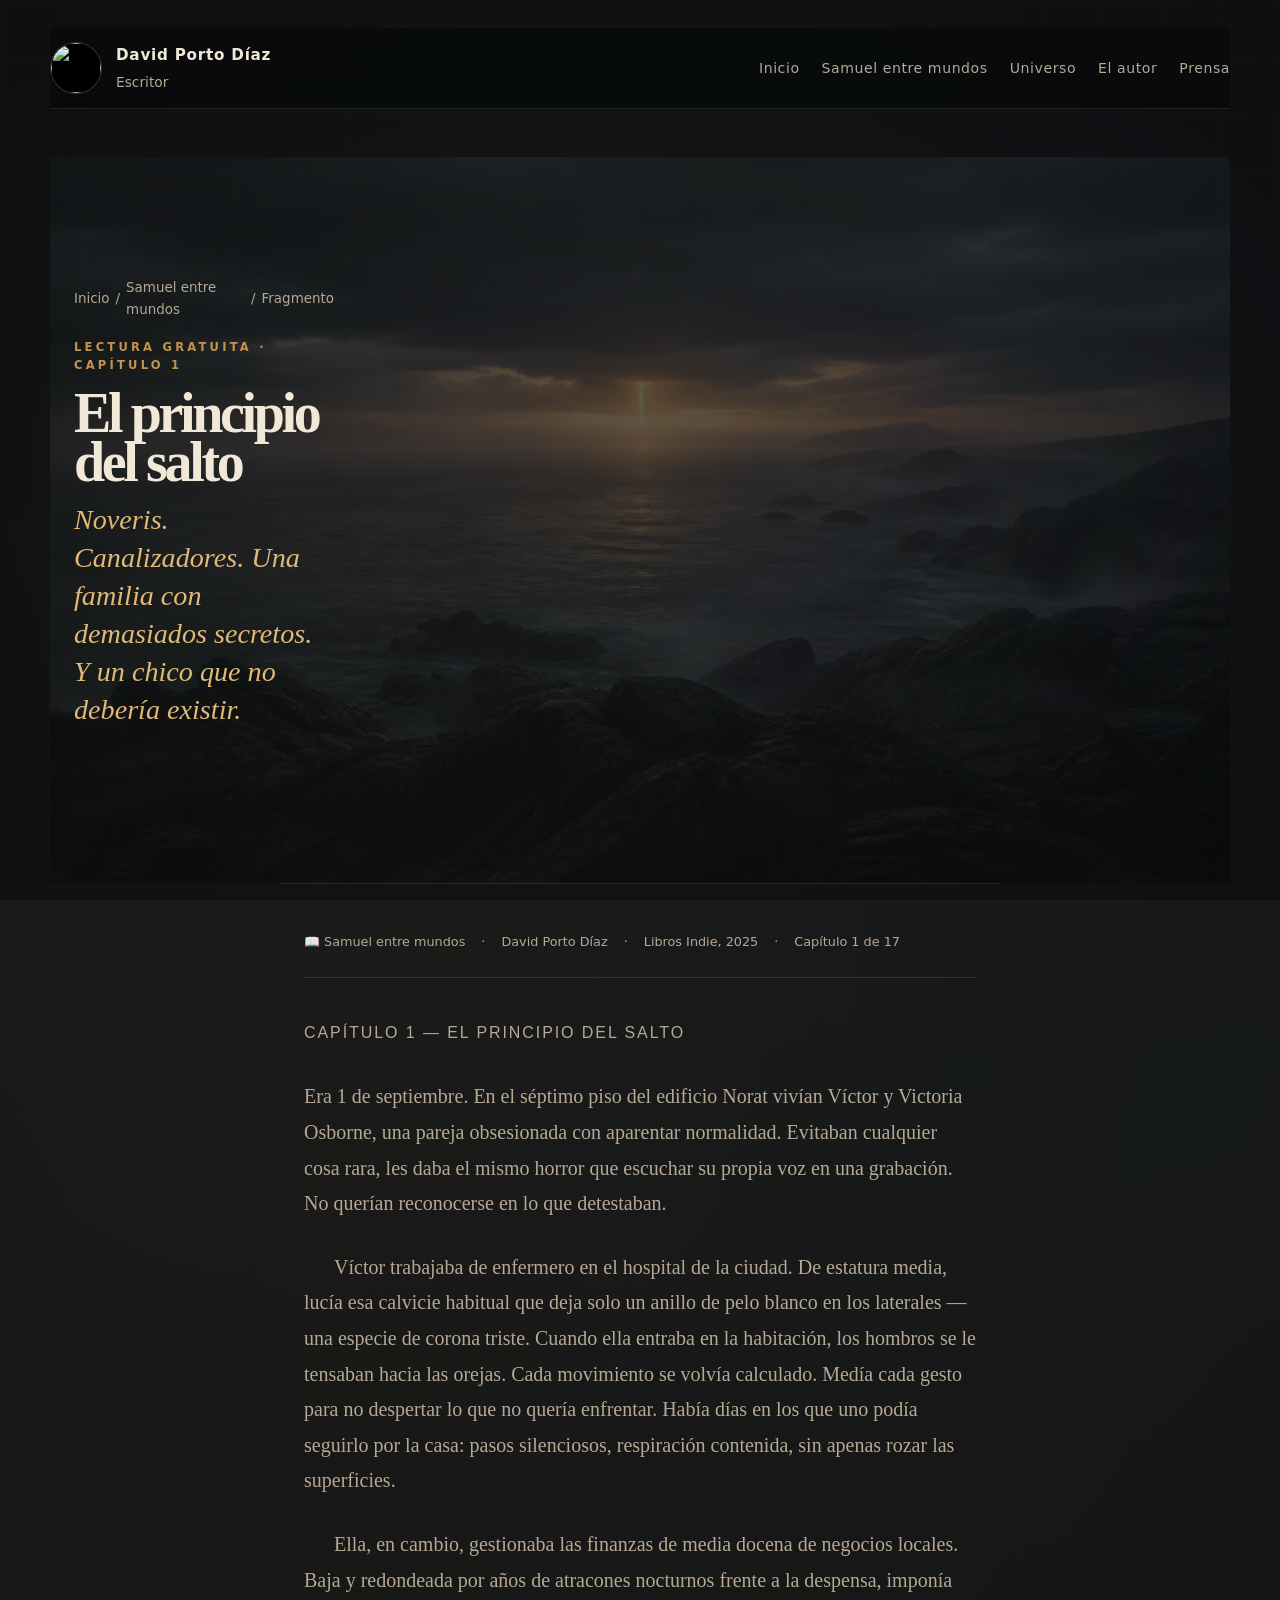
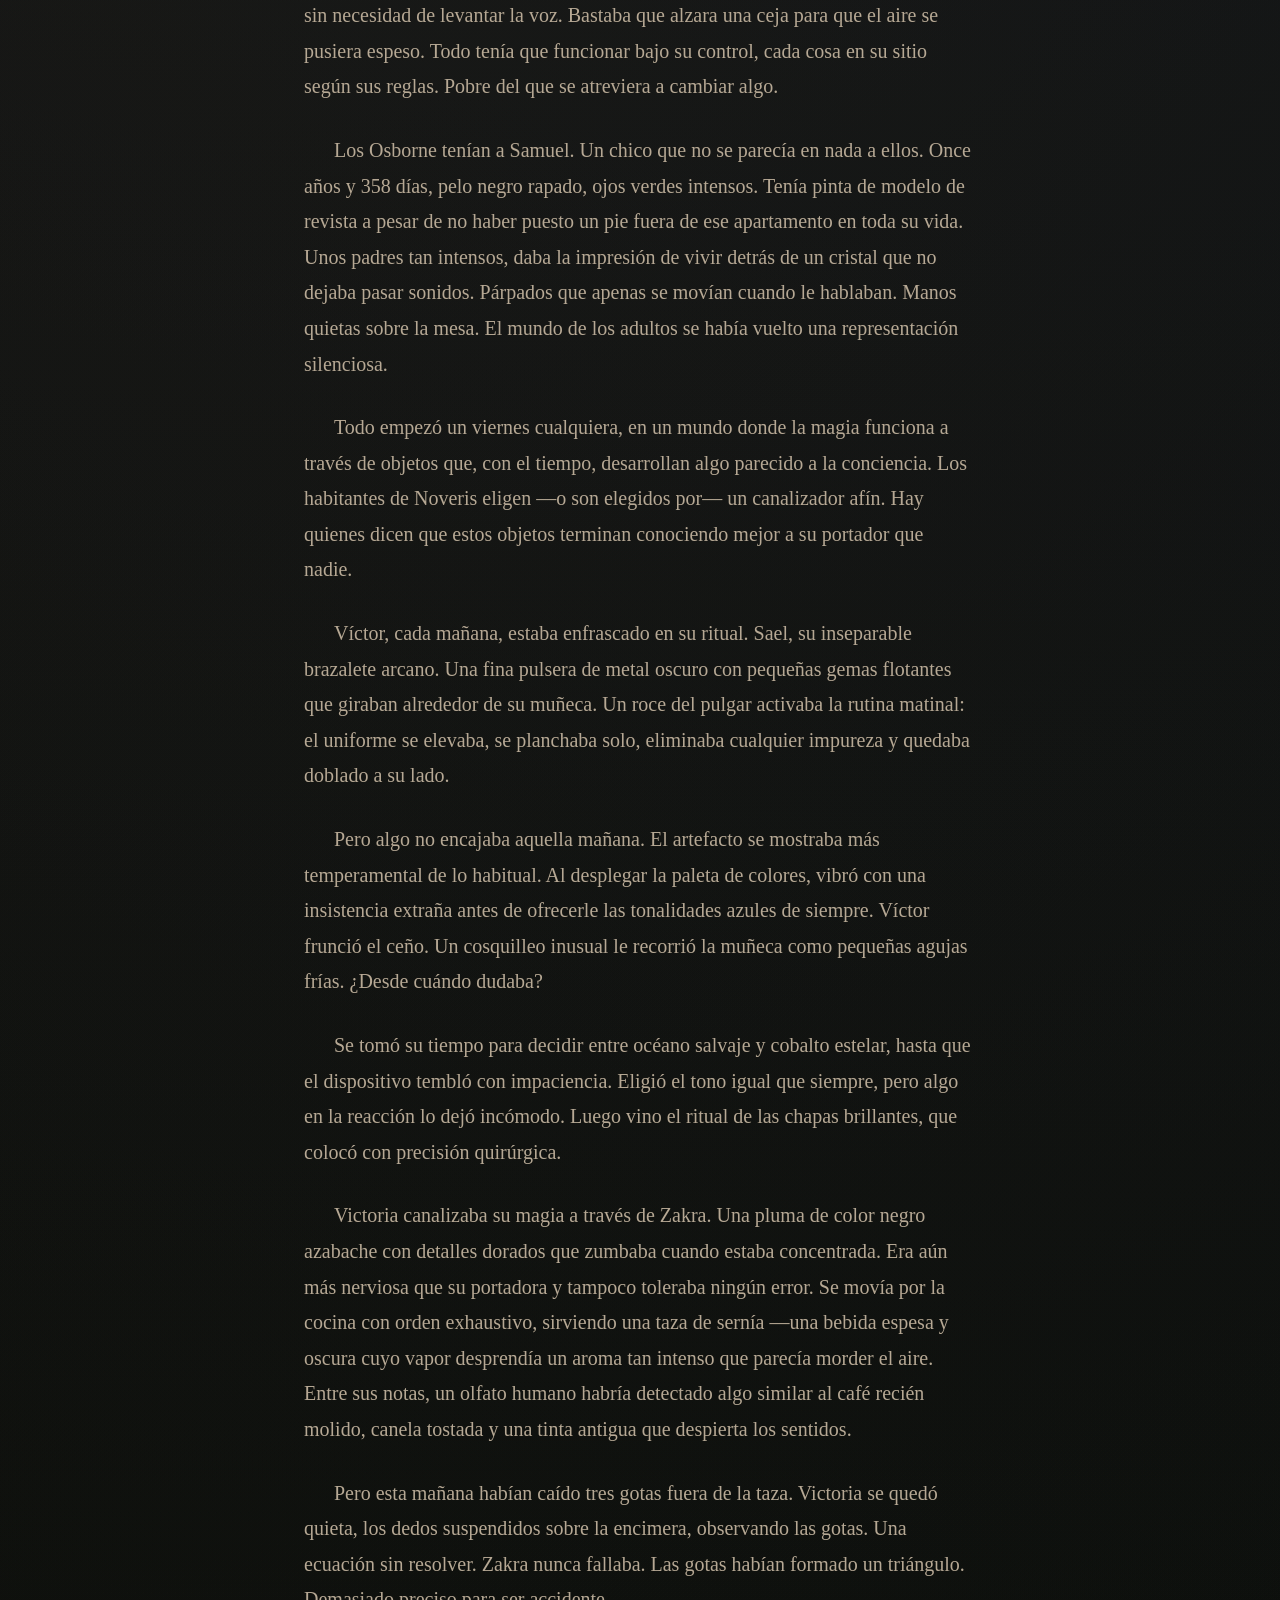
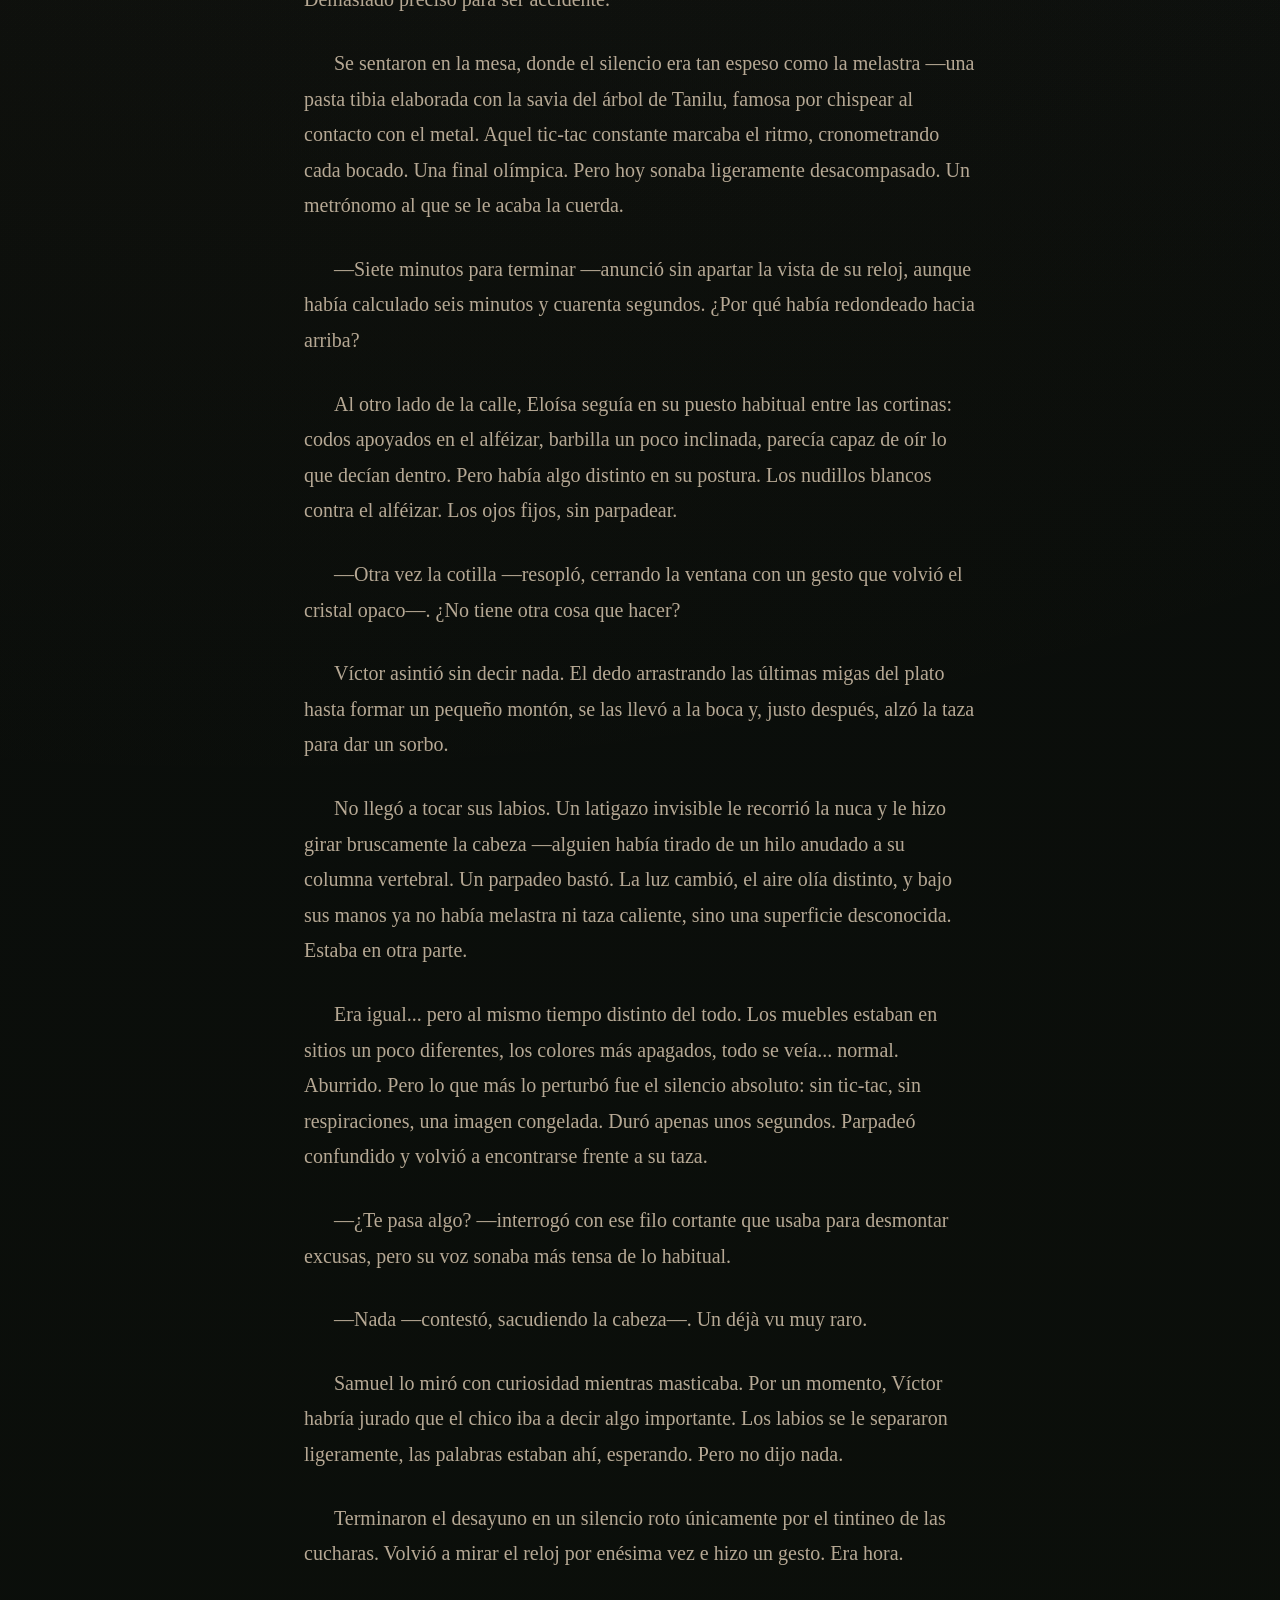
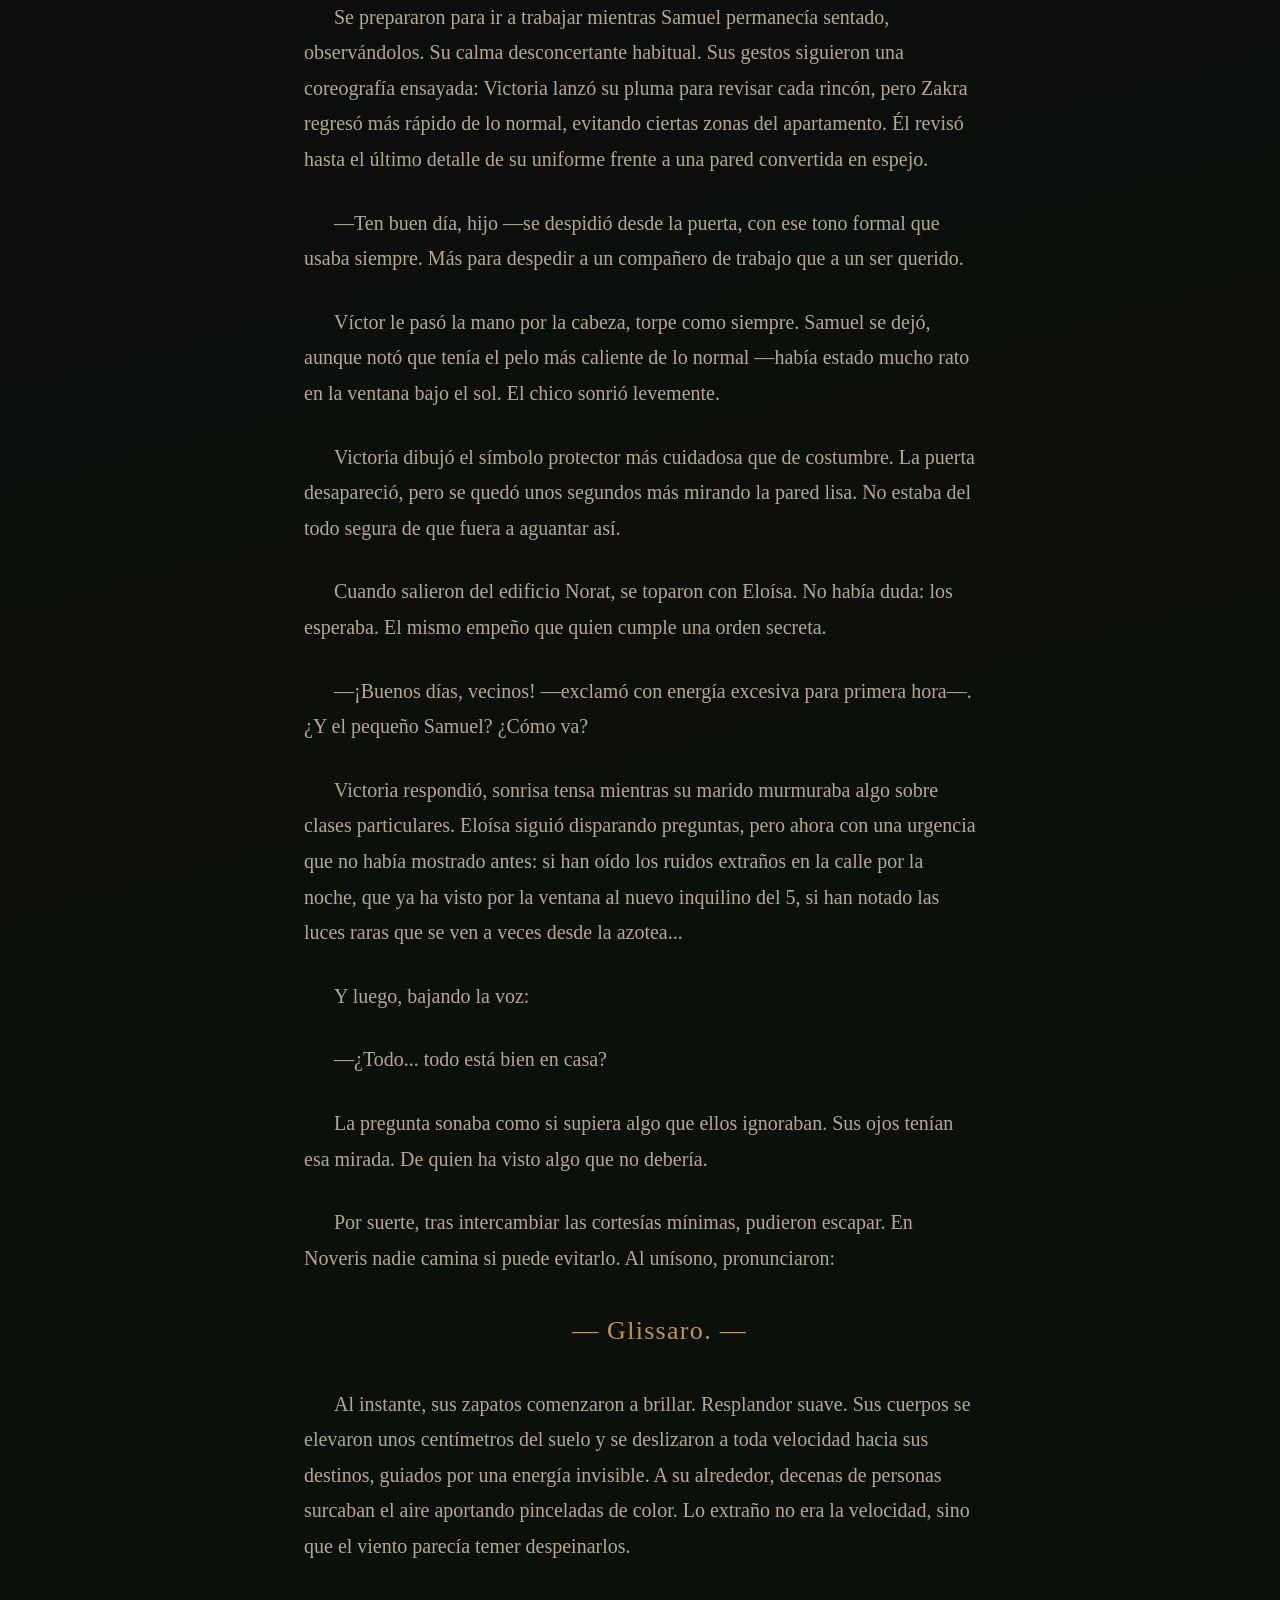
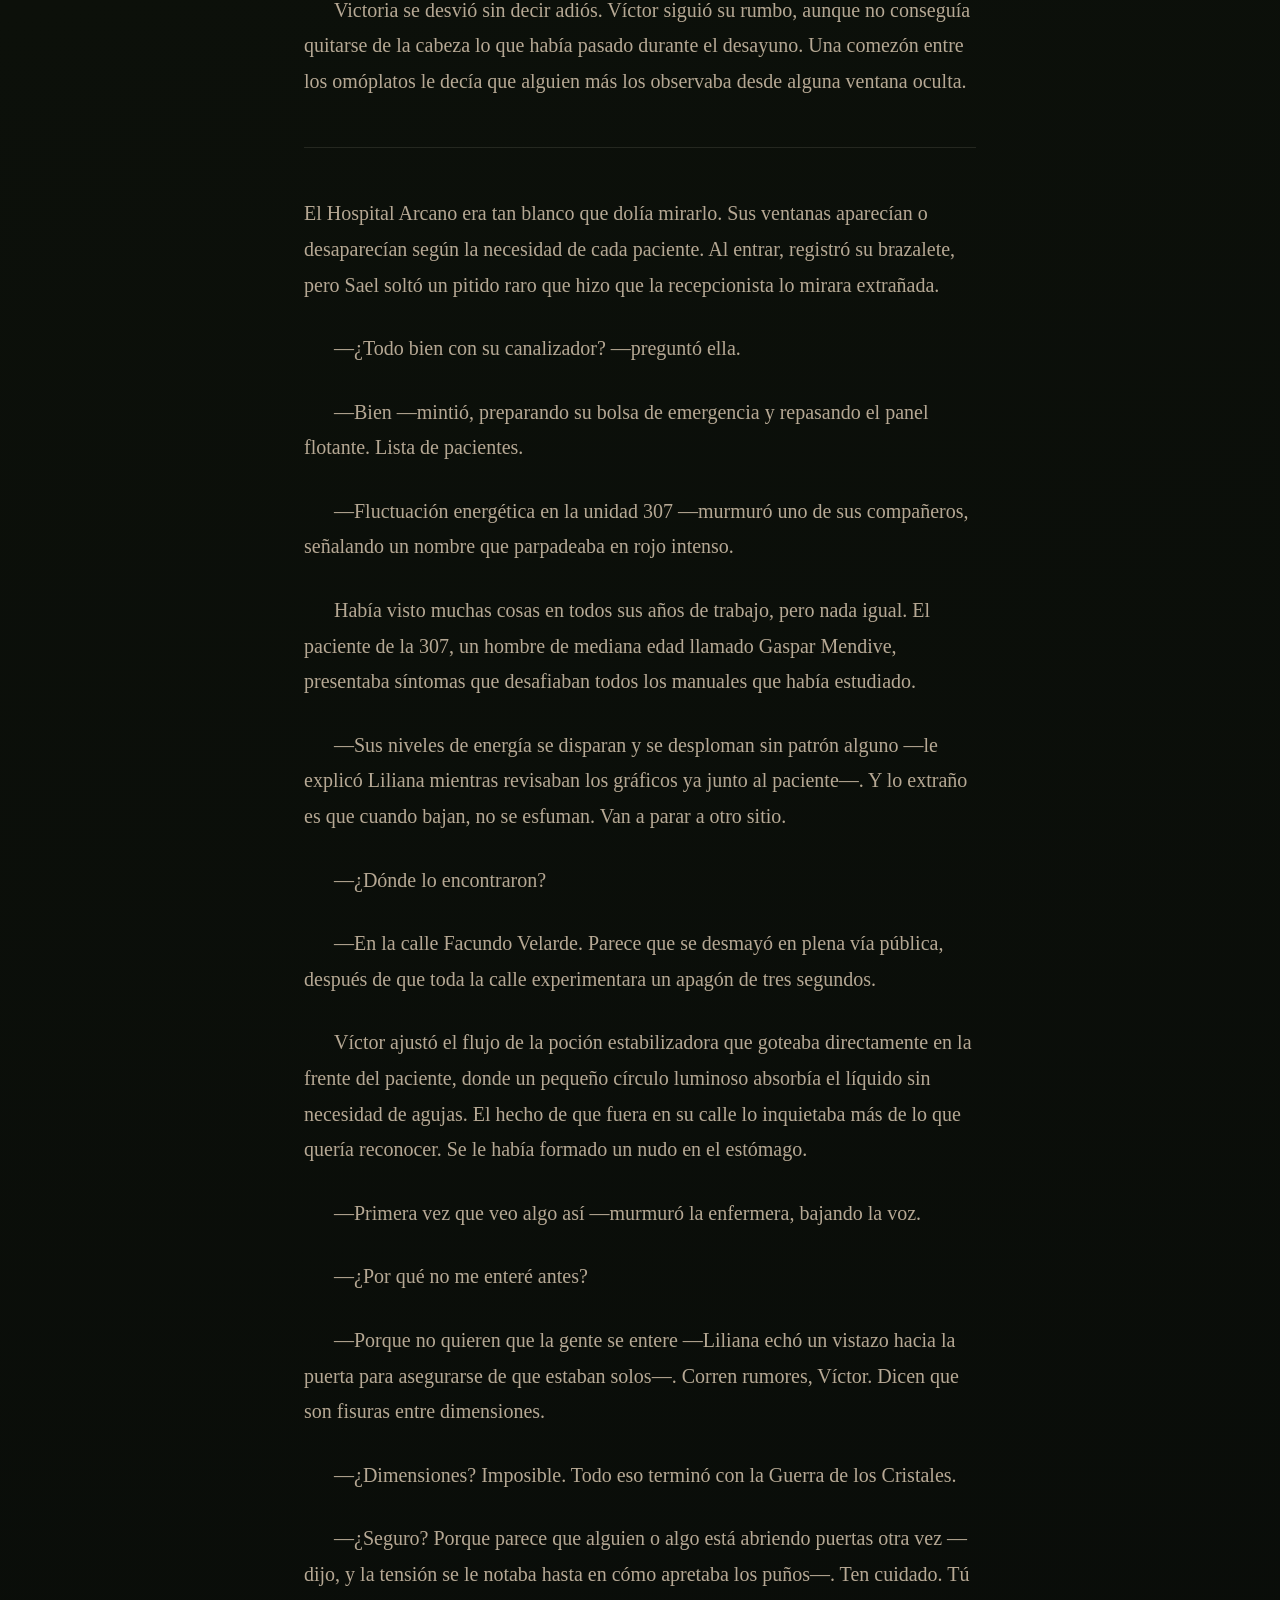
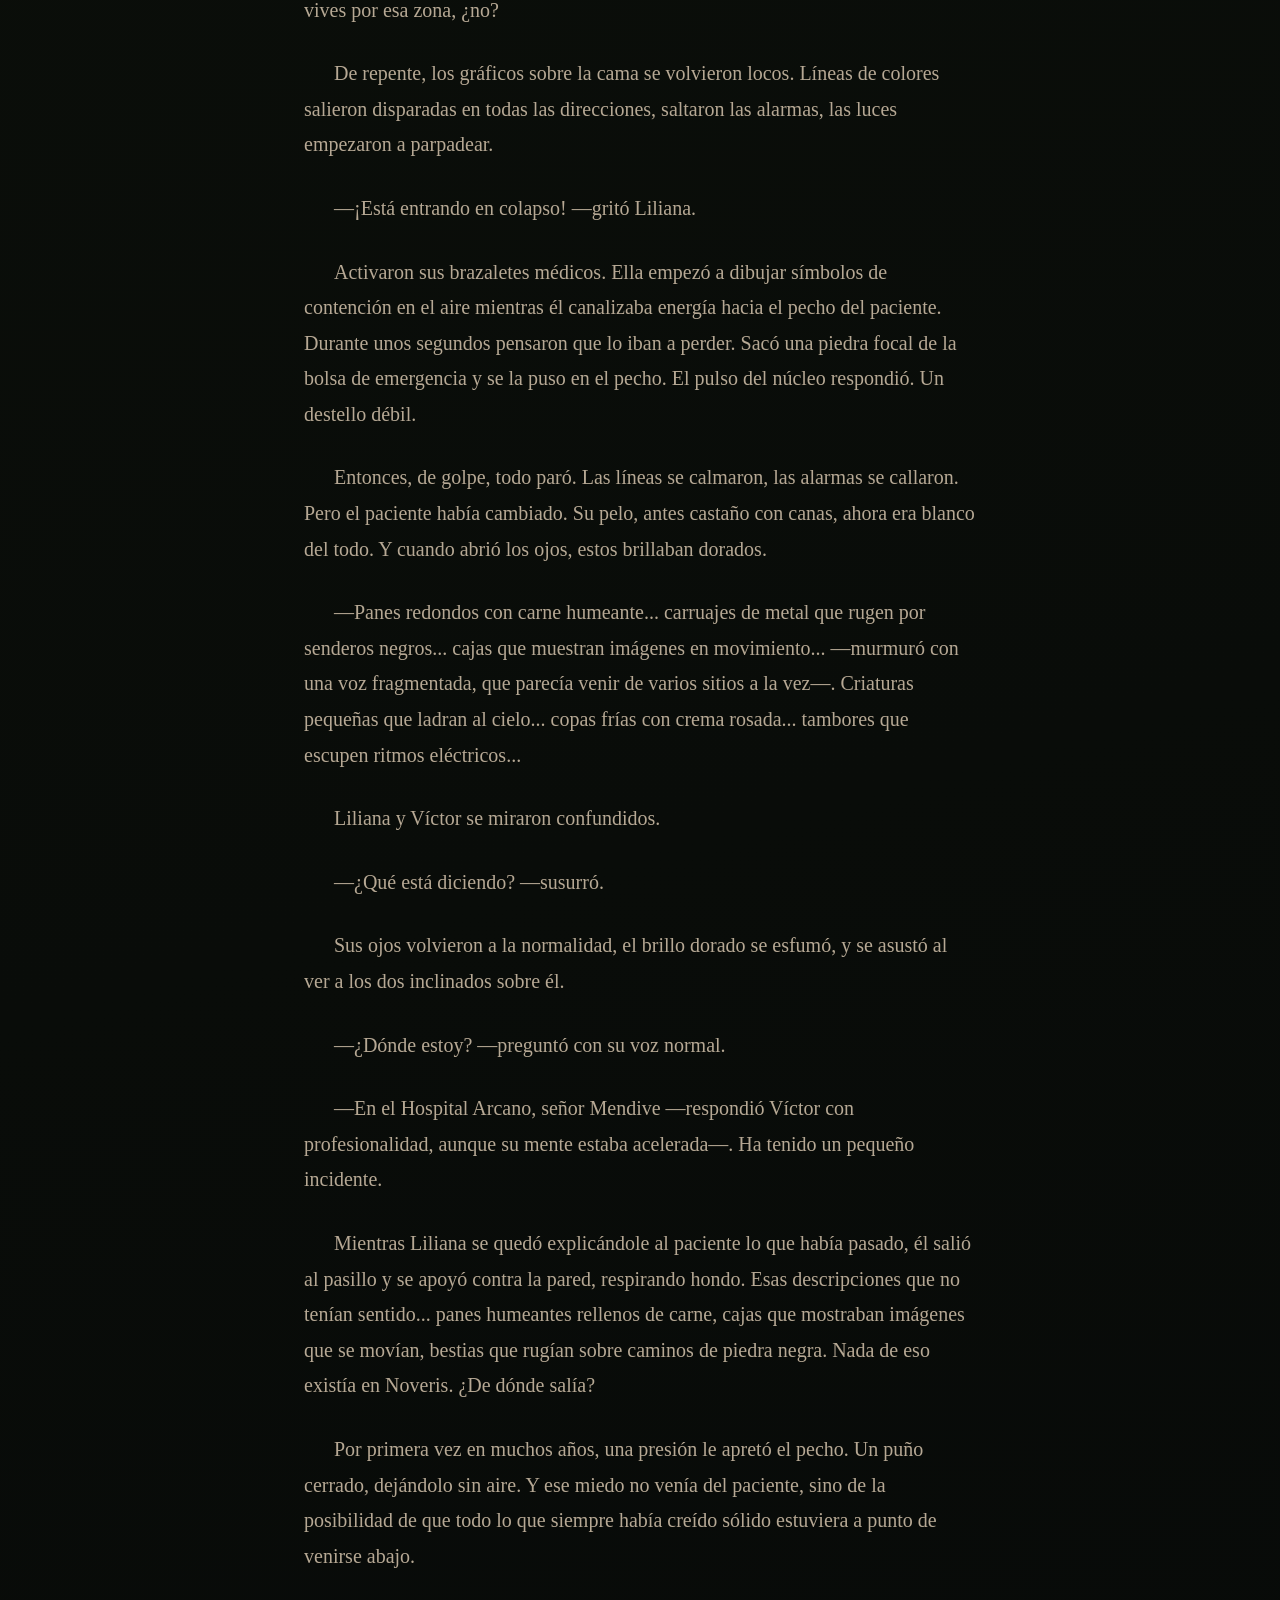
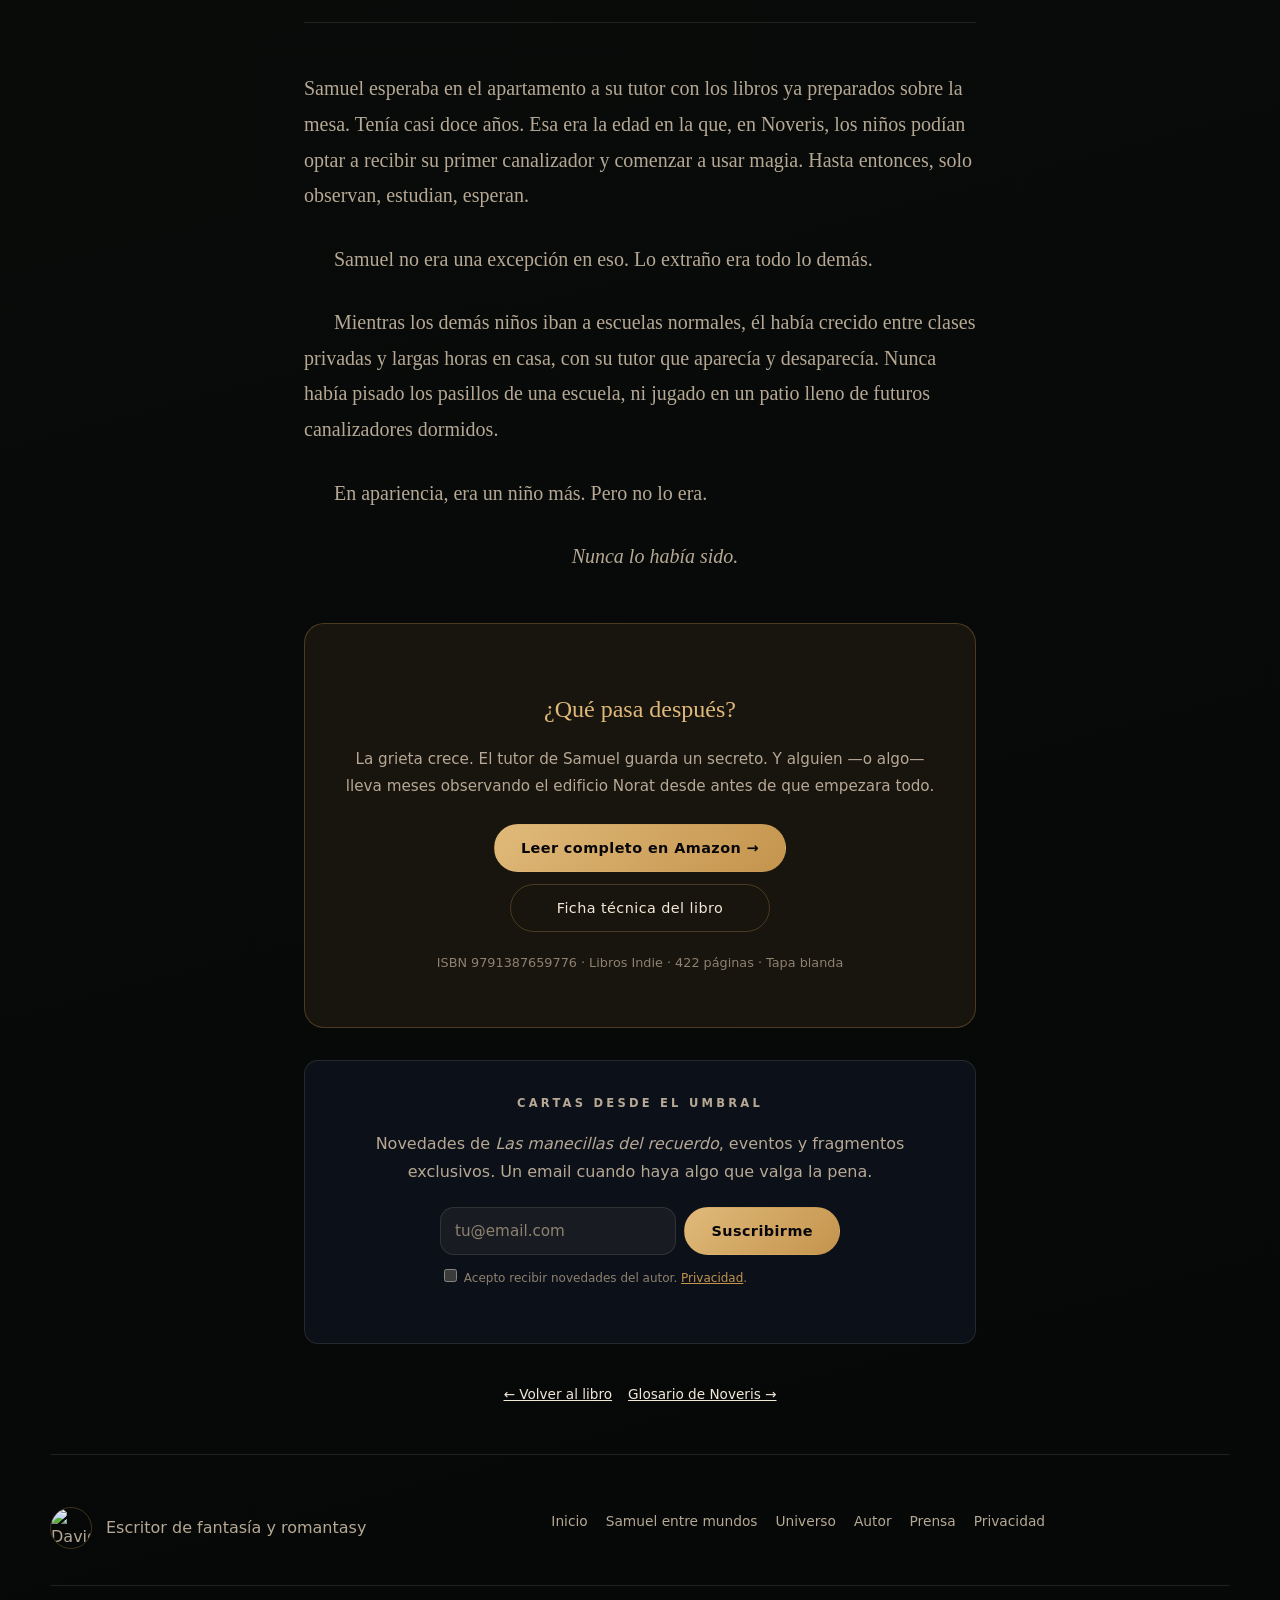
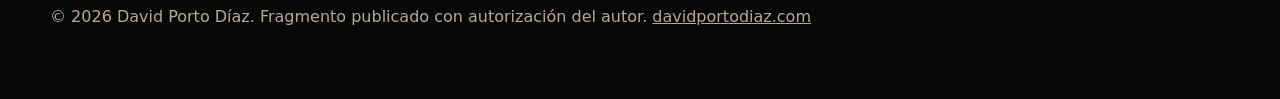
==== fragmento/index.html @ f683fae4 "feat: fragment page, manecillas coming-soon, Modo Samuel, newsletter forms, 3D book CSS - Add /fragm" ====
<!DOCTYPE html>
<html lang="es">
<head>
  <meta charset="UTF-8" />
  <meta name="viewport" content="width=device-width, initial-scale=1.0, viewport-fit=cover" />
  <meta name="robots" content="index, follow, max-snippet:-1, max-image-preview:large, max-video-preview:-1" />

  <title>Primer capítulo gratis — Samuel entre mundos de David Porto Díaz</title>
  <meta name="description" content="Lee el primer capítulo de Samuel entre mundos gratis. Entra en Noveris, conoce a los Osborne y descubre cómo la magia de los canalizadores empieza a romperse." />
  <meta name="author" content="David Porto Díaz" />

  <meta property="og:title" content="Primer capítulo gratis — Samuel entre mundos" />
  <meta property="og:description" content="Noveris. Canalizadores. Una familia que guarda demasiados secretos. Lee el primer capítulo de la novela de David Porto Díaz." />
  <meta property="og:type" content="book" />
  <meta property="og:image" content="https://davidportodiaz.com/assets/portada-novela-samuel-entre-mundos-fantasia-david-porto.webp" />
  <meta property="og:image:width" content="1200" />
  <meta property="og:image:height" content="630" />
  <meta property="og:url" content="https://davidportodiaz.com/fragmento/" />
  <meta property="og:locale" content="es_ES" />
  <meta property="og:site_name" content="David Porto Díaz" />
  <meta property="books:isbn" content="9791387659776" />

  <meta name="twitter:card" content="summary_large_image" />
  <meta name="twitter:title" content="Lee gratis el primer capítulo de Samuel entre mundos" />
  <meta name="twitter:description" content="Entra en Noveris. Canalizadores, fisuras dimensionales y una familia con demasiados secretos." />
  <meta name="twitter:image" content="https://davidportodiaz.com/assets/portada-novela-samuel-entre-mundos-fantasia-david-porto.webp" />

  <meta name="theme-color" content="#080a0c" />
  <link rel="canonical" href="https://davidportodiaz.com/fragmento/" />
  <link rel="preload" as="font" type="font/woff2" href="/assets/fonts/cg-normal-latin.woff2" crossorigin />
  <link rel="preload" as="font" type="font/woff2" href="/assets/fonts/inter-normal-latin.woff2" crossorigin />
  <link rel="icon" type="image/png" href="/assets/david-porto-favicon.png" />
  <link rel="apple-touch-icon" href="/assets/david-porto-favicon.png" />
  <link rel="manifest" href="/manifest.json" />
  <link rel="stylesheet" href="/styles.css" />

  <script type="application/ld+json">
  {
    "@context": "https://schema.org",
    "@graph": [
      {
        "@type": "WebPage",
        "@id": "https://davidportodiaz.com/fragmento/",
        "name": "Primer capítulo gratis — Samuel entre mundos",
        "url": "https://davidportodiaz.com/fragmento/",
        "description": "Fragmento gratuito del primer capítulo de Samuel entre mundos, novela de David Porto Díaz.",
        "inLanguage": "es",
        "isPartOf": { "@id": "https://davidportodiaz.com/#website" },
        "about": { "@id": "https://davidportodiaz.com/#book-samuel" },
        "dateModified": "2026-05-06",
        "breadcrumb": {
          "@type": "BreadcrumbList",
          "itemListElement": [
            { "@type": "ListItem", "position": 1, "name": "Inicio", "item": "https://davidportodiaz.com/" },
            { "@type": "ListItem", "position": 2, "name": "Samuel entre mundos", "item": "https://davidportodiaz.com/libros/samuel-entre-mundos/" },
            { "@type": "ListItem", "position": 3, "name": "Fragmento gratuito", "item": "https://davidportodiaz.com/fragmento/" }
          ]
        }
      }
    ]
  }
  </script>
</head>

<body>
  <a href="#fragmento-contenido" class="skip-link">Saltar al contenido</a>
  <div class="site-shell">

    <header class="site-header">
      <a class="brand" href="/" aria-label="Volver al inicio - David Porto Díaz">
        <span class="brand-mark">
          <img src="/assets/logo-david-porto-diaz-escritor.webp" alt="" class="brand-logo-img" aria-hidden="true" />
        </span>
        <span class="brand-text">
          <strong>David Porto Díaz</strong>
          <small>Escritor</small>
        </span>
      </a>
      <button class="nav-toggle" type="button" aria-label="Abrir menú" aria-expanded="false">
        <span></span><span></span>
      </button>
      <nav class="site-nav" aria-label="Navegación principal">
        <a href="/">Inicio</a>
        <a href="/libros/samuel-entre-mundos/" aria-current="page">Samuel entre mundos</a>
        <a href="/universo/noveris/">Universo</a>
        <a href="/autor.html">El autor</a>
        <a href="/prensa.html">Prensa</a>
      </nav>
    </header>

    <main id="fragmento-contenido">

      <!-- HERO -->
      <section class="book-hero" style="min-height: 38vh;" aria-label="Fragmento del libro">
        <div class="hero-bg" aria-hidden="true" style="background-image: url('/assets/mapa-noveris-ciudad-fantasia-urban-lore.avif'); opacity: 0.3;"></div>
        <div class="book-hero-inner" style="padding: 3rem 1.5rem;">
          <div class="book-hero-copy">
            <nav class="breadcrumb" aria-label="Ruta de navegación">
              <a href="/">Inicio</a>
              <span aria-hidden="true"> / </span>
              <a href="/libros/samuel-entre-mundos/">Samuel entre mundos</a>
              <span aria-hidden="true"> / </span>
              <span aria-current="page">Fragmento</span>
            </nav>
            <p class="eyebrow">Lectura gratuita · Capítulo 1</p>
            <h1 style="font-size: clamp(2rem, 5vw, 3.5rem);">El principio del salto</h1>
            <p class="book-hero-tagline">Noveris. Canalizadores. Una familia con demasiados secretos.<br>Y un chico que no debería existir.</p>
          </div>
        </div>
      </section>

      <!-- READING SECTION -->
      <section class="section" id="fragmento" style="max-width: 720px; margin: 0 auto; padding: 3rem 1.5rem;">
        <div class="fragment-meta" style="display: flex; gap: 1rem; flex-wrap: wrap; margin-bottom: 2.5rem; padding-bottom: 1.5rem; border-bottom: 1px solid var(--border); font-size: 0.8rem; color: var(--muted);">
          <span>📖 Samuel entre mundos</span>
          <span>·</span>
          <span>David Porto Díaz</span>
          <span>·</span>
          <span>Libros Indie, 2025</span>
          <span>·</span>
          <span>Capítulo 1 de 17</span>
        </div>

        <article class="fragment-text" style="font-family: 'Cormorant Garamond', Georgia, serif; font-size: clamp(1.1rem, 2.5vw, 1.25rem); line-height: 1.85; color: var(--text);">

          <h2 style="font-size: 1rem; letter-spacing: 0.12em; text-transform: uppercase; color: var(--muted); font-family: 'Inter', sans-serif; font-weight: 500; margin-bottom: 2rem;">Capítulo 1 — El principio del salto</h2>

          <p>Era 1 de septiembre. En el séptimo piso del edificio Norat vivían Víctor y Victoria Osborne, una pareja obsesionada con aparentar normalidad. Evitaban cualquier cosa rara, les daba el mismo horror que escuchar su propia voz en una grabación. No querían reconocerse en lo que detestaban.</p>

          <p>Víctor trabajaba de enfermero en el hospital de la ciudad. De estatura media, lucía esa calvicie habitual que deja solo un anillo de pelo blanco en los laterales —una especie de corona triste. Cuando ella entraba en la habitación, los hombros se le tensaban hacia las orejas. Cada movimiento se volvía calculado. Medía cada gesto para no despertar lo que no quería enfrentar. Había días en los que uno podía seguirlo por la casa: pasos silenciosos, respiración contenida, sin apenas rozar las superficies.</p>

          <p>Ella, en cambio, gestionaba las finanzas de media docena de negocios locales. Baja y redondeada por años de atracones nocturnos frente a la despensa, imponía sin necesidad de levantar la voz. Bastaba que alzara una ceja para que el aire se pusiera espeso. Todo tenía que funcionar bajo su control, cada cosa en su sitio según sus reglas. Pobre del que se atreviera a cambiar algo.</p>

          <p>Los Osborne tenían a Samuel. Un chico que no se parecía en nada a ellos. Once años y 358 días, pelo negro rapado, ojos verdes intensos. Tenía pinta de modelo de revista a pesar de no haber puesto un pie fuera de ese apartamento en toda su vida. Unos padres tan intensos, daba la impresión de vivir detrás de un cristal que no dejaba pasar sonidos. Párpados que apenas se movían cuando le hablaban. Manos quietas sobre la mesa. El mundo de los adultos se había vuelto una representación silenciosa.</p>

          <p>Todo empezó un viernes cualquiera, en un mundo donde la magia funciona a través de objetos que, con el tiempo, desarrollan algo parecido a la conciencia. Los habitantes de Noveris eligen —o son elegidos por— un canalizador afín. Hay quienes dicen que estos objetos terminan conociendo mejor a su portador que nadie.</p>

          <p>Víctor, cada mañana, estaba enfrascado en su ritual. Sael, su inseparable brazalete arcano. Una fina pulsera de metal oscuro con pequeñas gemas flotantes que giraban alrededor de su muñeca. Un roce del pulgar activaba la rutina matinal: el uniforme se elevaba, se planchaba solo, eliminaba cualquier impureza y quedaba doblado a su lado.</p>

          <p>Pero algo no encajaba aquella mañana. El artefacto se mostraba más temperamental de lo habitual. Al desplegar la paleta de colores, vibró con una insistencia extraña antes de ofrecerle las tonalidades azules de siempre. Víctor frunció el ceño. Un cosquilleo inusual le recorrió la muñeca como pequeñas agujas frías. ¿Desde cuándo dudaba?</p>

          <p>Se tomó su tiempo para decidir entre océano salvaje y cobalto estelar, hasta que el dispositivo tembló con impaciencia. Eligió el tono igual que siempre, pero algo en la reacción lo dejó incómodo. Luego vino el ritual de las chapas brillantes, que colocó con precisión quirúrgica.</p>

          <p>Victoria canalizaba su magia a través de Zakra. Una pluma de color negro azabache con detalles dorados que zumbaba cuando estaba concentrada. Era aún más nerviosa que su portadora y tampoco toleraba ningún error. Se movía por la cocina con orden exhaustivo, sirviendo una taza de sernía —una bebida espesa y oscura cuyo vapor desprendía un aroma tan intenso que parecía morder el aire. Entre sus notas, un olfato humano habría detectado algo similar al café recién molido, canela tostada y una tinta antigua que despierta los sentidos.</p>

          <p>Pero esta mañana habían caído tres gotas fuera de la taza. Victoria se quedó quieta, los dedos suspendidos sobre la encimera, observando las gotas. Una ecuación sin resolver. Zakra nunca fallaba. Las gotas habían formado un triángulo. Demasiado preciso para ser accidente.</p>

          <p>Se sentaron en la mesa, donde el silencio era tan espeso como la melastra —una pasta tibia elaborada con la savia del árbol de Tanilu, famosa por chispear al contacto con el metal. Aquel tic-tac constante marcaba el ritmo, cronometrando cada bocado. Una final olímpica. Pero hoy sonaba ligeramente desacompasado. Un metrónomo al que se le acaba la cuerda.</p>

          <p>—Siete minutos para terminar —anunció sin apartar la vista de su reloj, aunque había calculado seis minutos y cuarenta segundos. ¿Por qué había redondeado hacia arriba?</p>

          <p>Al otro lado de la calle, Eloísa seguía en su puesto habitual entre las cortinas: codos apoyados en el alféizar, barbilla un poco inclinada, parecía capaz de oír lo que decían dentro. Pero había algo distinto en su postura. Los nudillos blancos contra el alféizar. Los ojos fijos, sin parpadear.</p>

          <p>—Otra vez la cotilla —resopló, cerrando la ventana con un gesto que volvió el cristal opaco—. ¿No tiene otra cosa que hacer?</p>

          <p>Víctor asintió sin decir nada. El dedo arrastrando las últimas migas del plato hasta formar un pequeño montón, se las llevó a la boca y, justo después, alzó la taza para dar un sorbo.</p>

          <p>No llegó a tocar sus labios. Un latigazo invisible le recorrió la nuca y le hizo girar bruscamente la cabeza —alguien había tirado de un hilo anudado a su columna vertebral. Un parpadeo bastó. La luz cambió, el aire olía distinto, y bajo sus manos ya no había melastra ni taza caliente, sino una superficie desconocida. Estaba en otra parte.</p>

          <p>Era igual... pero al mismo tiempo distinto del todo. Los muebles estaban en sitios un poco diferentes, los colores más apagados, todo se veía... normal. Aburrido. Pero lo que más lo perturbó fue el silencio absoluto: sin tic-tac, sin respiraciones, una imagen congelada. Duró apenas unos segundos. Parpadeó confundido y volvió a encontrarse frente a su taza.</p>

          <p>—¿Te pasa algo? —interrogó con ese filo cortante que usaba para desmontar excusas, pero su voz sonaba más tensa de lo habitual.</p>

          <p>—Nada —contestó, sacudiendo la cabeza—. Un déjà vu muy raro.</p>

          <p>Samuel lo miró con curiosidad mientras masticaba. Por un momento, Víctor habría jurado que el chico iba a decir algo importante. Los labios se le separaron ligeramente, las palabras estaban ahí, esperando. Pero no dijo nada.</p>

          <p>Terminaron el desayuno en un silencio roto únicamente por el tintineo de las cucharas. Volvió a mirar el reloj por enésima vez e hizo un gesto. Era hora.</p>

          <p>Se prepararon para ir a trabajar mientras Samuel permanecía sentado, observándolos. Su calma desconcertante habitual. Sus gestos siguieron una coreografía ensayada: Victoria lanzó su pluma para revisar cada rincón, pero Zakra regresó más rápido de lo normal, evitando ciertas zonas del apartamento. Él revisó hasta el último detalle de su uniforme frente a una pared convertida en espejo.</p>

          <p>—Ten buen día, hijo —se despidió desde la puerta, con ese tono formal que usaba siempre. Más para despedir a un compañero de trabajo que a un ser querido.</p>

          <p>Víctor le pasó la mano por la cabeza, torpe como siempre. Samuel se dejó, aunque notó que tenía el pelo más caliente de lo normal —había estado mucho rato en la ventana bajo el sol. El chico sonrió levemente.</p>

          <p>Victoria dibujó el símbolo protector más cuidadosa que de costumbre. La puerta desapareció, pero se quedó unos segundos más mirando la pared lisa. No estaba del todo segura de que fuera a aguantar así.</p>

          <p>Cuando salieron del edificio Norat, se toparon con Eloísa. No había duda: los esperaba. El mismo empeño que quien cumple una orden secreta.</p>

          <p>—¡Buenos días, vecinos! —exclamó con energía excesiva para primera hora—. ¿Y el pequeño Samuel? ¿Cómo va?</p>

          <p>Victoria respondió, sonrisa tensa mientras su marido murmuraba algo sobre clases particulares. Eloísa siguió disparando preguntas, pero ahora con una urgencia que no había mostrado antes: si han oído los ruidos extraños en la calle por la noche, que ya ha visto por la ventana al nuevo inquilino del 5, si han notado las luces raras que se ven a veces desde la azotea...</p>

          <p>Y luego, bajando la voz:</p>

          <p>—¿Todo... todo está bien en casa?</p>

          <p>La pregunta sonaba como si supiera algo que ellos ignoraban. Sus ojos tenían esa mirada. De quien ha visto algo que no debería.</p>

          <p>Por suerte, tras intercambiar las cortesías mínimas, pudieron escapar. En Noveris nadie camina si puede evitarlo. Al unísono, pronunciaron:</p>

          <p style="text-align: center; font-size: 1.3em; letter-spacing: 0.05em; color: var(--accent); margin: 2rem 0;">— Glissaro. —</p>

          <p>Al instante, sus zapatos comenzaron a brillar. Resplandor suave. Sus cuerpos se elevaron unos centímetros del suelo y se deslizaron a toda velocidad hacia sus destinos, guiados por una energía invisible. A su alrededor, decenas de personas surcaban el aire aportando pinceladas de color. Lo extraño no era la velocidad, sino que el viento parecía temer despeinarlos.</p>

          <p>Victoria se desvió sin decir adiós. Víctor siguió su rumbo, aunque no conseguía quitarse de la cabeza lo que había pasado durante el desayuno. Una comezón entre los omóplatos le decía que alguien más los observaba desde alguna ventana oculta.</p>

          <hr style="border: none; border-top: 1px solid var(--border); margin: 3rem 0;" />

          <p>El Hospital Arcano era tan blanco que dolía mirarlo. Sus ventanas aparecían o desaparecían según la necesidad de cada paciente. Al entrar, registró su brazalete, pero Sael soltó un pitido raro que hizo que la recepcionista lo mirara extrañada.</p>

          <p>—¿Todo bien con su canalizador? —preguntó ella.</p>

          <p>—Bien —mintió, preparando su bolsa de emergencia y repasando el panel flotante. Lista de pacientes.</p>

          <p>—Fluctuación energética en la unidad 307 —murmuró uno de sus compañeros, señalando un nombre que parpadeaba en rojo intenso.</p>

          <p>Había visto muchas cosas en todos sus años de trabajo, pero nada igual. El paciente de la 307, un hombre de mediana edad llamado Gaspar Mendive, presentaba síntomas que desafiaban todos los manuales que había estudiado.</p>

          <p>—Sus niveles de energía se disparan y se desploman sin patrón alguno —le explicó Liliana mientras revisaban los gráficos ya junto al paciente—. Y lo extraño es que cuando bajan, no se esfuman. Van a parar a otro sitio.</p>

          <p>—¿Dónde lo encontraron?</p>

          <p>—En la calle Facundo Velarde. Parece que se desmayó en plena vía pública, después de que toda la calle experimentara un apagón de tres segundos.</p>

          <p>Víctor ajustó el flujo de la poción estabilizadora que goteaba directamente en la frente del paciente, donde un pequeño círculo luminoso absorbía el líquido sin necesidad de agujas. El hecho de que fuera en su calle lo inquietaba más de lo que quería reconocer. Se le había formado un nudo en el estómago.</p>

          <p>—Primera vez que veo algo así —murmuró la enfermera, bajando la voz.</p>

          <p>—¿Por qué no me enteré antes?</p>

          <p>—Porque no quieren que la gente se entere —Liliana echó un vistazo hacia la puerta para asegurarse de que estaban solos—. Corren rumores, Víctor. Dicen que son fisuras entre dimensiones.</p>

          <p>—¿Dimensiones? Imposible. Todo eso terminó con la Guerra de los Cristales.</p>

          <p>—¿Seguro? Porque parece que alguien o algo está abriendo puertas otra vez —dijo, y la tensión se le notaba hasta en cómo apretaba los puños—. Ten cuidado. Tú vives por esa zona, ¿no?</p>

          <p>De repente, los gráficos sobre la cama se volvieron locos. Líneas de colores salieron disparadas en todas las direcciones, saltaron las alarmas, las luces empezaron a parpadear.</p>

          <p>—¡Está entrando en colapso! —gritó Liliana.</p>

          <p>Activaron sus brazaletes médicos. Ella empezó a dibujar símbolos de contención en el aire mientras él canalizaba energía hacia el pecho del paciente. Durante unos segundos pensaron que lo iban a perder. Sacó una piedra focal de la bolsa de emergencia y se la puso en el pecho. El pulso del núcleo respondió. Un destello débil.</p>

          <p>Entonces, de golpe, todo paró. Las líneas se calmaron, las alarmas se callaron. Pero el paciente había cambiado. Su pelo, antes castaño con canas, ahora era blanco del todo. Y cuando abrió los ojos, estos brillaban dorados.</p>

          <p>—Panes redondos con carne humeante... carruajes de metal que rugen por senderos negros... cajas que muestran imágenes en movimiento... —murmuró con una voz fragmentada, que parecía venir de varios sitios a la vez—. Criaturas pequeñas que ladran al cielo... copas frías con crema rosada... tambores que escupen ritmos eléctricos...</p>

          <p>Liliana y Víctor se miraron confundidos.</p>

          <p>—¿Qué está diciendo? —susurró.</p>

          <p>Sus ojos volvieron a la normalidad, el brillo dorado se esfumó, y se asustó al ver a los dos inclinados sobre él.</p>

          <p>—¿Dónde estoy? —preguntó con su voz normal.</p>

          <p>—En el Hospital Arcano, señor Mendive —respondió Víctor con profesionalidad, aunque su mente estaba acelerada—. Ha tenido un pequeño incidente.</p>

          <p>Mientras Liliana se quedó explicándole al paciente lo que había pasado, él salió al pasillo y se apoyó contra la pared, respirando hondo. Esas descripciones que no tenían sentido... panes humeantes rellenos de carne, cajas que mostraban imágenes que se movían, bestias que rugían sobre caminos de piedra negra. Nada de eso existía en Noveris. ¿De dónde salía?</p>

          <p>Por primera vez en muchos años, una presión le apretó el pecho. Un puño cerrado, dejándolo sin aire. Y ese miedo no venía del paciente, sino de la posibilidad de que todo lo que siempre había creído sólido estuviera a punto de venirse abajo.</p>

          <hr style="border: none; border-top: 1px solid var(--border); margin: 3rem 0;" />

          <p>Samuel esperaba en el apartamento a su tutor con los libros ya preparados sobre la mesa. Tenía casi doce años. Esa era la edad en la que, en Noveris, los niños podían optar a recibir su primer canalizador y comenzar a usar magia. Hasta entonces, solo observan, estudian, esperan.</p>

          <p>Samuel no era una excepción en eso. Lo extraño era todo lo demás.</p>

          <p>Mientras los demás niños iban a escuelas normales, él había crecido entre clases privadas y largas horas en casa, con su tutor que aparecía y desaparecía. Nunca había pisado los pasillos de una escuela, ni jugado en un patio lleno de futuros canalizadores dormidos.</p>

          <p>En apariencia, era un niño más. Pero no lo era.</p>

          <p style="font-style: italic; color: var(--muted); text-align: center;">Nunca lo había sido.</p>

        </article>

        <!-- CLIFFHANGER CTA -->
        <div class="fragment-cta" style="margin-top: 3rem; padding: 2.5rem; background: var(--surface); border: 1px solid var(--border-strong); border-radius: var(--radius-lg); text-align: center;">
          <p style="font-size: 1.5rem; font-family: 'Cormorant Garamond', serif; margin-bottom: 0.75rem; color: var(--accent-strong);">¿Qué pasa después?</p>
          <p style="color: var(--muted); margin-bottom: 1.5rem; font-size: 0.95rem;">La grieta crece. El tutor de Samuel guarda un secreto. Y alguien —o algo— lleva meses observando el edificio Norat desde antes de que empezara todo.</p>
          <div style="display: flex; flex-direction: column; gap: 0.75rem; align-items: center;">
            <a class="button primary" href="https://www.amazon.es/dp/B0GB6LGQFH?tag=davidporto-21" target="_blank" rel="sponsored noopener noreferrer" style="min-width: 260px;">Leer completo en Amazon →</a>
            <a class="button secondary" href="/libros/samuel-entre-mundos/" style="min-width: 260px;">Ficha técnica del libro</a>
          </div>
          <p style="margin-top: 1.25rem; font-size: 0.8rem; color: var(--muted-2);">ISBN 9791387659776 · Libros Indie · 422 páginas · Tapa blanda</p>
        </div>

        <!-- NEWSLETTER CAPTURE -->
        <div class="fragment-newsletter" style="margin-top: 2rem; padding: 2rem; background: var(--bg-alt); border: 1px solid var(--border); border-radius: var(--radius-md); text-align: center;">
          <p class="eyebrow" style="margin-bottom: 0.5rem;">Cartas desde el umbral</p>
          <p style="margin-bottom: 1.25rem; color: var(--muted);">Novedades de <em>Las manecillas del recuerdo</em>, eventos y fragmentos exclusivos. Un email cuando haya algo que valga la pena.</p>
          <form class="newsletter-form" id="newsletter-form-fragmento" novalidate style="max-width: 400px; margin: 0 auto;">
            <div class="quiz-subscribe-row" style="margin-bottom: 0.75rem;">
              <input type="email" id="nl-email-fragmento" class="quiz-email-input" placeholder="tu@email.com" autocomplete="email" required />
              <button type="submit" class="button primary">Suscribirme</button>
            </div>
            <label class="quiz-gdpr-label" style="font-size: 0.75rem; color: var(--muted-2); text-align: left; display: block;">
              <input type="checkbox" id="nl-gdpr-fragmento" required />
              Acepto recibir novedades del autor. <a href="/privacidad.html" target="_blank" rel="noopener">Privacidad</a>.
            </label>
            <p class="quiz-subscribe-status" id="nl-status-fragmento" aria-live="polite" role="status" style="margin-top: 0.5rem; font-size: 0.85rem;"></p>
          </form>
        </div>

        <!-- NAV LINKS -->
        <nav style="margin-top: 2.5rem; display: flex; gap: 1rem; flex-wrap: wrap; justify-content: center; font-size: 0.85rem;">
          <a href="/libros/samuel-entre-mundos/">← Volver al libro</a>
          <a href="/universo/noveris/">Glosario de Noveris →</a>
        </nav>

      </section>
    </main>

    <footer class="site-footer">
      <div class="footer-top-row">
        <div class="footer-brand">
          <img src="/assets/logo-david-porto-diaz-escritor.webp" alt="David Porto Díaz" class="footer-logo" loading="lazy" />
          <p>Escritor de fantasía y romantasy</p>
        </div>
        <nav class="footer-nav" aria-label="Pie de página">
          <a href="/">Inicio</a>
          <a href="/libros/samuel-entre-mundos/">Samuel entre mundos</a>
          <a href="/universo/noveris/">Universo</a>
          <a href="/autor.html">Autor</a>
          <a href="/prensa.html">Prensa</a>
          <a href="/privacidad.html">Privacidad</a>
        </nav>
      </div>
      <p class="footer-copy">© 2026 David Porto Díaz. Fragmento publicado con autorización del autor. <a href="https://davidportodiaz.com/">davidportodiaz.com</a></p>
    </footer>
  </div>
  <script src="/script.js" defer></script>
</body>
</html>
---- styles.css ----
/* ─── Self-hosted fonts — eliminates Google Fonts DNS/TLS roundtrip (~300ms LCP gain) ─── */

@font-face {
  font-family: 'Cormorant Garamond';
  font-style: italic;
  font-weight: 500 600;
  font-display: swap;
  src: url('assets/fonts/cg-italic-latin-ext.woff2') format('woff2');
  unicode-range: U+0100-02BA, U+02BD-02C5, U+02C7-02CC, U+02CE-02D7, U+02DD-02FF, U+0304, U+0308, U+0329, U+1D00-1DBF, U+1E00-1E9F, U+1EF2-1EFF, U+2020, U+20A0-20AB, U+20AD-20C0, U+2113, U+2C60-2C7F, U+A720-A7FF;
}
@font-face {
  font-family: 'Cormorant Garamond';
  font-style: italic;
  font-weight: 500 600;
  font-display: swap;
  src: url('assets/fonts/cg-italic-latin.woff2') format('woff2');
  unicode-range: U+0000-00FF, U+0131, U+0152-0153, U+02BB-02BC, U+02C6, U+02DA, U+02DC, U+0304, U+0308, U+0329, U+2000-206F, U+20AC, U+2122, U+2191, U+2193, U+2212, U+2215, U+FEFF, U+FFFD;
}
@font-face {
  font-family: 'Cormorant Garamond';
  font-style: normal;
  font-weight: 500 700;
  font-display: swap;
  src: url('assets/fonts/cg-normal-latin-ext.woff2') format('woff2');
  unicode-range: U+0100-02BA, U+02BD-02C5, U+02C7-02CC, U+02CE-02D7, U+02DD-02FF, U+0304, U+0308, U+0329, U+1D00-1DBF, U+1E00-1E9F, U+1EF2-1EFF, U+2020, U+20A0-20AB, U+20AD-20C0, U+2113, U+2C60-2C7F, U+A720-A7FF;
}
@font-face {
  font-family: 'Cormorant Garamond';
  font-style: normal;
  font-weight: 500 700;
  font-display: swap;
  src: url('assets/fonts/cg-normal-latin.woff2') format('woff2');
  unicode-range: U+0000-00FF, U+0131, U+0152-0153, U+02BB-02BC, U+02C6, U+02DA, U+02DC, U+0304, U+0308, U+0329, U+2000-206F, U+20AC, U+2122, U+2191, U+2193, U+2212, U+2215, U+FEFF, U+FFFD;
}
@font-face {
  font-family: 'Inter';
  font-style: normal;
  font-weight: 400 600;
  font-display: swap;
  src: url('assets/fonts/inter-normal-latin-ext.woff2') format('woff2');
  unicode-range: U+0100-02BA, U+02BD-02C5, U+02C7-02CC, U+02CE-02D7, U+02DD-02FF, U+0304, U+0308, U+0329, U+1D00-1DBF, U+1E00-1E9F, U+1EF2-1EFF, U+2020, U+20A0-20AB, U+20AD-20C0, U+2113, U+2C60-2C7F, U+A720-A7FF;
}
@font-face {
  font-family: 'Inter';
  font-style: normal;
  font-weight: 400 600;
  font-display: swap;
  src: url('assets/fonts/inter-normal-latin.woff2') format('woff2');
  unicode-range: U+0000-00FF, U+0131, U+0152-0153, U+02BB-02BC, U+02C6, U+02DA, U+02DC, U+0304, U+0308, U+0329, U+2000-206F, U+20AC, U+2122, U+2191, U+2193, U+2212, U+2215, U+FEFF, U+FFFD;
}

:root {
  color-scheme: dark;

  /* Backgrounds */
  --bg: #080a0c;
  --bg-alt: #0c1018;
  --bg-soft: #13110d;
  --surface: #18140e;

  /* Text */
  --text: #f2e8d8;
  --muted: #b6a894;
  --muted-2: #8e8170;

  /* Accent */
  --accent: #c4944d;
  --accent-strong: #e0b979;

  /* Borders & shadows */
  --border: rgba(242, 232, 216, 0.11);
  --border-strong: rgba(196, 148, 77, 0.3);
  --shadow: 0 32px 120px rgba(0, 0, 0, 0.55);
  --shadow-sm: 0 8px 36px rgba(0, 0, 0, 0.38);
  --shadow-hover: 0 20px 60px rgba(0, 0, 0, 0.62);

  /* Shape */
  --radius-lg: 20px;
  --radius-md: 14px;
  --max-width: 1180px;

  /* Typography */
  --font-display: "Cormorant Garamond", Georgia, "Times New Roman", serif;
  --font-body: "Inter", system-ui, -apple-system, sans-serif;
}

/* ─── Skip link ─── */

.skip-link {
  position: absolute;
  top: -100%;
  left: 16px;
  z-index: 9999;
  padding: 10px 20px;
  border-radius: 0 0 8px 8px;
  background: var(--accent-strong);
  color: #07060a;
  font-size: 0.9rem;
  font-weight: 600;
  text-decoration: none;
  transition: top 0.15s ease;
}

.skip-link:focus {
  top: 0;
}

/* ─── Reset & base ─── */

*, *::before, *::after {
  box-sizing: border-box;
}

html {
  scroll-behavior: smooth;
  scroll-padding-top: 96px;
  overflow-x: hidden;
}

body {
  margin: 0;
  min-height: 100vh;
  font-family: var(--font-body);
  font-size: 1rem;
  line-height: 1.6;
  color: var(--text);
  background:
    radial-gradient(circle at 18% 8%, rgba(196, 148, 77, 0.09), transparent 30%),
    radial-gradient(circle at 82% 4%, rgba(12, 20, 32, 0.6), transparent 28%),
    linear-gradient(165deg, #080a0c 0%, #0c100a 55%, #060808 100%);
}

body::before {
  content: "";
  position: fixed;
  inset: 0;
  pointer-events: none;
  background-image:
    linear-gradient(rgba(255, 255, 255, 0.016) 1px, transparent 1px),
    linear-gradient(90deg, rgba(255, 255, 255, 0.016) 1px, transparent 1px);
  background-size: 58px 58px;
  mask-image: linear-gradient(to bottom, black, transparent 68%);
  z-index: 0;
}

body::after {
  content: "";
  position: fixed;
  inset: 0;
  pointer-events: none;
  background: radial-gradient(ellipse at center, transparent 0%, rgba(0, 0, 0, 0.3) 80%);
  z-index: 0;
}

h1, h2, h3, h4, h5, h6 {
  font-family: var(--font-display);
}

a {
  color: inherit;
}

[id] {
  scroll-margin-top: 96px;
}

img {
  display: block;
  max-width: 100%;
}

/* Utility */
.sr-only {
  position: absolute;
  width: 1px;
  height: 1px;
  padding: 0;
  margin: -1px;
  overflow: hidden;
  clip: rect(0, 0, 0, 0);
  white-space: nowrap;
  border: 0;
}

/* ─── Shell ─── */

.site-shell {
  position: relative;
  z-index: 1;
  width: min(var(--max-width), calc(100% - 36px));
  margin: 0 auto;
  padding: 28px 0 54px;
}

/* ─── Header ─── */

.site-header {
  position: sticky;
  top: 0;
  z-index: 20;
  display: flex;
  align-items: center;
  justify-content: space-between;
  gap: 28px;
  padding: 14px 0;
  margin-bottom: 48px;
  border-bottom: 1px solid var(--border);
  backdrop-filter: blur(20px);
  -webkit-backdrop-filter: blur(20px);
  background: rgba(8, 10, 12, 0.82);
}

.brand {
  display: inline-flex;
  align-items: center;
  gap: 14px;
  color: var(--text);
  text-decoration: none;
  flex-shrink: 0;
}

.brand-mark {
  display: flex;
  align-items: center;
  justify-content: center;
  width: 52px;
  height: 52px;
  border: 1px solid var(--border-strong);
  border-radius: 50%;
  overflow: hidden;
  background: #000;
  flex-shrink: 0;
}

.brand-logo-img {
  width: 100%;
  height: 100%;
  object-fit: cover;
  border-radius: 50%;
}

.brand-text {
  display: grid;
  gap: 3px;
}

.brand-text strong {
  font-family: var(--font-body);
  font-size: 0.95rem;
  font-weight: 600;
  letter-spacing: 0.05em;
}

.brand-text small {
  color: var(--muted);
  font-size: 0.86rem;
}

.site-nav {
  display: flex;
  align-items: center;
  gap: 22px;
}

.site-nav a {
  display: inline-flex;
  align-items: center;
  min-height: 44px;
  color: var(--muted);
  font-family: var(--font-body);
  font-size: 0.88rem;
  font-weight: 500;
  text-decoration: none;
  letter-spacing: 0.04em;
  transition: color 0.2s ease;
}

.site-nav a:hover,
.site-nav a:focus-visible {
  color: var(--text);
}

.nav-toggle {
  display: none;
  width: 48px;
  height: 48px;
  padding: 0;
  border: 1px solid var(--border);
  border-radius: 999px;
  background: transparent;
  cursor: pointer;
}

.nav-toggle span {
  display: block;
  width: 18px;
  height: 1px;
  margin: 6px auto;
  background: var(--text);
  transition: transform 0.2s ease, opacity 0.2s ease;
}

/* ─── Hero ─── */

.hero {
  position: relative;
  display: grid;
  grid-template-columns: minmax(0, 1.1fr) 400px;
  gap: 46px;
  align-items: end;
  min-height: 580px;
  padding: 52px 0 88px;
  overflow: hidden;
}

.hero-bg {
  position: absolute;
  inset: 0;
  background: image-set(
    url('assets/mapa-noveris-ciudad-fantasia-urban-lore.avif') type('image/avif'),
    url('assets/mapa-noveris-ciudad-fantasia-urban-lore.webp') type('image/webp')
  ) center 30%/cover no-repeat;
  opacity: 0.55;
  z-index: 0;
  pointer-events: none;
}

.hero::after {
  content: '';
  position: absolute;
  inset: 0;
  background:
    linear-gradient(to right, rgba(8, 10, 12, 0.48) 36%, rgba(8, 10, 12, 0.0) 100%),
    linear-gradient(to bottom, rgba(8, 10, 12, 0.12) 0%, transparent 28%, rgba(8, 10, 12, 0.42) 100%);
  z-index: 0;
  pointer-events: none;
}

.hero-content,
.hero-author-photo {
  position: relative;
  z-index: 2;
}

/* ─── Eyebrow / kicker ─── */

.eyebrow,
.card-kicker {
  margin: 0 0 14px;
  color: var(--accent);
  font-family: var(--font-body);
  font-size: 0.72rem;
  font-weight: 600;
  letter-spacing: 0.28em;
  text-transform: uppercase;
}

/* ─── Headings ─── */

.hero h1 {
  margin: 0;
  font-size: clamp(4.4rem, 10vw, 10rem);
  line-height: 0.82;
  letter-spacing: -0.07em;
  font-weight: 600;
}

.hero-lead {
  max-width: 580px;
  margin: 28px 0 0;
  color: var(--text);
  font-family: var(--font-display);
  font-size: clamp(1.2rem, 1.8vw, 1.5rem);
  font-style: italic;
  line-height: 1.55;
}

.hero-spark {
  max-width: 600px;
  margin: 16px 0 0;
  color: var(--muted);
  font-family: var(--font-body);
  font-size: 0.98rem;
  line-height: 1.82;
}

/* ─── Buttons ─── */

.hero-actions,
.button-row {
  display: flex;
  flex-wrap: wrap;
  gap: 12px;
  margin-top: 32px;
}

.button {
  display: inline-flex;
  align-items: center;
  justify-content: center;
  min-height: 48px;
  min-width: 48px;
  padding: 13px 26px;
  border: 1px solid var(--border);
  border-radius: 999px;
  color: var(--text);
  text-decoration: none;
  font-family: var(--font-body);
  font-size: 0.9rem;
  font-weight: 500;
  letter-spacing: 0.03em;
  line-height: 1;
  cursor: pointer;
  transition: transform 0.18s ease, border-color 0.18s ease, background 0.18s ease, box-shadow 0.18s ease, color 0.18s ease;
}

.button.primary {
  color: #07060a;
  background: linear-gradient(135deg, var(--accent-strong) 0%, var(--accent) 100%);
  border-color: transparent;
  font-weight: 600;
}

.button.primary:hover,
.button.primary:focus-visible {
  background: linear-gradient(135deg, #ead08a, var(--accent-strong));
  transform: translateY(-2px);
  box-shadow: 0 6px 18px rgba(196, 148, 77, 0.22);
}

.button.secondary {
  background: transparent;
  border-color: var(--border-strong);
}

.button.secondary:hover,
.button.secondary:focus-visible {
  background: rgba(196, 148, 77, 0.07);
  border-color: var(--accent);
  transform: translateY(-1px);
}

.button.tertiary {
  background: transparent;
  border-color: var(--border);
  color: var(--muted);
  font-size: 0.86rem;
}

.button.tertiary:hover,
.button.tertiary:focus-visible {
  color: var(--text);
  border-color: var(--border-strong);
  background: rgba(255, 255, 255, 0.04);
}

/* ─── Trust strip ─── */

.trust-strip {
  display: grid;
  grid-template-columns: repeat(3, minmax(0, 1fr));
  gap: 12px;
  margin-top: 30px;
}

.trust-item {
  padding: 16px 18px;
  border: 1px solid var(--border);
  border-radius: 14px;
  background: rgba(255, 255, 255, 0.05);
}

.trust-item p {
  margin: 0;
}

.trust-label {
  display: block;
  margin-bottom: 0.4rem;
  color: var(--accent);
  font-size: 0.7rem;
  font-weight: 700;
  letter-spacing: 0.22em;
  text-transform: uppercase;
}

.trust-item p:last-child {
  color: var(--text);
  font-size: 0.9rem;
  line-height: 1.5;
}

/* ─── Hero author photo ─── */

.hero-author-photo {
  display: flex;
  justify-content: flex-end;
  align-items: flex-end;
}

.author-photo-frame {
  width: 100%;
  max-width: 400px;
  border: none;
  border-radius: 0;
  overflow: visible;
  box-shadow: none;
  background: transparent;
  margin: 0;
}

.author-photo-img {
  width: 100%;
  aspect-ratio: 3 / 4;
  object-fit: contain;
  object-position: center bottom;
  display: block;
  filter: drop-shadow(0 24px 64px rgba(0, 0, 0, 0.72));
}

.author-photo-frame figcaption {
  padding: 10px 0 0;
  border-top: none;
  background: transparent;
  color: var(--muted);
  font-size: 0.78rem;
  letter-spacing: 0.03em;
  text-align: left;
}

.author-photo-frame figcaption em {
  color: var(--accent-strong);
  font-style: italic;
}

/* ─── Credentials strip ─── */

.creds-strip {
  display: flex;
  align-items: center;
  justify-content: center;
  flex-wrap: wrap;
  gap: 0;
  padding: 20px 0;
  border-top: 1px solid var(--border);
  border-bottom: 1px solid var(--border);
  margin-bottom: 0;
}

.cred-item {
  display: flex;
  flex-direction: column;
  align-items: center;
  gap: 5px;
  padding: 10px 28px;
}

.cred-num {
  font-family: var(--font-display);
  font-size: 2.2rem;
  font-weight: 600;
  color: var(--accent-strong);
  line-height: 1;
  letter-spacing: -0.03em;
}

.cred-label {
  font-family: var(--font-body);
  font-size: 0.7rem;
  color: var(--muted);
  letter-spacing: 0.14em;
  text-transform: uppercase;
  text-align: center;
}

.cred-divider {
  width: 1px;
  height: 32px;
  background: var(--border);
  flex-shrink: 0;
}

/* ─── Text link ─── */

.text-link {
  display: inline-flex;
  margin-top: 16px;
  color: var(--accent-strong);
  font-size: 0.9rem;
  text-decoration: none;
  border-bottom: 1px solid rgba(225, 189, 124, 0.38);
  transition: border-color 0.2s ease, color 0.2s ease;
}

.text-link:hover,
.text-link:focus-visible {
  border-color: var(--accent-strong);
  color: var(--text);
}

/* ─── Sections ─── */

.section {
  padding: 88px 0;
  border-top: 1px solid var(--border);
}

/* Skip rendering of off-screen sections for faster initial paint */
#sobre-mi, #libros, #newsletter, #proyectos,
#eventos, #premios, #prensa, #faq, #contacto {
  content-visibility: auto;
  contain-intrinsic-size: 0 600px;
}

.section--alt {
  background:
    linear-gradient(180deg, rgba(10, 7, 4, 0.48) 0%, transparent 80%),
    rgba(16, 10, 5, 0.52);
  position: relative;
}

/* ─── Light section (book feature) ─── */

.section--light {
  /* Override palette for warm parchment */
  --text: #1a1510;
  --muted: #5a4f42;
  --muted-2: #8a7a62;
  --accent: #b87d2e;
  --accent-strong: #c4944d;
  --border: rgba(26, 21, 16, 0.1);
  --border-strong: rgba(196, 148, 77, 0.32);
  --shadow: 0 32px 120px rgba(80, 50, 10, 0.12);
  --shadow-sm: 0 8px 36px rgba(80, 50, 10, 0.08);
  --shadow-hover: 0 20px 60px rgba(80, 50, 10, 0.14);

  position: relative;
  isolation: isolate;
  border-top: none;
  color: var(--text);
}

.section--light::before {
  content: '';
  position: absolute;
  top: 0;
  bottom: 0;
  left: calc(50% - 50vw);
  width: 100vw;
  background: #f0ebe1;
  z-index: -1;
}

.section--light .section-heading h2 {
  color: var(--text);
}

.section--light .section p {
  color: var(--muted);
}

.section--light .book-feature {
  background: rgba(255, 255, 255, 0.62);
  border-color: rgba(196, 148, 77, 0.22);
  box-shadow: 0 12px 64px rgba(80, 50, 10, 0.1);
}

.section--light .book-feature::before {
  opacity: 0.10;
  mix-blend-mode: multiply;
}

.section--light .reader-tags span {
  background: rgba(0, 0, 0, 0.05);
  border-color: rgba(196, 148, 77, 0.28);
}

.section--light .reader-tags span:hover {
  border-color: var(--accent);
  color: var(--text);
}

.section--light .mini-card {
  background: rgba(255, 255, 255, 0.68);
  border-color: rgba(196, 148, 77, 0.2);
}

.section--light .mini-card:hover {
  border-color: rgba(196, 148, 77, 0.48);
  box-shadow: 0 8px 36px rgba(80, 50, 10, 0.1);
}

.section--light .mini-card--incoming {
  background:
    linear-gradient(140deg, rgba(196, 148, 77, 0.12), transparent 52%),
    rgba(255, 255, 255, 0.8);
  border-color: rgba(196, 148, 77, 0.3);
}

.section--light .text-link {
  color: var(--accent);
  border-bottom-color: rgba(184, 125, 46, 0.35);
}

.section-heading {
  max-width: 760px;
  margin-bottom: 36px;
}

.section-heading.wide {
  max-width: 940px;
}

.section-heading h2 {
  margin: 0;
  font-size: clamp(2.4rem, 4.5vw, 4.8rem);
  line-height: 0.94;
  letter-spacing: -0.05em;
  font-weight: 600;
}

.section p {
  color: var(--muted);
  line-height: 1.78;
}

/* ─── Start here ─── */

.start-grid {
  display: grid;
  grid-template-columns: repeat(3, minmax(0, 1fr));
  gap: 18px;
}

.start-card {
  display: flex;
  flex-direction: column;
  padding: 32px;
  border: 1px solid var(--border);
  border-radius: var(--radius-lg);
  background: rgba(255, 255, 255, 0.05);
  box-shadow: var(--shadow-sm);
  transition: border-color 0.22s ease, transform 0.22s ease, box-shadow 0.22s ease;
}

.start-card:hover {
  border-color: rgba(196, 148, 77, 0.28);
  transform: translateY(-3px);
  box-shadow: var(--shadow-hover);
}

.start-card h3 {
  margin: 0 0 12px;
  font-size: 1.28rem;
  line-height: 1.2;
}

.start-card > p {
  margin: 0;
  color: var(--muted);
  font-size: 0.97rem;
  line-height: 1.72;
  flex: 1;
  padding-bottom: 20px;
}

.start-card > p em {
  color: var(--accent-strong);
  font-style: italic;
}

.start-card .button {
  align-self: flex-start;
  margin-top: auto;
}

.start-card--reader {
  border-color: var(--border-strong);
  border-top: 2px solid var(--accent);
  background:
    linear-gradient(145deg, rgba(196, 148, 77, 0.12), transparent 55%),
    rgba(255, 255, 255, 0.03);
}

/* ─── About ─── */

.about-grid {
  display: grid;
  grid-template-columns: minmax(0, 1fr) 300px;
  gap: 48px;
  align-items: start;
}

.about-copy p {
  margin: 0 0 20px;
  font-size: 1.05rem;
  color: var(--muted);
  line-height: 1.82;
}

.about-copy p:last-of-type {
  margin-bottom: 0;
}

.about-copy p em {
  color: var(--accent-strong);
  font-style: italic;
}

.about-social {
  display: flex;
  gap: 12px;
  margin-top: 26px;
}

.literary-card {
  border: 1px solid var(--border);
  border-radius: var(--radius-lg);
  overflow: hidden;
  background: rgba(255, 255, 255, 0.05);
  box-shadow: var(--shadow-sm);
}

.secondary-photo-frame {
  margin: 0;
  overflow: hidden;
}

.secondary-photo-img {
  width: 100%;
  height: 240px;
  object-fit: cover;
  object-position: center 20%;
  display: block;
  transition: transform 0.45s ease;
}

.literary-card:hover .secondary-photo-img {
  transform: scale(1.04);
}

.literary-card-body {
  padding: 20px 22px 24px;
}

.literary-card-body .card-kicker {
  margin-bottom: 8px;
}

.literary-card-body p:not(.card-kicker) {
  margin: 0;
  color: var(--muted);
  font-size: 0.94rem;
  line-height: 1.7;
}

/* ─── Book feature ─── */

.book-feature {
  position: relative;
  display: grid;
  grid-template-columns: 300px minmax(0, 1fr);
  gap: 52px;
  align-items: start;
  padding: 44px;
  border: 1px solid var(--border-strong);
  border-radius: var(--radius-lg);
  background:
    linear-gradient(145deg, rgba(196, 148, 77, 0.07), transparent 48%),
    rgba(18, 14, 10, 0.85);
  box-shadow: var(--shadow);
  overflow: hidden;
}

.book-feature::before {
  content: '';
  position: absolute;
  inset: 0;
  background: url('assets/david-porto-fondo3.webp') center/cover no-repeat;
  opacity: 0.14;
  border-radius: var(--radius-lg);
  pointer-events: none;
  z-index: 0;
}

.book-cover-wrap,
.book-info {
  position: relative;
  z-index: 1;
}

.book-cover-wrap {
  position: sticky;
  top: 100px;
}

.book-cover-img {
  width: 100%;
  display: block;
  border-radius: 6px 14px 14px 6px;
  box-shadow:
    -3px 0 6px rgba(0, 0, 0, 0.5),
    6px 6px 16px rgba(0, 0, 0, 0.5),
    18px 18px 50px rgba(0, 0, 0, 0.45);
}

.book-cover-wrap figcaption,
.book-hero-cover figcaption {
  font-size: 0.72rem;
  color: var(--muted);
  margin-top: 8px;
  text-align: center;
  letter-spacing: 0.02em;
}

.book-badge-row {
  display: flex;
  align-items: center;
  gap: 14px;
  margin-bottom: 16px;
}

.badge {
  display: inline-flex;
  align-items: center;
  padding: 4px 13px;
  border-radius: 999px;
  font-size: 0.7rem;
  font-weight: 700;
  letter-spacing: 0.2em;
  text-transform: uppercase;
  flex-shrink: 0;
}

.badge--available {
  background: rgba(196, 148, 77, 0.14);
  border: 1px solid var(--border-strong);
  color: var(--accent-strong);
}

.badge--rec {
  display: inline-flex;
  align-self: flex-start;
  margin-bottom: 12px;
  padding: 4px 13px;
  border-radius: 999px;
  font-family: var(--font-body);
  font-size: 0.65rem;
  font-weight: 600;
  letter-spacing: 0.18em;
  text-transform: uppercase;
  background: rgba(196, 148, 77, 0.12);
  border: 1px solid var(--border-strong);
  color: var(--accent-strong);
}

.cred-num--premio {
  font-size: 1.6rem;
  letter-spacing: 0.02em;
}

.book-info h3 {
  margin: 0 0 18px;
  font-size: clamp(2.4rem, 5.5vw, 5.5rem);
  line-height: 0.88;
  letter-spacing: -0.055em;
  font-weight: 600;
}

.book-hook {
  margin: 0 0 14px !important;
  color: var(--text) !important;
  font-size: 1.06rem !important;
  line-height: 1.72 !important;
}

.book-detail {
  margin: 0 !important;
  color: var(--muted) !important;
  font-size: 0.98rem !important;
  line-height: 1.78 !important;
}

/* ─── Book finds block ─── */

.book-finds {
  margin-top: 20px;
  padding-top: 20px;
  border-top: 1px solid var(--border);
}

.book-finds-label {
  margin: 0 0 12px !important;
  color: var(--muted-2) !important;
  font-family: var(--font-body) !important;
  font-size: 0.72rem !important;
  letter-spacing: 0.2em !important;
  text-transform: uppercase !important;
  line-height: 1 !important;
}

.book-finds ul {
  margin: 0;
  padding: 0;
  list-style: none;
  display: grid;
  gap: 9px;
}

.book-finds li {
  position: relative;
  padding-left: 18px;
  color: var(--text);
  font-family: var(--font-display);
  font-style: italic;
  font-size: 1.06rem;
  line-height: 1.4;
}

.book-finds li::before {
  content: '—';
  position: absolute;
  left: 0;
  color: var(--accent);
  font-style: normal;
}

.reader-tags-block {
  margin-top: 22px;
  padding-top: 22px;
  border-top: 1px solid var(--border);
}

.reader-tags-label {
  margin: 0 0 10px !important;
  color: var(--muted-2) !important;
  font-size: 0.74rem !important;
  letter-spacing: 0.18em !important;
  text-transform: uppercase !important;
  line-height: 1 !important;
}

.reader-tags {
  display: flex;
  flex-wrap: wrap;
  gap: 8px;
}

.reader-tags span {
  padding: 5px 14px;
  border: 1px solid var(--border);
  border-radius: 999px;
  color: var(--muted);
  font-size: 0.84rem;
  background: rgba(255, 255, 255, 0.025);
  transition: border-color 0.2s ease, color 0.2s ease;
  cursor: default;
}

.reader-tags span:hover {
  border-color: var(--border-strong);
  color: var(--text);
}

.book-meta {
  display: grid;
  grid-template-columns: repeat(2, minmax(0, 1fr));
  gap: 0 20px;
  margin: 22px 0 0;
  padding: 0;
  list-style: none;
}

.book-meta li {
  padding: 11px 0;
  border-top: 1px solid var(--border);
  color: var(--muted);
  font-size: 0.92rem;
}

.book-meta strong {
  color: var(--text);
}

/* ─── Book reviews ─── */

.book-reviews {
  margin: 36px 0 0;
}

.reviews-rating-bar {
  display: flex;
  align-items: center;
  justify-content: space-between;
  flex-wrap: wrap;
  gap: 16px;
  margin-bottom: 18px;
  padding: 18px 26px;
  border: 1px solid var(--border-strong);
  border-radius: var(--radius-md);
  background: linear-gradient(135deg, rgba(196, 148, 77, 0.09), transparent 52%), rgba(255, 255, 255, 0.025);
}

.reviews-score {
  display: flex;
  align-items: center;
  gap: 12px;
}

.reviews-stars {
  color: var(--accent-strong);
  font-size: 1.1rem;
  letter-spacing: 3px;
}

.reviews-score strong {
  font-family: var(--font-display);
  font-size: 2rem;
  font-weight: 600;
  color: var(--accent-strong);
  line-height: 1;
}

.reviews-score span {
  color: var(--muted);
  font-size: 0.88rem;
}

.reviews-grid {
  display: grid;
  grid-template-columns: repeat(auto-fit, minmax(280px, 1fr));
  gap: 14px;
}

.review-card {
  padding: 26px 30px;
  border: 1px solid var(--border);
  border-radius: var(--radius-md);
  background: rgba(255, 255, 255, 0.035);
  box-shadow: var(--shadow-sm);
}

.review-stars {
  display: block;
  color: var(--accent-strong);
  font-size: 0.9rem;
  letter-spacing: 3px;
  margin-bottom: 12px;
}

.review-card blockquote {
  margin: 0 0 14px;
  color: var(--text);
  font-family: var(--font-display);
  font-style: italic;
  font-size: 1.04rem;
  line-height: 1.72;
}

.review-card cite {
  display: block;
  color: var(--muted-2);
  font-size: 0.78rem;
  font-style: normal;
  letter-spacing: 0.1em;
  text-transform: uppercase;
}

/* Light section overrides for reviews */
.section--light .review-card {
  background: rgba(255, 255, 255, 0.62);
  border-color: rgba(196, 148, 77, 0.18);
}

.section--light .review-card blockquote {
  color: var(--text);
}

/* ─── Upcoming books ─── */

.upcoming-books {
  margin-top: 22px;
}

.cards-grid {
  display: grid;
  grid-template-columns: repeat(auto-fit, minmax(280px, 1fr));
  gap: 18px;
}

.mini-card {
  padding: 28px;
  border: 1px solid var(--border);
  border-radius: var(--radius-md);
  background: rgba(255, 255, 255, 0.05);
  box-shadow: var(--shadow-sm);
  transition: border-color 0.22s ease, transform 0.22s ease, box-shadow 0.22s ease;
}

.mini-card:hover {
  border-color: rgba(196, 148, 77, 0.25);
  transform: translateY(-2px);
  box-shadow: var(--shadow-hover);
}

.mini-card h3 {
  margin: 0 0 10px;
  font-size: 1.18rem;
  line-height: 1.3;
}

.mini-card p {
  margin: 0;
  color: var(--muted);
  font-size: 0.94rem;
  line-height: 1.72;
}

.mini-card--incoming {
  border-color: rgba(199, 154, 85, 0.28);
  background:
    linear-gradient(140deg, rgba(199, 154, 85, 0.08), transparent 52%),
    rgba(255, 255, 255, 0.025);
}

.incoming-badge {
  display: inline-flex;
  margin-bottom: 12px;
  padding: 3px 12px;
  border: 1px solid rgba(199, 154, 85, 0.28);
  border-radius: 999px;
  background: rgba(199, 154, 85, 0.1);
  color: var(--accent-strong);
  font-size: 0.68rem;
  font-weight: 700;
  letter-spacing: 0.18em;
  text-transform: uppercase;
}

/* ─── Retailers row (book section) ─── */

.retailers-row {
  margin-top: 16px;
  display: flex;
  flex-wrap: wrap;
  align-items: center;
  gap: 10px 16px;
}

.retailers-label {
  margin: 0;
  font-size: 0.78rem;
  text-transform: uppercase;
  letter-spacing: 0.1em;
  color: var(--muted-2);
  white-space: nowrap;
}

.retailers-links {
  display: flex;
  flex-wrap: wrap;
  gap: 8px 16px;
}

.retailers-links a {
  font-size: 0.88rem;
  color: var(--muted);
  text-decoration: underline;
  text-underline-offset: 3px;
  transition: color 0.2s ease;
}

.retailers-links a:hover {
  color: var(--accent-strong);
}

/* ─── Projects with cover ─── */

.project-card--memoria {
  padding: 0;
  overflow: hidden;
  border: 1px solid rgba(199, 154, 85, 0.2);
  border-radius: var(--radius-md);
  background: rgba(255, 255, 255, 0.05);
  box-shadow: var(--shadow-sm);
  display: grid;
  grid-template-columns: 130px minmax(0, 1fr);
  align-items: stretch;
}

.project-cover-frame {
  margin: 0;
  overflow: hidden;
  flex-shrink: 0;
  display: flex;
  align-items: center;
  justify-content: center;
  padding: 20px 14px;
  background: rgba(0, 0, 0, 0.25);
}

.project-cover-img {
  width: 100%;
  height: auto;
  object-fit: contain;
  display: block;
  border-radius: 3px 6px 6px 3px;
  box-shadow:
    -2px 0 4px rgba(0, 0, 0, 0.4),
    4px 4px 12px rgba(0, 0, 0, 0.4);
  transition: transform 0.45s ease;
}

.project-card--memoria:hover .project-cover-img {
  transform: scale(1.03);
}

.project-card-body {
  padding: 22px 24px 26px;
  display: flex;
  flex-direction: column;
  gap: 10px;
}

.project-card-body h3 {
  margin: 0;
  font-size: 1.16rem;
  line-height: 1.3;
}

.project-card-body p {
  margin: 0;
  color: var(--muted);
  font-size: 0.93rem;
  line-height: 1.7;
}

/* Sinfondo anthology image — transparent, no decorative shadow */
.project-card--memoria .project-cover-img {
  box-shadow: none;
  border-radius: 0;
}

/* Relatos card (no cover image) */
.project-card--relatos {
  padding: 0;
  display: flex;
  flex-direction: column;
}

.project-card--relatos .project-card-body {
  padding: 28px;
  flex: 1;
  display: flex;
  flex-direction: column;
  justify-content: flex-start;
}

.project-card--relatos .project-card-body strong {
  color: var(--accent-strong);
}

/* Event link button inline */
.event-link {
  margin-top: 14px;
  align-self: flex-start;
  font-size: 0.82rem;
}

/* Card kicker with link */
.card-kicker a {
  color: inherit;
  text-decoration: underline;
  text-underline-offset: 3px;
  transition: color 0.2s ease;
}

.card-kicker a:hover {
  color: var(--accent-strong);
}

/* ─── Contact visible email ─── */

.contact-email-hint {
  margin: 0;
  font-size: 0.86rem;
  color: var(--muted);
  letter-spacing: 0.02em;
}

.contact-address {
  margin: 8px 0 0;
  font-size: 1rem;
}

.contact-address a {
  color: var(--accent-strong);
  text-decoration: none;
  border-bottom: 1px solid rgba(225, 189, 124, 0.35);
  transition: border-color 0.2s ease;
}

.contact-address a:hover {
  border-color: var(--accent-strong);
}

.press-contact-hint {
  margin: 8px 0 0 !important;
  font-size: 0.9rem !important;
}

.press-contact-hint a {
  color: var(--accent-strong);
  text-decoration: none;
  border-bottom: 1px solid rgba(225, 189, 124, 0.3);
  transition: border-color 0.2s ease;
}

.press-contact-hint a:hover {
  border-color: var(--accent-strong);
}

/* ─── Events ─── */

.events-block {
  display: grid;
  grid-template-columns: 300px minmax(0, 1fr);
  gap: 36px;
  align-items: start;
}

.events-group-label {
  margin: 0 0 14px;
  color: var(--muted-2);
  font-size: 0.72rem;
  font-weight: 700;
  letter-spacing: 0.2em;
  text-transform: uppercase;
}

.timeline {
  display: grid;
  gap: 12px;
}

.event-item {
  display: grid;
  grid-template-columns: 170px minmax(0, 1fr);
  gap: 22px;
  padding: 22px 24px;
  border: 1px solid var(--border);
  border-radius: var(--radius-md);
  background: rgba(255, 255, 255, 0.025);
  box-shadow: var(--shadow-sm);
}

.event-item--featured {
  padding: 36px;
  border-color: var(--border-strong);
  background:
    linear-gradient(145deg, rgba(196, 148, 77, 0.11), transparent 55%),
    rgba(18, 14, 10, 0.45);
  grid-template-columns: 100px minmax(0, 1fr);
  align-items: center;
  border-radius: var(--radius-lg);
}

.event-item--featured time {
  display: flex;
  flex-direction: column;
  align-items: center;
  justify-content: center;
  gap: 1px;
  border-right: 1px solid var(--border-strong);
  padding-right: 24px;
  text-align: center;
}

.event-day {
  display: block;
  font-family: var(--font-display);
  font-size: 3.6rem;
  font-weight: 600;
  line-height: 1;
  color: var(--accent-strong);
  letter-spacing: -0.04em;
}

.event-month {
  display: block;
  font-family: var(--font-body);
  font-size: 0.72rem;
  font-weight: 600;
  letter-spacing: 0.2em;
  text-transform: uppercase;
  color: var(--accent);
  margin-top: 2px;
}

.event-year {
  display: block;
  font-family: var(--font-body);
  font-size: 0.68rem;
  letter-spacing: 0.12em;
  color: var(--muted-2);
  text-transform: uppercase;
}

.event-item time {
  color: var(--accent-strong);
  font-size: 0.9rem;
  letter-spacing: 0.06em;
  text-transform: uppercase;
  padding-top: 2px;
}

.event-item h3 {
  margin: 0 0 8px;
  font-size: 1.12rem;
}

.event-item p {
  margin: 0;
  color: var(--muted);
  font-size: 0.93rem;
  line-height: 1.65;
}

.event-item--past {
  opacity: 0.7;
  border-color: rgba(244, 236, 223, 0.08);
}

.event-item--past time {
  color: var(--muted-2);
}

/* ─── Awards ─── */

.awards-grid {
  display: grid;
  grid-template-columns: repeat(auto-fit, minmax(300px, 1fr));
  gap: 18px;
}

.award-card {
  display: grid;
  grid-template-columns: 78px minmax(0, 1fr);
  gap: 20px;
  padding: 28px;
  border: 1px solid var(--border);
  border-radius: var(--radius-md);
  background: rgba(255, 255, 255, 0.025);
  box-shadow: var(--shadow-sm);
  transition: border-color 0.22s ease, transform 0.22s ease, box-shadow 0.22s ease;
}

.award-card:hover {
  border-color: rgba(196, 148, 77, 0.25);
  transform: translateY(-2px);
  box-shadow: var(--shadow-hover);
}

.award-card--winner {
  border-color: var(--border-strong);
  background:
    linear-gradient(135deg, rgba(196, 148, 77, 0.14), transparent 52%),
    rgba(22, 16, 10, 0.6);
}

.award-year {
  display: grid;
  width: 74px;
  height: 74px;
  place-items: center;
  border: 1px solid var(--border-strong);
  border-radius: 50%;
  color: var(--accent-strong);
  font-size: 0.78rem;
  letter-spacing: 0.1em;
  text-align: center;
  align-self: start;
  flex-shrink: 0;
}

.award-card h3 {
  margin: 0 0 6px;
  font-size: 1.2rem;
  line-height: 1.25;
  font-weight: 600;
}

.award-contest {
  margin: 0 0 8px !important;
  color: var(--text) !important;
  font-size: 0.9rem !important;
  line-height: 1.5 !important;
}

.award-card > div > p:not(.award-contest) {
  margin: 0;
  color: var(--muted);
  font-size: 0.9rem;
  line-height: 1.62;
}

/* ─── Press kit ─── */

.press-grid {
  display: grid;
  grid-template-columns: repeat(auto-fit, minmax(280px, 1fr));
  gap: 18px;
}

.press-card {
  padding: 26px;
  border: 1px solid var(--border);
  border-radius: var(--radius-md);
  background: rgba(255, 255, 255, 0.05);
  box-shadow: var(--shadow-sm);
  transition: border-color 0.22s ease, transform 0.22s ease, box-shadow 0.22s ease;
}

.press-card:hover {
  border-color: rgba(196, 148, 77, 0.22);
  transform: translateY(-2px);
  box-shadow: var(--shadow-hover);
}

.press-card-head {
  display: flex;
  align-items: flex-start;
  justify-content: space-between;
  gap: 12px;
  margin-bottom: 10px;
}

.press-card-head h3 {
  margin: 0;
  font-size: 1.08rem;
  line-height: 1.3;
}

.press-card p {
  margin: 0;
  color: var(--muted);
  font-size: 0.93rem;
  line-height: 1.7;
}

.press-card p em {
  color: var(--accent-strong);
  font-style: italic;
}

.status-badge {
  display: inline-flex;
  align-items: center;
  padding: 3px 10px;
  border-radius: 999px;
  font-size: 0.65rem;
  font-weight: 700;
  letter-spacing: 0.16em;
  text-transform: uppercase;
  flex-shrink: 0;
  white-space: nowrap;
}

.status--available {
  background: rgba(34, 197, 94, 0.1);
  border: 1px solid rgba(34, 197, 94, 0.22);
  color: #86efac;
}

.status--request {
  background: rgba(199, 154, 85, 0.1);
  border: 1px solid var(--border-strong);
  color: var(--accent-strong);
}

.status--pending {
  background: rgba(255, 255, 255, 0.04);
  border: 1px solid var(--border);
  color: var(--muted-2);
}

/* ─── FAQ ─── */

.faq-list {
  max-width: 820px;
  display: grid;
  gap: 8px;
}

.faq-item {
  border: 1px solid var(--border);
  border-radius: var(--radius-md);
  overflow: hidden;
  transition: border-color 0.2s ease;
}

.faq-item.is-open {
  border-color: var(--border-strong);
}

.faq-question {
  width: 100%;
  display: flex;
  align-items: center;
  justify-content: space-between;
  gap: 16px;
  padding: 20px 24px;
  border: none;
  background: rgba(255, 255, 255, 0.025);
  color: var(--text);
  font-family: var(--font-body);
  font-size: 0.97rem;
  font-weight: 500;
  line-height: 1.5;
  text-align: left;
  cursor: pointer;
  transition: background 0.2s ease;
}

.faq-question:hover,
.faq-question:focus-visible {
  background: rgba(255, 255, 255, 0.045);
}

.faq-icon {
  display: inline-grid;
  place-items: center;
  width: 22px;
  height: 22px;
  border: 1px solid var(--border-strong);
  border-radius: 50%;
  background: rgba(199, 154, 85, 0.06);
  flex-shrink: 0;
  position: relative;
  transition: background 0.2s ease, transform 0.25s ease;
}

.faq-icon::before,
.faq-icon::after {
  content: '';
  position: absolute;
  background: var(--accent-strong);
  border-radius: 2px;
}

.faq-icon::before {
  width: 9px;
  height: 1.5px;
}

.faq-icon::after {
  width: 1.5px;
  height: 9px;
  transition: transform 0.25s ease, opacity 0.25s ease;
}

.faq-item.is-open .faq-icon {
  background: rgba(199, 154, 85, 0.16);
  transform: rotate(45deg);
}

.faq-item.is-open .faq-icon::after {
  opacity: 0;
}

.faq-answer {
  padding: 0 24px 22px;
  background: rgba(255, 255, 255, 0.02);
}

.faq-answer p {
  margin: 0;
  color: var(--muted);
  font-size: 0.97rem;
  line-height: 1.78;
}

.faq-answer a {
  color: var(--accent-strong);
  text-decoration: none;
  border-bottom: 1px solid rgba(225, 189, 124, 0.38);
  transition: border-color 0.2s ease;
}

.faq-answer a:hover {
  border-color: var(--accent-strong);
}

/* ─── Contact ─── */

.contact-panel {
  display: grid;
  grid-template-columns: minmax(0, 1fr) 340px;
  gap: 36px;
  align-items: center;
  padding: 44px;
  border: 1px solid var(--border);
  border-radius: var(--radius-lg);
  background:
    linear-gradient(135deg, rgba(199, 154, 85, 0.1), transparent 44%),
    rgba(255, 255, 255, 0.03);
  box-shadow: var(--shadow-sm);
}

.contact-panel h2 {
  margin: 0 0 12px;
  font-size: clamp(2.2rem, 3.8vw, 4rem);
  line-height: 0.94;
  letter-spacing: -0.05em;
  font-weight: 600;
}

.contact-panel p {
  margin: 0;
  color: var(--muted);
  line-height: 1.72;
}

.contact-actions {
  display: grid;
  gap: 20px;
  justify-items: start;
}

.social-links {
  display: flex;
  flex-wrap: wrap;
  gap: 16px;
}

.social-links a {
  color: var(--muted);
  font-size: 0.94rem;
  text-decoration: none;
  border-bottom: 1px solid transparent;
  transition: color 0.2s ease, border-color 0.2s ease;
}

.social-links a:hover,
.social-links a:focus-visible {
  color: var(--text);
  border-color: var(--accent);
}

/* ─── Contact redesign ─── */

.contact-grid {
  display: grid;
  grid-template-columns: repeat(3, minmax(0, 1fr));
  gap: 18px;
  margin-bottom: 28px;
}

.contact-card {
  display: flex;
  flex-direction: column;
  gap: 10px;
  padding: 32px 28px;
  border: 1px solid var(--border);
  border-radius: var(--radius-lg);
  background: rgba(255, 255, 255, 0.04);
  transition: border-color 0.22s ease, transform 0.22s ease, box-shadow 0.22s ease;
}

.contact-card:hover {
  border-color: rgba(196, 148, 77, 0.25);
  transform: translateY(-2px);
  box-shadow: var(--shadow-hover);
}

.contact-card--featured {
  border-color: var(--border-strong);
  background:
    linear-gradient(145deg, rgba(196, 148, 77, 0.1), transparent 55%),
    rgba(255, 255, 255, 0.04);
}

.contact-card .contact-card-type {
  margin: 0;
  color: var(--accent);
  font-family: var(--font-body);
  font-size: 0.7rem;
  font-weight: 600;
  letter-spacing: 0.24em;
  text-transform: uppercase;
}

.contact-card h3 {
  margin: 0;
  font-size: 1.18rem;
  line-height: 1.25;
}

.contact-card > p:not(.contact-card-type) {
  margin: 0;
  color: var(--muted);
  font-size: 0.95rem;
  line-height: 1.7;
  flex: 1;
}

.contact-card .button {
  align-self: flex-start;
  margin-top: 6px;
}

.contact-footer-row {
  display: flex;
  align-items: center;
  justify-content: space-between;
  flex-wrap: wrap;
  gap: 16px;
  padding-top: 22px;
  border-top: 1px solid var(--border);
}

.contact-email-plain {
  margin: 0;
  font-size: 0.9rem;
}

.contact-email-plain a {
  color: var(--muted);
  text-decoration: none;
  border-bottom: 1px solid var(--border);
  transition: color 0.2s ease, border-color 0.2s ease;
}

.contact-email-plain a:hover {
  color: var(--accent-strong);
  border-color: var(--accent-strong);
}

/* ─── Copy button (press kit) ─── */

.copy-btn {
  display: inline-flex;
  align-items: center;
  justify-content: center;
  gap: 6px;
  margin-top: 10px;
  min-height: 48px;
  padding: 10px 16px;
  border: 1px solid var(--border-strong);
  border-radius: 999px;
  background: transparent;
  color: var(--accent);
  font-family: var(--font-body);
  font-size: 0.72rem;
  font-weight: 600;
  letter-spacing: 0.14em;
  text-transform: uppercase;
  cursor: pointer;
  transition: background 0.2s ease, color 0.2s ease, border-color 0.2s ease;
}

.copy-btn:hover {
  background: rgba(196, 148, 77, 0.1);
  color: var(--accent-strong);
  border-color: var(--accent);
}

/* ─── Press kit author photo ─── */

.press-author-photo {
  margin: 0 0 12px;
  border-radius: 10px;
  overflow: hidden;
}

.press-author-photo img {
  width: 100%;
  height: 160px;
  object-fit: cover;
  object-position: center 20%;
  display: block;
  transition: transform 0.4s ease;
}

.press-card--photo:hover .press-author-photo img {
  transform: scale(1.04);
}

/* ─── Book lead hook ─── */

.book-lead-hook {
  margin: 12px 0 0 !important;
  font-size: 0.88rem !important;
  color: var(--muted) !important;
  line-height: 1.5 !important;
}

.book-lead-hook a {
  color: var(--accent-strong);
  text-decoration: none;
  border-bottom: 1px solid rgba(225, 189, 124, 0.35);
  transition: border-color 0.2s ease;
}

.book-lead-hook a:hover {
  border-color: var(--accent-strong);
}

/* ─── Book social proof ─── */

.book-proof-line {
  margin: 8px 0 0 !important;
  font-size: 0.76rem !important;
  color: var(--muted-2) !important;
  letter-spacing: 0.1em !important;
  line-height: 1.4 !important;
}

/* ─── Section background images ─── */

#empieza {
  position: relative;
  isolation: isolate;
}

#sobre-mi,
#newsletter {
  isolation: isolate;
}

#proyectos {
  position: relative;
  isolation: isolate;
}

#eventos,
#premios,
#faq {
  position: relative;
  isolation: isolate;
}

#premios::before {
  content: '';
  position: absolute;
  inset: 0;
  background: url('assets/david-porto-medallon.webp') center 30% / cover no-repeat;
  opacity: 0.09;
  pointer-events: none;
  z-index: -1;
}

#faq::before {
  content: '';
  position: absolute;
  inset: 0;
  background: url('assets/david-porto-puerta.webp') center / cover no-repeat;
  opacity: 0.10;
  pointer-events: none;
  z-index: -1;
}

#eventos::before {
  content: '';
  position: absolute;
  inset: 0;
  background: url('assets/david-porto-llave-libro.webp') right center / cover no-repeat;
  opacity: 0.09;
  pointer-events: none;
  z-index: -1;
}

#sobre-mi::before {
  content: '';
  position: absolute;
  inset: 0;
  background: url('assets/david-porto-fondo5.webp') center / cover no-repeat;
  opacity: 0.11;
  pointer-events: none;
  z-index: -1;
}

#newsletter::before {
  content: '';
  position: absolute;
  inset: 0;
  background: url('assets/david-porto-fondo6.webp') center / cover no-repeat;
  opacity: 0.22;
  pointer-events: none;
  z-index: -1;
}

#proyectos::before {
  content: '';
  position: absolute;
  inset: 0;
  background: url('assets/david-porto-medallon2.webp') center 40% / cover no-repeat;
  opacity: 0.11;
  pointer-events: none;
  z-index: -1;
}

/* ─── Focus visible ─── */

.button:focus-visible,
.copy-btn:focus-visible,
.faq-question:focus-visible,
.nav-toggle:focus-visible {
  outline: 3px solid var(--accent-strong);
  outline-offset: 4px;
  box-shadow: 0 0 0 6px rgba(42, 82, 190, 0.24);
}

a:focus-visible {
  outline: 3px solid var(--accent-strong);
  outline-offset: 4px;
  border-radius: 2px;
}

/* ─── Footer ─── */

.site-footer {
  padding-top: 44px;
  border-top: 1px solid var(--border);
  color: var(--muted);
}

.footer-top-row {
  display: grid;
  grid-template-columns: auto 1fr auto;
  gap: 36px;
  align-items: start;
  padding-bottom: 28px;
  border-bottom: 1px solid var(--border);
  margin-bottom: 18px;
}

.footer-brand {
  display: flex;
  align-items: center;
  gap: 14px;
}

.footer-logo {
  width: 42px;
  height: 42px;
  object-fit: cover;
  border-radius: 50%;
  border: 1px solid var(--border-strong);
  flex-shrink: 0;
}

.footer-brand-text {
  display: flex;
  flex-direction: column;
  gap: 4px;
}

.footer-brand-text strong {
  font-family: var(--font-body);
  font-size: 0.92rem;
  font-weight: 600;
  color: var(--text);
}

.footer-brand-text span {
  font-family: var(--font-display);
  font-style: italic;
  font-size: 0.86rem;
  color: var(--muted);
}

.footer-nav {
  display: flex;
  gap: 18px;
  flex-wrap: wrap;
  justify-content: center;
  align-items: center;
}

.footer-nav a {
  display: inline-flex;
  align-items: center;
  min-height: 44px;
  color: var(--muted);
  font-size: 0.86rem;
  text-decoration: none;
  transition: color 0.2s ease;
}

.footer-nav a:hover {
  color: var(--text);
}

.footer-socials {
  display: flex;
  flex-direction: column;
  align-items: flex-end;
  gap: 10px;
}

.footer-socials a {
  display: inline-flex;
  align-items: center;
  min-height: 44px;
  color: var(--muted);
  font-size: 0.86rem;
  text-decoration: none;
  transition: color 0.2s ease;
}

.footer-socials a:hover {
  color: var(--text);
}

.footer-bottom-row {
  display: flex;
  justify-content: space-between;
  align-items: center;
}

.footer-bottom-row p {
  margin: 0;
  font-size: 0.84rem;
  color: var(--muted-2);
}

.footer-back-top {
  color: var(--muted);
  font-size: 0.84rem;
  text-decoration: none;
  transition: color 0.2s ease;
}

.footer-back-top:hover {
  color: var(--accent-strong);
}

/* ─── Book hero (samuel-entre-mundos.html) ─── */

.book-hero {
  position: relative;
  overflow: hidden;
  padding: 72px 0 88px;
  border-top: none;
}

.book-hero-inner {
  position: relative;
  z-index: 2;
  display: grid;
  grid-template-columns: 260px minmax(0, 1fr);
  gap: 56px;
  align-items: center;
}

.book-hero-cover {
  position: sticky;
  top: 100px;
}

.book-hero-img {
  width: 100%;
  display: block;
  border-radius: 6px 14px 14px 6px;
  box-shadow:
    -3px 0 6px rgba(0, 0, 0, 0.5),
    6px 6px 16px rgba(0, 0, 0, 0.5),
    18px 18px 50px rgba(0, 0, 0, 0.5);
}

.book-hero-copy {
  position: relative;
  z-index: 2;
}

.book-hero-copy h1 {
  margin: 0 0 8px;
  font-size: clamp(3rem, 7vw, 6.5rem);
  line-height: 0.88;
  letter-spacing: -0.06em;
  font-weight: 600;
}

.book-hero-tagline {
  margin: 14px 0 18px;
  font-family: var(--font-display);
  font-style: italic;
  font-size: clamp(1.3rem, 2.2vw, 1.9rem);
  color: var(--accent-strong);
  line-height: 1.35;
}

.book-hero-tagline em {
  font-style: normal;
}

.book-hero-desc {
  margin: 0 0 22px;
  color: var(--muted);
  font-size: 1.03rem;
  line-height: 1.78;
  max-width: 560px;
}

.book-hero-badges {
  display: flex;
  flex-wrap: wrap;
  gap: 8px;
  margin-bottom: 6px;
}

/* ─── Breadcrumb ─── */

.breadcrumb {
  display: flex;
  align-items: center;
  gap: 6px;
  margin-bottom: 18px;
  font-size: 0.84rem;
  color: var(--muted);
}

.breadcrumb a {
  color: var(--muted);
  text-decoration: none;
  transition: color 0.2s ease;
}

.breadcrumb a:hover {
  color: var(--accent-strong);
}

/* ─── Synopsis (book page) ─── */

.synopsis-grid {
  display: grid;
  grid-template-columns: minmax(0, 1fr) 280px;
  gap: 48px;
  align-items: start;
}

.synopsis-text p {
  margin: 0 0 20px;
  color: var(--muted);
  font-size: 1.03rem;
  line-height: 1.82;
}

.synopsis-text p:last-child {
  margin-bottom: 0;
}

.synopsis-text p em {
  color: var(--accent-strong);
  font-style: italic;
}

.synopsis-aside {
  position: sticky;
  top: 100px;
}

.synopsis-quick {
  padding: 28px;
  border: 1px solid var(--border);
  border-radius: var(--radius-md);
  background: rgba(255, 255, 255, 0.04);
  box-shadow: var(--shadow-sm);
}

.synopsis-quick-label {
  margin: 0 0 14px !important;
  color: var(--accent) !important;
  font-family: var(--font-body) !important;
  font-size: 0.72rem !important;
  font-weight: 600 !important;
  letter-spacing: 0.22em !important;
  text-transform: uppercase !important;
  line-height: 1 !important;
}

.synopsis-quick ul {
  margin: 0;
  padding: 0;
  list-style: none;
  display: grid;
  gap: 9px;
}

.synopsis-quick li {
  position: relative;
  padding-left: 18px;
  color: var(--text);
  font-family: var(--font-display);
  font-style: italic;
  font-size: 1.03rem;
  line-height: 1.4;
}

.synopsis-quick li::before {
  content: '—';
  position: absolute;
  left: 0;
  color: var(--accent);
  font-style: normal;
}

/* ─── Features grid (book page) ─── */

.features-grid {
  display: grid;
  grid-template-columns: repeat(3, minmax(0, 1fr));
  gap: 18px;
}

.feature-card {
  padding: 32px;
  border: 1px solid var(--border);
  border-radius: var(--radius-md);
  background: rgba(255, 255, 255, 0.035);
  box-shadow: var(--shadow-sm);
  transition: border-color 0.22s ease, transform 0.22s ease, box-shadow 0.22s ease;
}

.feature-card:hover {
  border-color: rgba(196, 148, 77, 0.26);
  transform: translateY(-2px);
  box-shadow: var(--shadow-hover);
}

.feature-card h3 {
  margin: 0 0 12px;
  font-size: 1.2rem;
  line-height: 1.25;
  letter-spacing: -0.02em;
}

.feature-card p {
  margin: 0;
  color: var(--muted);
  font-size: 0.97rem;
  line-height: 1.72;
}

/* ─── Reader tags (large variant) ─── */

.reader-tags--large span {
  font-size: 0.92rem;
  padding: 7px 18px;
}

/* ─── Comparables note ─── */

.comparables-note {
  margin: 28px 0 0;
  padding: 24px 30px;
  border: 1px solid var(--border);
  border-radius: var(--radius-md);
  background: rgba(255, 255, 255, 0.03);
}

.comparables-note p {
  margin: 0;
  color: var(--muted);
  font-size: 1.01rem;
  line-height: 1.78;
}

.comparables-note p strong {
  color: var(--text);
}

.comparables-note p em {
  color: var(--accent-strong);
  font-style: italic;
}

/* ─── Buy grid ─── */

.buy-grid {
  display: grid;
  grid-template-columns: repeat(3, minmax(0, 1fr));
  gap: 18px;
}

.buy-card {
  display: flex;
  flex-direction: column;
  gap: 10px;
  padding: 28px;
  border: 1px solid var(--border);
  border-radius: var(--radius-md);
  background: rgba(255, 255, 255, 0.04);
  text-decoration: none;
  color: var(--text);
  transition: border-color 0.22s ease, transform 0.22s ease, box-shadow 0.22s ease;
}

.buy-card:hover {
  border-color: rgba(196, 148, 77, 0.28);
  transform: translateY(-2px);
  box-shadow: var(--shadow-hover);
}

.buy-card--primary {
  border-color: var(--border-strong);
  background:
    linear-gradient(145deg, rgba(196, 148, 77, 0.1), transparent 55%),
    rgba(255, 255, 255, 0.04);
}

.buy-card-name {
  font-family: var(--font-display);
  font-size: 1.28rem;
  font-weight: 600;
  line-height: 1.2;
}

.buy-card-note {
  color: var(--muted);
  font-size: 0.86rem;
  line-height: 1.45;
  flex: 1;
}

.buy-card .button {
  align-self: flex-start;
  margin-top: 4px;
}

.isbn-note {
  margin: 22px 0 0;
  color: var(--muted);
  font-size: 0.9rem;
  text-align: center;
  letter-spacing: 0.01em;
}

.isbn-note strong {
  color: var(--text);
}

/* ─── Ficha técnica ─── */

.ficha-grid {
  max-width: 680px;
}

.ficha-dl {
  margin: 0;
  padding: 0;
}

.ficha-row {
  display: grid;
  grid-template-columns: 160px minmax(0, 1fr);
  gap: 20px;
  padding: 14px 0;
  border-bottom: 1px solid var(--border);
}

.ficha-row:first-child {
  border-top: 1px solid var(--border);
}

.ficha-row dt {
  color: var(--muted);
  font-size: 0.9rem;
  font-weight: 500;
  line-height: 1.5;
  padding-top: 1px;
}

.ficha-row dd {
  margin: 0;
  color: var(--text);
  font-size: 0.97rem;
  line-height: 1.6;
}

.ficha-row dd a {
  color: var(--accent-strong);
  text-decoration: none;
  border-bottom: 1px solid rgba(225, 189, 124, 0.32);
  transition: border-color 0.2s ease;
}

.ficha-row dd a:hover {
  border-color: var(--accent-strong);
}

/* ─── Responsive: 1020px ─── */

@media (max-width: 1020px) {
  .hero {
    grid-template-columns: minmax(0, 1fr) 340px;
    gap: 36px;
  }

  .about-grid {
    grid-template-columns: minmax(0, 1fr) 260px;
    gap: 36px;
  }

  .events-block {
    grid-template-columns: 260px minmax(0, 1fr);
    gap: 28px;
  }

  .lore-bento-grid {
    grid-template-columns: repeat(2, minmax(0, 1fr));
  }
}

/* ─── Responsive: 860px ─── */

@media (max-width: 860px) {
  .book-hero-inner {
    grid-template-columns: 1fr;
    gap: 36px;
  }

  .book-hero-cover {
    position: static;
    max-width: 220px;
    margin: 0 auto;
  }

  .lore-bento-card--large,
  .lore-bento-card--wide {
    grid-column: span 2;
    grid-row: span 1;
    min-height: 260px;
  }

  .synopsis-grid {
    grid-template-columns: 1fr;
    gap: 32px;
  }

  .synopsis-aside {
    position: static;
  }

  .features-grid {
    grid-template-columns: repeat(2, minmax(0, 1fr));
  }

  .buy-grid {
    grid-template-columns: repeat(2, minmax(0, 1fr));
  }

  .hero {
    grid-template-columns: 1fr;
    min-height: auto;
    padding-top: 32px;
    padding-bottom: 64px;
  }

  .hero-author-photo {
    justify-content: center;
  }

  .author-photo-frame {
    max-width: 460px;
    margin: 0 auto;
  }

  .about-grid,
  .book-feature,
  .contact-panel {
    grid-template-columns: 1fr;
  }

  .contact-panel {
    padding: 32px 28px;
  }

  .contact-actions {
    justify-items: start;
  }

  .contact-grid {
    grid-template-columns: 1fr;
    max-width: 520px;
    margin-left: auto;
    margin-right: auto;
  }

  .footer-top-row {
    grid-template-columns: 1fr;
    gap: 24px;
  }

  .footer-socials {
    flex-direction: row;
    align-items: flex-start;
    flex-wrap: wrap;
  }

  .book-cover-wrap {
    position: static;
    max-width: 280px;
    margin: 0 auto;
  }

  .start-grid {
    grid-template-columns: 1fr;
    max-width: 520px;
    margin-left: auto;
    margin-right: auto;
  }


  .events-block {
    grid-template-columns: 1fr;
    gap: 28px;
  }

  .awards-grid,
  .cards-grid,
  .press-grid {
    grid-template-columns: 1fr;
  }

  .project-card--memoria {
    grid-template-columns: 110px minmax(0, 1fr);
  }
}

/* ─── Responsive: 760px ─── */

@media (max-width: 760px) {
  .features-grid,
  .buy-grid {
    grid-template-columns: 1fr;
  }

  .ficha-row {
    grid-template-columns: 130px minmax(0, 1fr);
    gap: 14px;
  }

  .book-hero {
    padding: 48px 0 64px;
  }

  .lore-bento-grid {
    grid-template-columns: 1fr;
  }

  .lore-bento-card,
  .lore-bento-card--large,
  .lore-bento-card--wide {
    grid-column: auto;
    min-height: 220px;
  }

  .site-shell {
    width: min(100% - 24px, var(--max-width));
    padding-top: 16px;
  }

  .site-header {
    align-items: flex-start;
    margin-bottom: 28px;
  }

  .nav-toggle {
    display: inline-block;
  }

  .site-nav {
    position: absolute;
    top: 80px;
    right: 0;
    left: 0;
    display: none;
    flex-direction: column;
    align-items: flex-start;
    gap: 0;
    padding: 12px 16px;
    border: 1px solid var(--border);
    border-radius: var(--radius-md);
    background: rgba(8, 10, 12, 0.97);
    box-shadow: var(--shadow);
    backdrop-filter: blur(20px);
  }

  .site-nav.is-open {
    display: flex;
  }

  .site-nav a {
    width: 100%;
    min-height: 48px;
    display: flex;
    align-items: center;
    padding: 12px 0;
    border-bottom: 1px solid rgba(244, 236, 223, 0.06);
  }

  .site-nav a:last-child {
    border-bottom: none;
  }

  .hero h1 {
    font-size: clamp(3.2rem, 18vw, 5.2rem);
  }

  .section {
    padding: 56px 0;
  }

  .section-heading h2 {
    font-size: clamp(2rem, 11vw, 3.4rem);
  }

  .trust-strip {
    grid-template-columns: 1fr;
    gap: 10px;
  }

  .creds-strip {
    gap: 0;
    justify-content: flex-start;
  }

  .cred-item {
    padding: 8px 18px;
  }

  .cred-divider {
    height: 24px;
  }

  .book-feature,
  .contact-panel,
  .award-card,
  .event-item {
    padding: 22px;
  }

  .book-meta {
    grid-template-columns: 1fr;
  }

  .event-item,
  .award-card {
    grid-template-columns: 1fr;
    gap: 12px;
  }

  .event-item--featured {
    grid-template-columns: 1fr;
  }

  .award-year {
    width: 62px;
    height: 62px;
    font-size: 0.74rem;
  }

  .footer-nav {
    justify-content: flex-start;
  }

  .footer-bottom-row {
    flex-direction: column;
    align-items: flex-start;
    gap: 8px;
  }

  .secondary-photo-img {
    height: 200px;
  }
}

@media (prefers-reduced-motion: reduce) {
  html {
    scroll-behavior: auto;
  }

  .faq-icon,
  .faq-icon::after,
  .secondary-photo-img,
  .project-cover-img,
  .button,
  .start-card,
  .mini-card,
  .press-card,
  .award-card {
    transition: none;
    transform: none !important;
  }
}

/* ─── Back-to-top button ─── */

.back-to-top {
  position: fixed;
  bottom: 28px;
  right: 28px;
  z-index: 900;
  display: flex;
  align-items: center;
  justify-content: center;
  width: 48px;
  height: 48px;
  border: 1px solid var(--border-strong);
  border-radius: 50%;
  background: rgba(8, 10, 12, 0.88);
  color: var(--accent);
  cursor: pointer;
  opacity: 0;
  transform: translateY(12px);
  transition: opacity 0.25s ease, transform 0.25s ease, background 0.2s ease, color 0.2s ease;
  pointer-events: none;
  backdrop-filter: blur(12px);
  -webkit-backdrop-filter: blur(12px);
  /* Compositor layer — avoids repaints y reduce INP en móvil */
  will-change: opacity, transform;
  contain: layout paint;
}

.back-to-top.is-visible {
  opacity: 1;
  transform: translateY(0);
  pointer-events: auto;
}

.back-to-top:hover {
  background: rgba(196, 148, 77, 0.18);
  color: var(--accent-strong);
  border-color: var(--accent);
}

.back-to-top:focus-visible {
  outline: 2px solid var(--accent-strong);
  outline-offset: 3px;
}

@media (max-width: 760px) {
  .back-to-top {
    bottom: 18px;
    right: 16px;
    width: 40px;
    height: 40px;
  }
}

@media (prefers-reduced-motion: reduce) {
  .back-to-top {
    transition: opacity 0.1s ease;
    transform: none !important;
  }
}

/* ─── Reading progress bar ─── */

.reading-progress {
  position: fixed;
  top: 0;
  left: 0;
  width: 0%;
  height: 3px;
  background: linear-gradient(90deg, var(--accent), var(--accent-strong));
  z-index: 10000;
  transition: width 0.1s linear;
  will-change: width;
  contain: layout paint;
}

@media (prefers-reduced-motion: reduce) {
  .reading-progress {
    transition: none;
  }
}

/* ─── GEO answer-first blocks ─── */

.geo-answer {
  max-width: 780px;
  margin: 0 auto 32px;
  font-size: 1.05rem;
  line-height: 1.7;
  color: var(--muted);
}

.section-heading + .geo-answer {
  margin-top: -8px;
}

/* Lore and clean silo pages */

.book-hero--compact {
  min-height: auto;
}

.lore-hero .book-hero-inner {
  grid-template-columns: minmax(0, 850px);
}

.lore-hero .book-hero-copy {
  max-width: 850px;
}

.lore-prose {
  max-width: 860px;
  margin: 0 auto;
  display: grid;
  gap: 18px;
}

.lore-prose p {
  margin: 0;
  color: var(--muted);
  font-size: 1rem;
  line-height: 1.82;
}

.lore-bento-grid {
  max-width: 1060px;
  margin: 10px auto 0;
  display: grid;
  grid-template-columns: repeat(4, minmax(0, 1fr));
  gap: 16px;
}

.lore-bento-card {
  min-height: 210px;
  padding: 24px;
  display: flex;
  flex-direction: column;
  justify-content: flex-end;
  border: 1px solid var(--border);
  border-radius: var(--radius-md);
  background:
    linear-gradient(150deg, rgba(199, 154, 85, 0.12), transparent 54%),
    rgba(255, 255, 255, 0.04);
  box-shadow: var(--shadow-sm);
}

.lore-bento-card--large {
  grid-column: span 2;
  grid-row: span 2;
  min-height: 436px;
}

.lore-bento-card--wide {
  grid-column: span 2;
}

.lore-bento-kicker {
  margin: 0 0 10px;
  color: var(--accent);
  font-size: 0.72rem;
  font-weight: 700;
  letter-spacing: 0.16em;
  text-transform: uppercase;
}

.lore-bento-card h3 {
  margin: 0 0 10px;
  color: var(--text);
  font-size: 1.34rem;
  line-height: 1.2;
}

.lore-bento-card p:last-child {
  margin: 0;
  color: var(--muted);
  font-size: 0.95rem;
  line-height: 1.72;
}

.lore-table-wrap {
  max-width: 960px;
  margin: 34px auto 0;
  overflow-x: auto;
  border: 1px solid var(--border);
  border-radius: var(--radius-md);
  background: rgba(255, 255, 255, 0.035);
  box-shadow: var(--shadow-sm);
}

.lore-table {
  width: 100%;
  min-width: 720px;
  border-collapse: collapse;
  color: var(--muted);
  font-size: 0.92rem;
  line-height: 1.62;
}

.lore-table caption {
  padding: 18px 22px;
  color: var(--accent-strong);
  font-family: var(--font-display);
  font-size: 1.3rem;
  text-align: left;
}

.lore-table th,
.lore-table td {
  padding: 16px 18px;
  border-top: 1px solid var(--border);
  vertical-align: top;
}

.lore-table thead th {
  color: var(--text);
  font-size: 0.72rem;
  font-weight: 700;
  letter-spacing: 0.14em;
  text-transform: uppercase;
}

.lore-table tbody th {
  color: var(--accent-strong);
  font-weight: 700;
  white-space: nowrap;
  vertical-align: middle;
}

.lore-table-img {
  width: 80px;
  height: 80px;
  object-fit: cover;
  border-radius: 8px;
  display: block;
  border: 1px solid var(--border);
}

.lore-table td.lore-table-img-cell {
  width: 96px;
  padding: 10px 12px;
  vertical-align: middle;
  text-align: center;
}

.lore-artifact-spotlight {
  display: flex;
  align-items: center;
  gap: 28px;
  max-width: 700px;
  margin: 32px auto 0;
  padding: 28px 32px;
  background: rgba(255,255,255,0.04);
  border: 1px solid var(--border);
  border-radius: var(--radius-md);
  box-shadow: var(--shadow-sm);
}

.lore-artifact-spotlight img {
  width: 120px;
  height: 120px;
  object-fit: cover;
  border-radius: 10px;
  flex-shrink: 0;
  border: 1px solid var(--border);
}

.lore-artifact-spotlight-body {
  flex: 1;
  min-width: 0;
}

.lore-artifact-spotlight-body .eyebrow {
  margin: 0 0 6px;
}

.lore-artifact-spotlight-body h4 {
  margin: 0 0 8px;
  font-family: var(--font-display);
  font-size: 1.25rem;
  color: var(--accent-strong);
}

.lore-artifact-spotlight-body p {
  margin: 0;
  font-size: 0.9rem;
  color: var(--muted);
}

@media (max-width: 520px) {
  .lore-artifact-spotlight {
    flex-direction: column;
    align-items: flex-start;
    padding: 20px;
  }
  .lore-artifact-spotlight img {
    width: 96px;
    height: 96px;
  }
}

.historia-visual {
  max-width: 860px;
  margin: 32px auto;
}

.historia-visual img {
  width: 100%;
  border-radius: var(--radius-md);
  display: block;
  border: 1px solid var(--border);
  object-fit: cover;
  max-height: 420px;
}

.historia-visual figcaption {
  margin-top: 10px;
  font-size: 0.8rem;
  color: var(--muted-2);
  text-align: center;
}

.book-medallon {
  margin: 28px 0 0;
  display: flex;
  align-items: center;
  gap: 18px;
  padding: 18px 22px;
  background: rgba(255,255,255,0.03);
  border: 1px solid var(--border);
  border-radius: var(--radius-md);
}

.book-medallon img {
  width: 88px;
  height: 88px;
  object-fit: cover;
  border-radius: 8px;
  flex-shrink: 0;
  border: 1px solid var(--border);
}

.book-medallon-text {
  flex: 1;
  min-width: 0;
}

.book-medallon-text strong {
  display: block;
  font-size: 0.8rem;
  text-transform: uppercase;
  letter-spacing: 0.06em;
  color: var(--accent);
  margin-bottom: 4px;
}

.book-medallon-text p {
  margin: 0;
  font-size: 0.88rem;
  color: var(--muted);
}

.lore-map-grid,
.lore-term-grid {
  display: grid;
  grid-template-columns: repeat(auto-fit, minmax(260px, 1fr));
  gap: 16px;
}

.lore-term {
  padding: 24px;
  border: 1px solid var(--border);
  border-radius: var(--radius-md);
  background: rgba(255, 255, 255, 0.04);
  box-shadow: var(--shadow-sm);
}

.lore-term h3 {
  margin: 0 0 10px;
  color: var(--accent-strong);
  font-size: 1.16rem;
  line-height: 1.25;
}

.lore-term p {
  margin: 0;
  color: var(--muted);
  font-size: 0.94rem;
  line-height: 1.72;
}

.technical-diagram {
  max-width: 860px;
  margin: -12px auto 34px;
}

.technical-diagram img {
  width: 100%;
  border: 1px solid var(--border-strong);
  border-radius: var(--radius-md);
  background: rgba(0, 0, 0, 0.28);
  box-shadow: var(--shadow-sm);
}

.technical-diagram figcaption {
  margin-top: 10px;
  color: var(--muted-2);
  font-size: 0.82rem;
  line-height: 1.55;
  text-align: center;
}

/* ─── Quiz "¿Qué habitante de Noveris serías?" ─── */

.quiz-wrap {
  max-width: 720px;
  margin: 0 auto;
  background: var(--surface);
  border: 1px solid var(--border);
  border-radius: var(--radius-lg);
  overflow: hidden;
  box-shadow: var(--shadow-sm);
}

.quiz-progress-wrap {
  height: 3px;
  background: rgba(242, 232, 216, 0.07);
}

.quiz-progress-bar {
  height: 100%;
  background: linear-gradient(90deg, var(--accent), var(--accent-strong));
  transition: width 0.35s ease;
  will-change: width;
}

.quiz-stage,
.quiz-result {
  padding: 40px;
}

.quiz-step-label {
  font-size: 0.78rem;
  font-weight: 600;
  letter-spacing: 0.1em;
  text-transform: uppercase;
  color: var(--accent);
  margin: 0 0 14px;
}

.quiz-question-text {
  font-family: var(--font-display);
  font-size: 1.5rem;
  font-weight: 600;
  line-height: 1.35;
  color: var(--text);
  margin: 0 0 28px;
}

.quiz-options {
  display: grid;
  gap: 10px;
}

.quiz-option {
  width: 100%;
  min-height: 48px;
  text-align: left;
  padding: 14px 18px;
  border-radius: var(--radius-md);
  border: 1px solid var(--border);
  background: rgba(242, 232, 216, 0.03);
  color: var(--text);
  font-family: var(--font-body);
  font-size: 0.95rem;
  line-height: 1.5;
  cursor: pointer;
  transition: border-color 0.18s, background 0.18s, color 0.18s;
}

.quiz-option:hover,
.quiz-option:focus-visible {
  border-color: var(--accent);
  background: rgba(196, 148, 77, 0.09);
  color: var(--accent-strong);
}

.quiz-result {
  text-align: center;
}

.quiz-result-eyebrow {
  font-size: 0.78rem;
  font-weight: 600;
  letter-spacing: 0.12em;
  text-transform: uppercase;
  color: var(--accent);
  margin: 0 0 6px;
}

.quiz-result-name {
  font-family: var(--font-display);
  font-size: 2.2rem;
  font-weight: 700;
  color: var(--accent-strong);
  margin: 0 0 18px;
}

.quiz-result-desc {
  font-size: 0.97rem;
  line-height: 1.75;
  color: var(--muted);
  max-width: 560px;
  margin: 0 auto 28px;
}

.quiz-result-actions {
  display: flex;
  gap: 10px;
  flex-wrap: wrap;
  justify-content: center;
}

@media (max-width: 600px) {
  .quiz-stage,
  .quiz-result {
    padding: 24px 20px;
  }

  .quiz-question-text {
    font-size: 1.2rem;
  }

  .quiz-result-name {
    font-size: 1.65rem;
  }

  .quiz-result-actions {
    flex-direction: column;
  }

  .quiz-result-actions a,
  .quiz-result-actions button {
    width: 100%;
    text-align: center;
  }
}

@media (prefers-reduced-motion: reduce) {
  .quiz-progress-bar {
    transition: none;
  }
}

/* ─── Quiz subscription form ─── */

.quiz-subscribe-form {
  margin: 0 0 28px;
  padding: 24px;
  background: rgba(196, 148, 77, 0.06);
  border: 1px solid var(--border-strong);
  border-radius: var(--radius-md);
  text-align: left;
}

.quiz-subscribe-label {
  font-size: 0.9rem;
  color: var(--muted);
  margin: 0 0 14px;
  line-height: 1.5;
}

.quiz-subscribe-row {
  display: flex;
  gap: 8px;
  margin-bottom: 12px;
}

.quiz-email-input {
  flex: 1;
  min-height: 48px;
  padding: 10px 14px;
  border-radius: var(--radius-md);
  border: 1px solid var(--border);
  background: rgba(242, 232, 216, 0.05);
  color: var(--text);
  font-family: var(--font-body);
  font-size: 0.95rem;
  outline: none;
  transition: border-color 0.18s;
}

.quiz-email-input:focus {
  border-color: var(--accent);
}

.quiz-email-input::placeholder {
  color: var(--muted-2);
}

.quiz-gdpr-label {
  display: flex;
  align-items: flex-start;
  gap: 8px;
  font-size: 0.8rem;
  color: var(--muted-2);
  line-height: 1.5;
  cursor: pointer;
}

.quiz-gdpr-label input[type="checkbox"] {
  margin-top: 2px;
  accent-color: var(--accent);
  flex-shrink: 0;
}

.quiz-gdpr-label a {
  color: var(--accent);
}

.quiz-subscribe-status {
  font-size: 0.85rem;
  color: #e07070;
  margin: 8px 0 0;
  min-height: 1.2em;
}

.quiz-subscribe-ok {
  color: var(--accent-strong);
  font-size: 0.95rem;
  margin: 0;
  text-align: center;
}

@media (max-width: 520px) {
  .quiz-subscribe-row {
    flex-direction: column;
  }
}

/* ─── Modo Samuel — Lectura enfocada (accesibilidad cognitiva) ─── */

.modo-samuel-btn {
  background: none;
  border: 1px solid var(--border);
  border-radius: 999px;
  color: var(--muted);
  cursor: pointer;
  font-size: 0.75rem;
  letter-spacing: 0.04em;
  padding: 0.3rem 0.8rem;
  transition: border-color 0.2s, color 0.2s;
  white-space: nowrap;
}
.modo-samuel-btn:hover,
.modo-samuel-btn[aria-pressed="true"] {
  border-color: var(--accent);
  color: var(--accent-strong);
}

html.modo-samuel {
  --bg: #f5f0e8;
  --bg-alt: #ede8de;
  --bg-soft: #e8e2d6;
  --surface: #ede8de;
  --text: #2c2318;
  --muted: #5c5040;
  --muted-2: #8c7d6a;
  --accent: #7a5c2a;
  --accent-strong: #5c4018;
  --border: rgba(44, 35, 24, 0.15);
  --border-strong: rgba(122, 92, 42, 0.3);
}

html.modo-samuel body {
  font-size: 1.1rem;
  line-height: 1.85;
  letter-spacing: 0.01em;
}

html.modo-samuel .hero-bg,
html.modo-samuel .book-hero .hero-bg {
  opacity: 0.06 !important;
}

html.modo-samuel * {
  animation-play-state: paused !important;
  transition-duration: 0s !important;
}

html.modo-samuel .reading-progress {
  display: none;
}

/* ─── 3D Book mockup — CSS puro sin JS ─── */

.book-3d-wrap {
  perspective: 1000px;
  display: inline-flex;
  align-items: center;
  justify-content: center;
}

.book-3d {
  position: relative;
  width: 160px;
  height: 220px;
  transform-style: preserve-3d;
  transform: rotateY(-25deg);
  transition: transform 0.5s ease;
  cursor: default;
}

.book-3d:hover {
  transform: rotateY(-5deg);
}

.book-3d-front,
.book-3d-spine {
  position: absolute;
  top: 0;
  height: 100%;
  border-radius: 2px 4px 4px 2px;
  overflow: hidden;
}

.book-3d-front {
  width: 160px;
  left: 0;
  transform: translateZ(12px);
  box-shadow: 6px 6px 30px rgba(0,0,0,0.5);
}

.book-3d-front img {
  width: 100%;
  height: 100%;
  object-fit: cover;
  display: block;
}

.book-3d-spine {
  width: 24px;
  left: -23px;
  transform: rotateY(-90deg) translateZ(1px);
  transform-origin: right center;
  background: linear-gradient(to right, #1a0e00, #3a200a, #1a0e00);
  display: flex;
  align-items: center;
  justify-content: center;
}

.book-3d-spine span {
  writing-mode: vertical-rl;
  text-orientation: mixed;
  transform: rotate(180deg);
  font-size: 0.6rem;
  letter-spacing: 0.08em;
  color: rgba(196, 148, 77, 0.8);
  white-space: nowrap;
  overflow: hidden;
  text-overflow: ellipsis;
  max-height: 180px;
  font-family: 'Inter', sans-serif;
}

@media (prefers-reduced-motion: reduce) {
  .book-3d { transform: rotateY(-15deg); }
  .book-3d:hover { transform: rotateY(-15deg); }
}

/* ─── Fragment reading page ─── */

.fragment-text p {
  margin-bottom: 1.4em;
  hanging-punctuation: first;
}

.fragment-text p + p {
  text-indent: 1.5em;
}

.fragment-text p:first-of-type {
  text-indent: 0;
}

.fragment-cta {
  text-align: center;
}

html.modo-samuel .fragment-text {
  font-size: 1.2rem;
  line-height: 2;
}
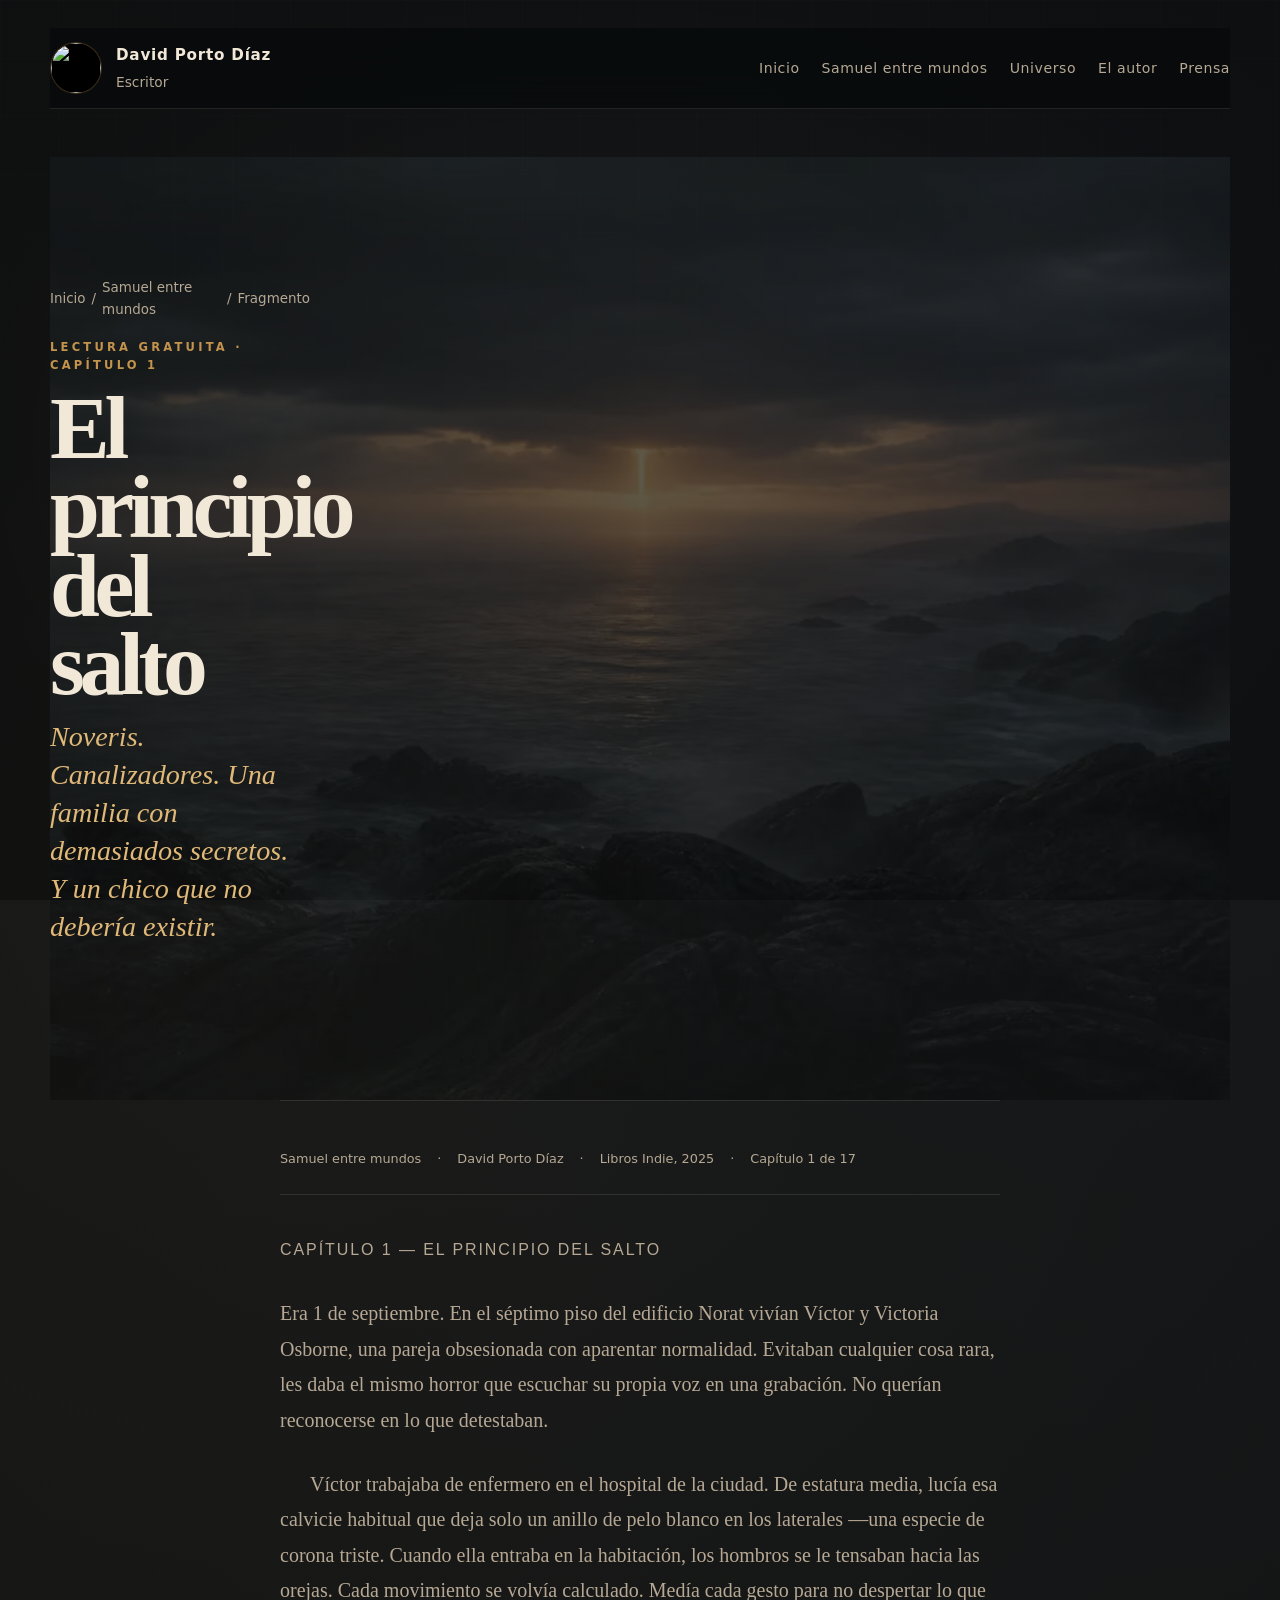
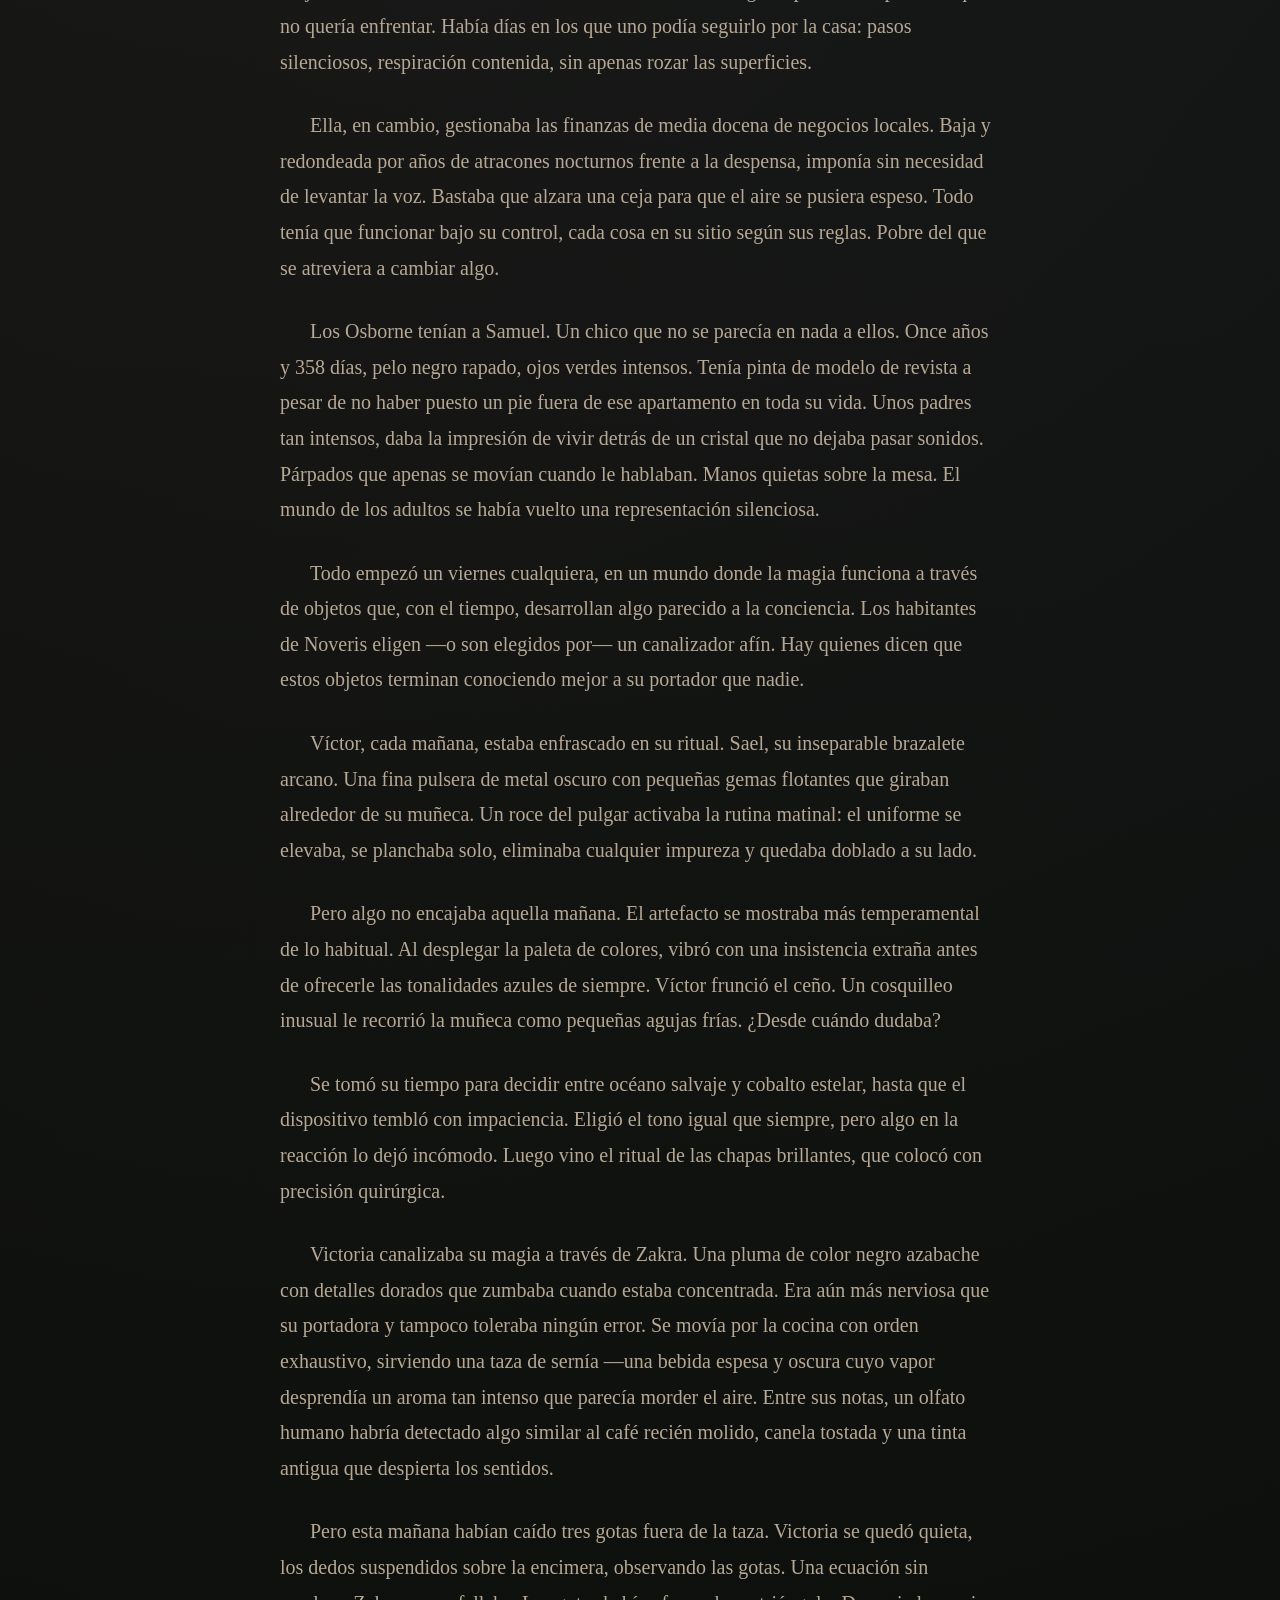
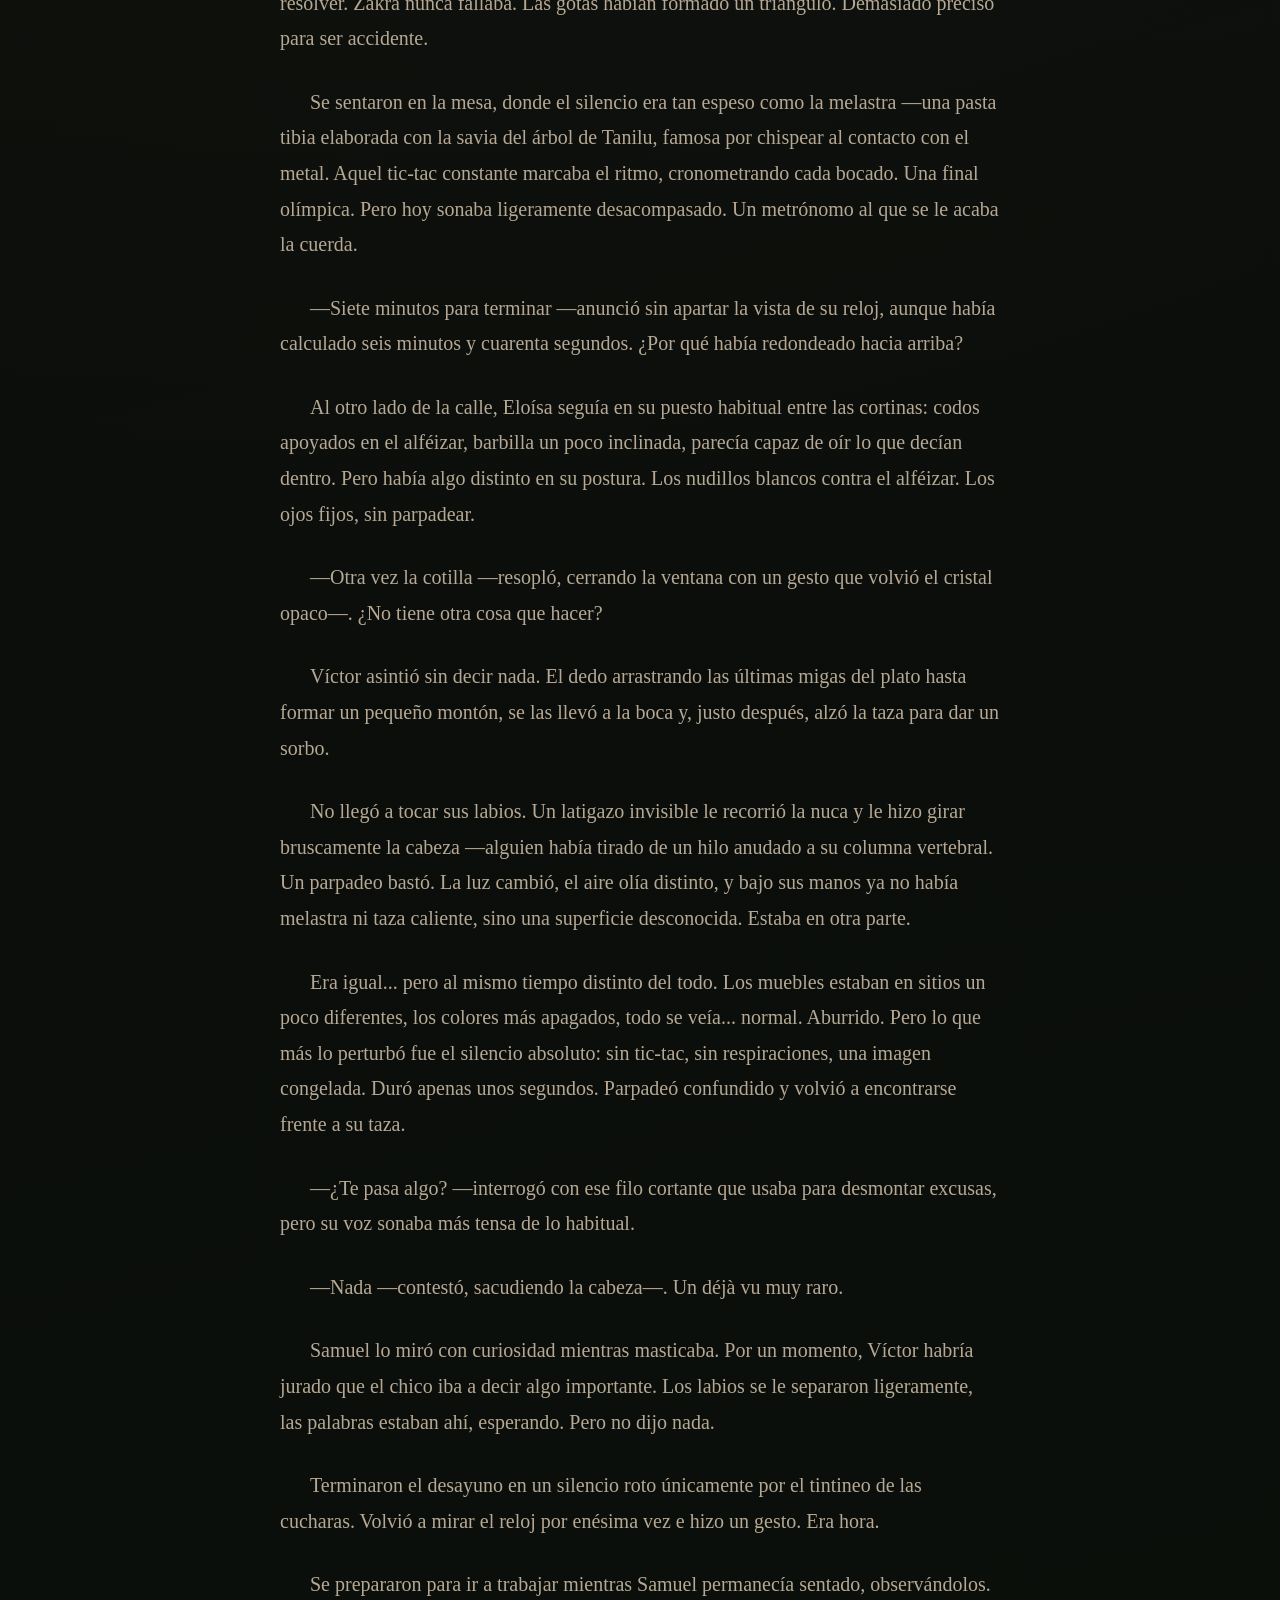
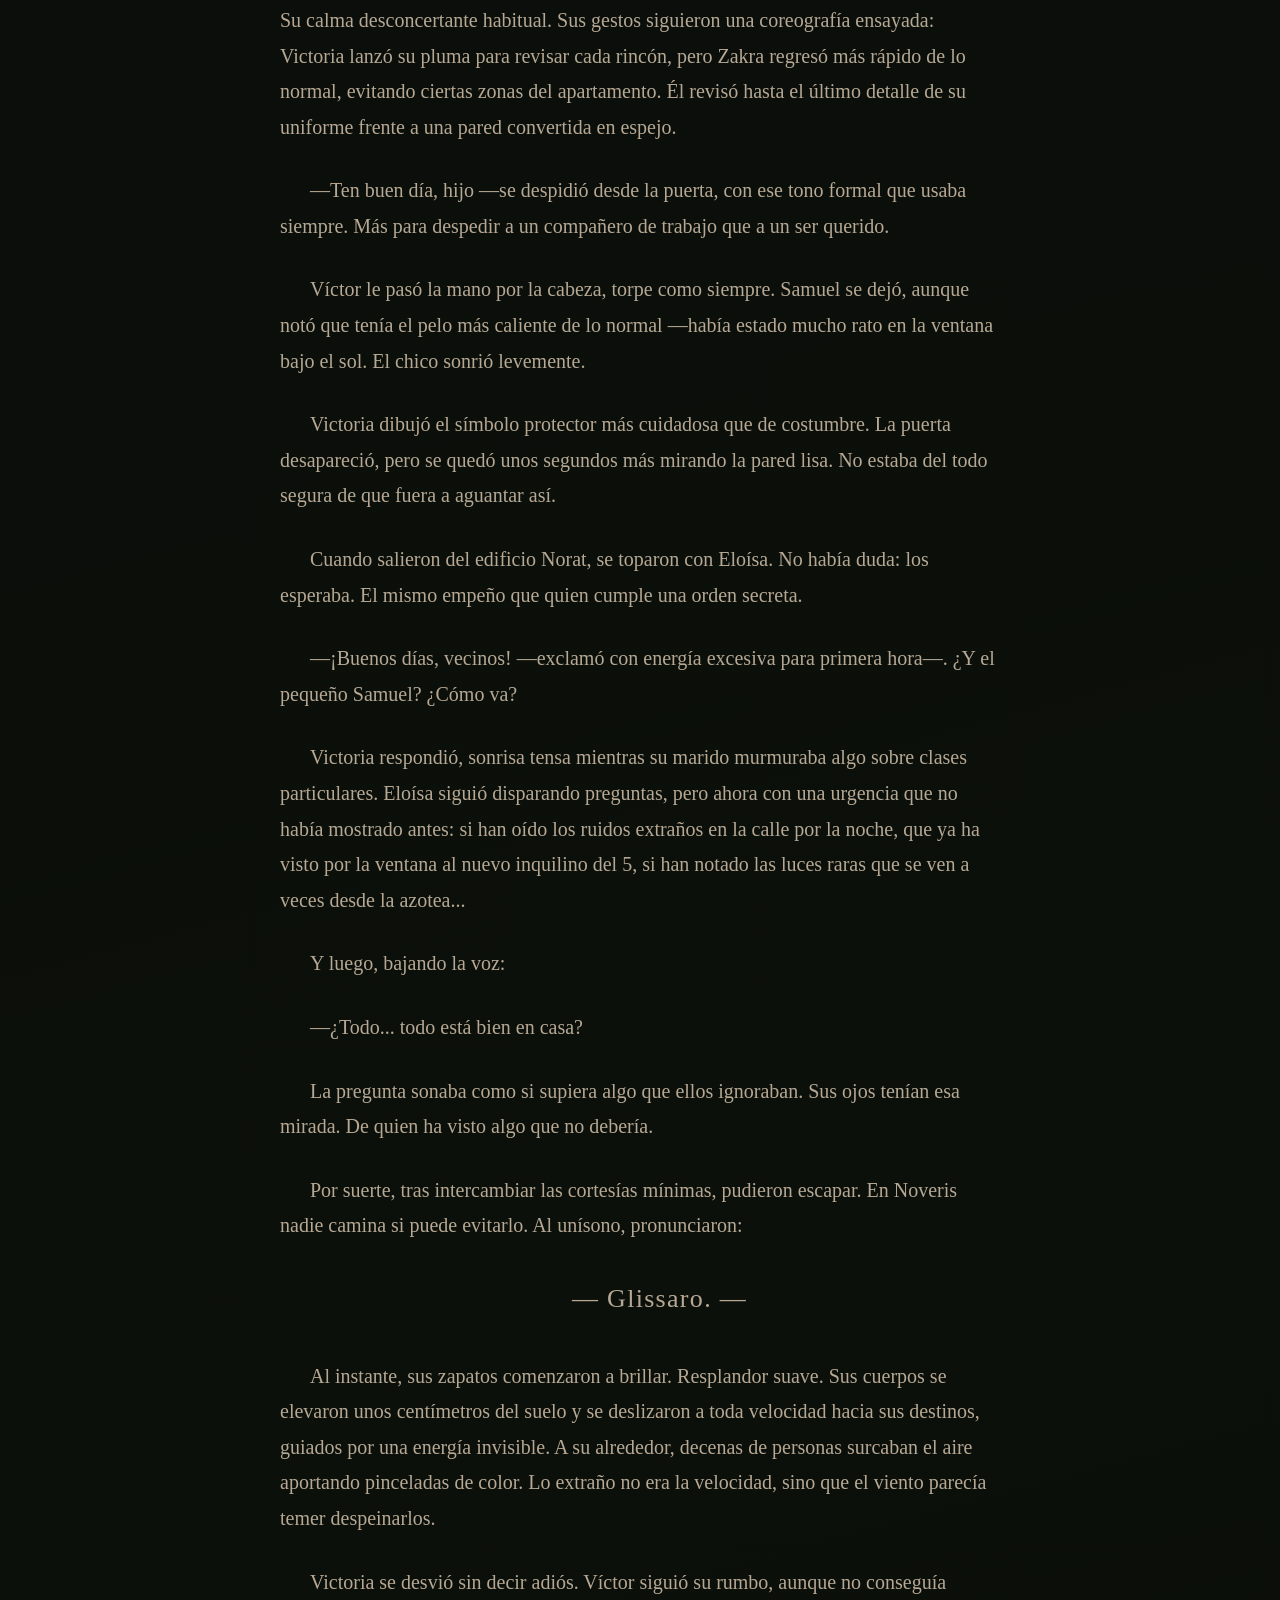
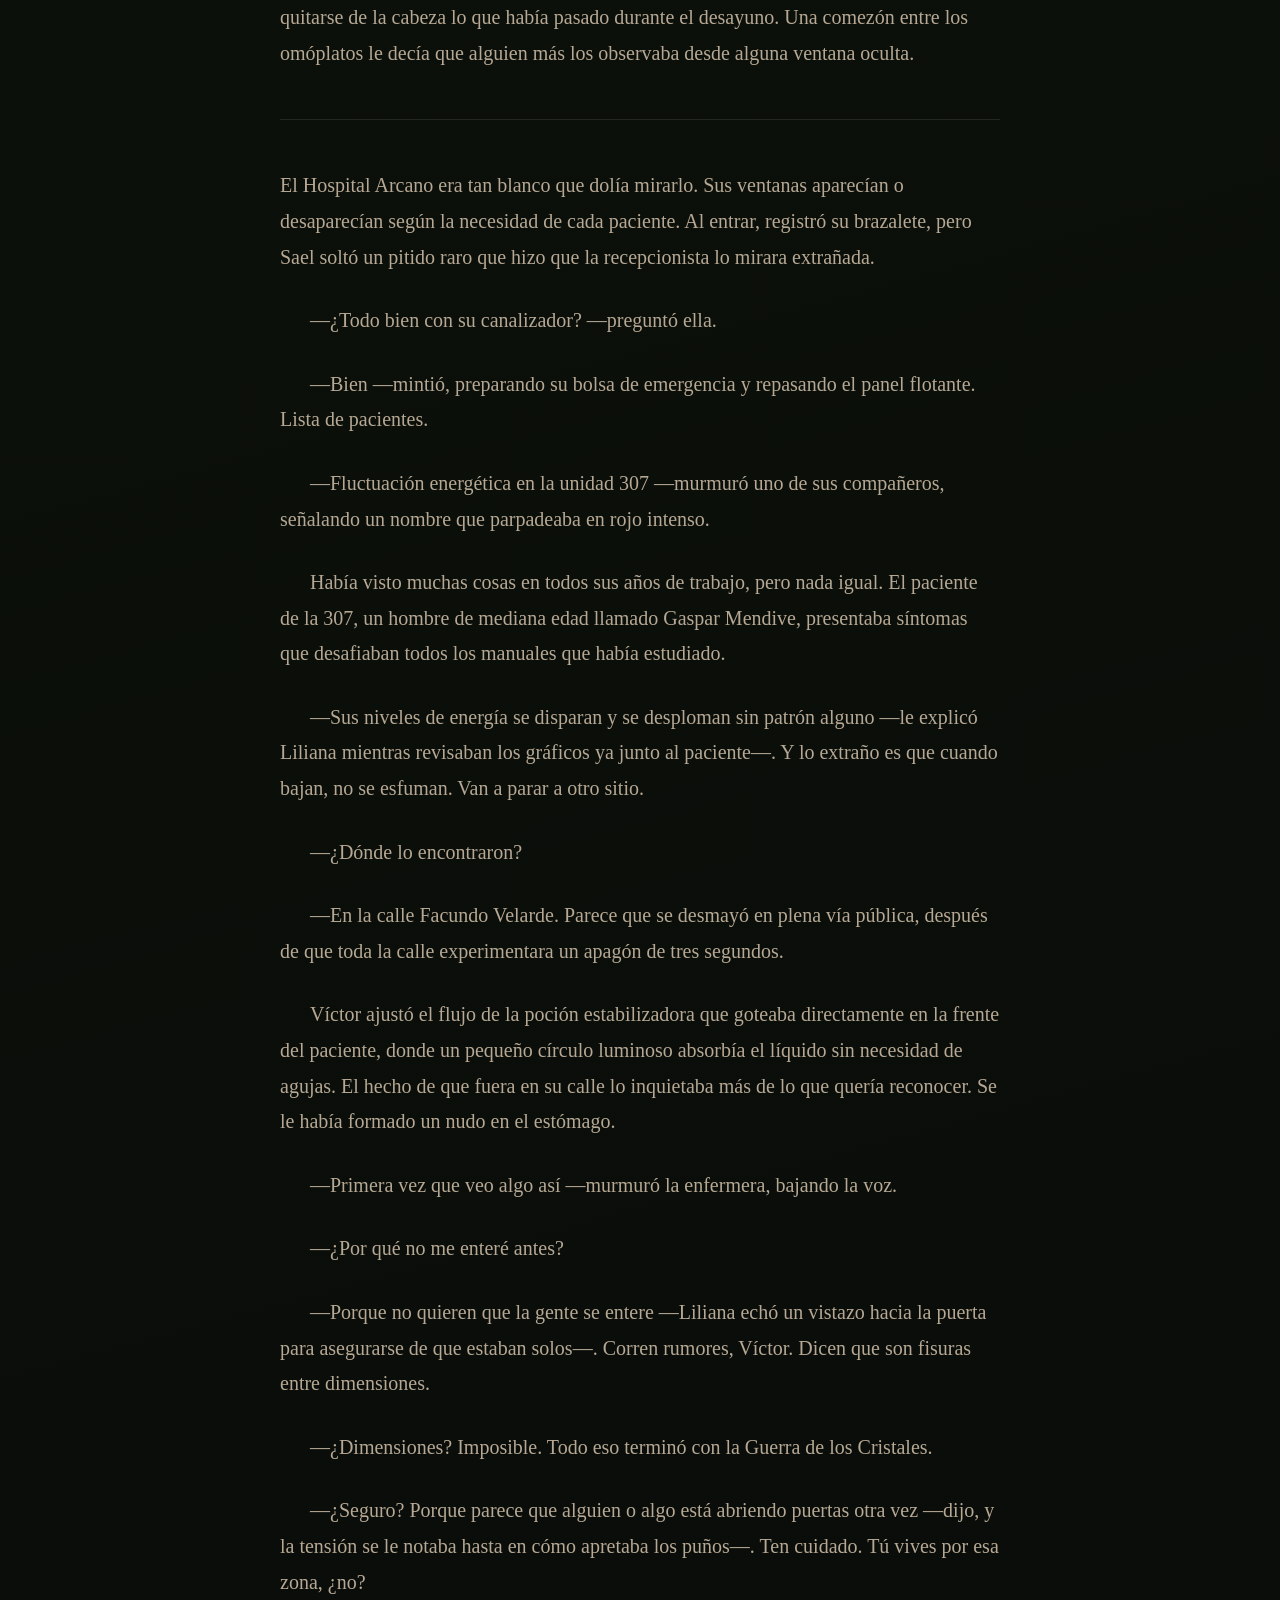
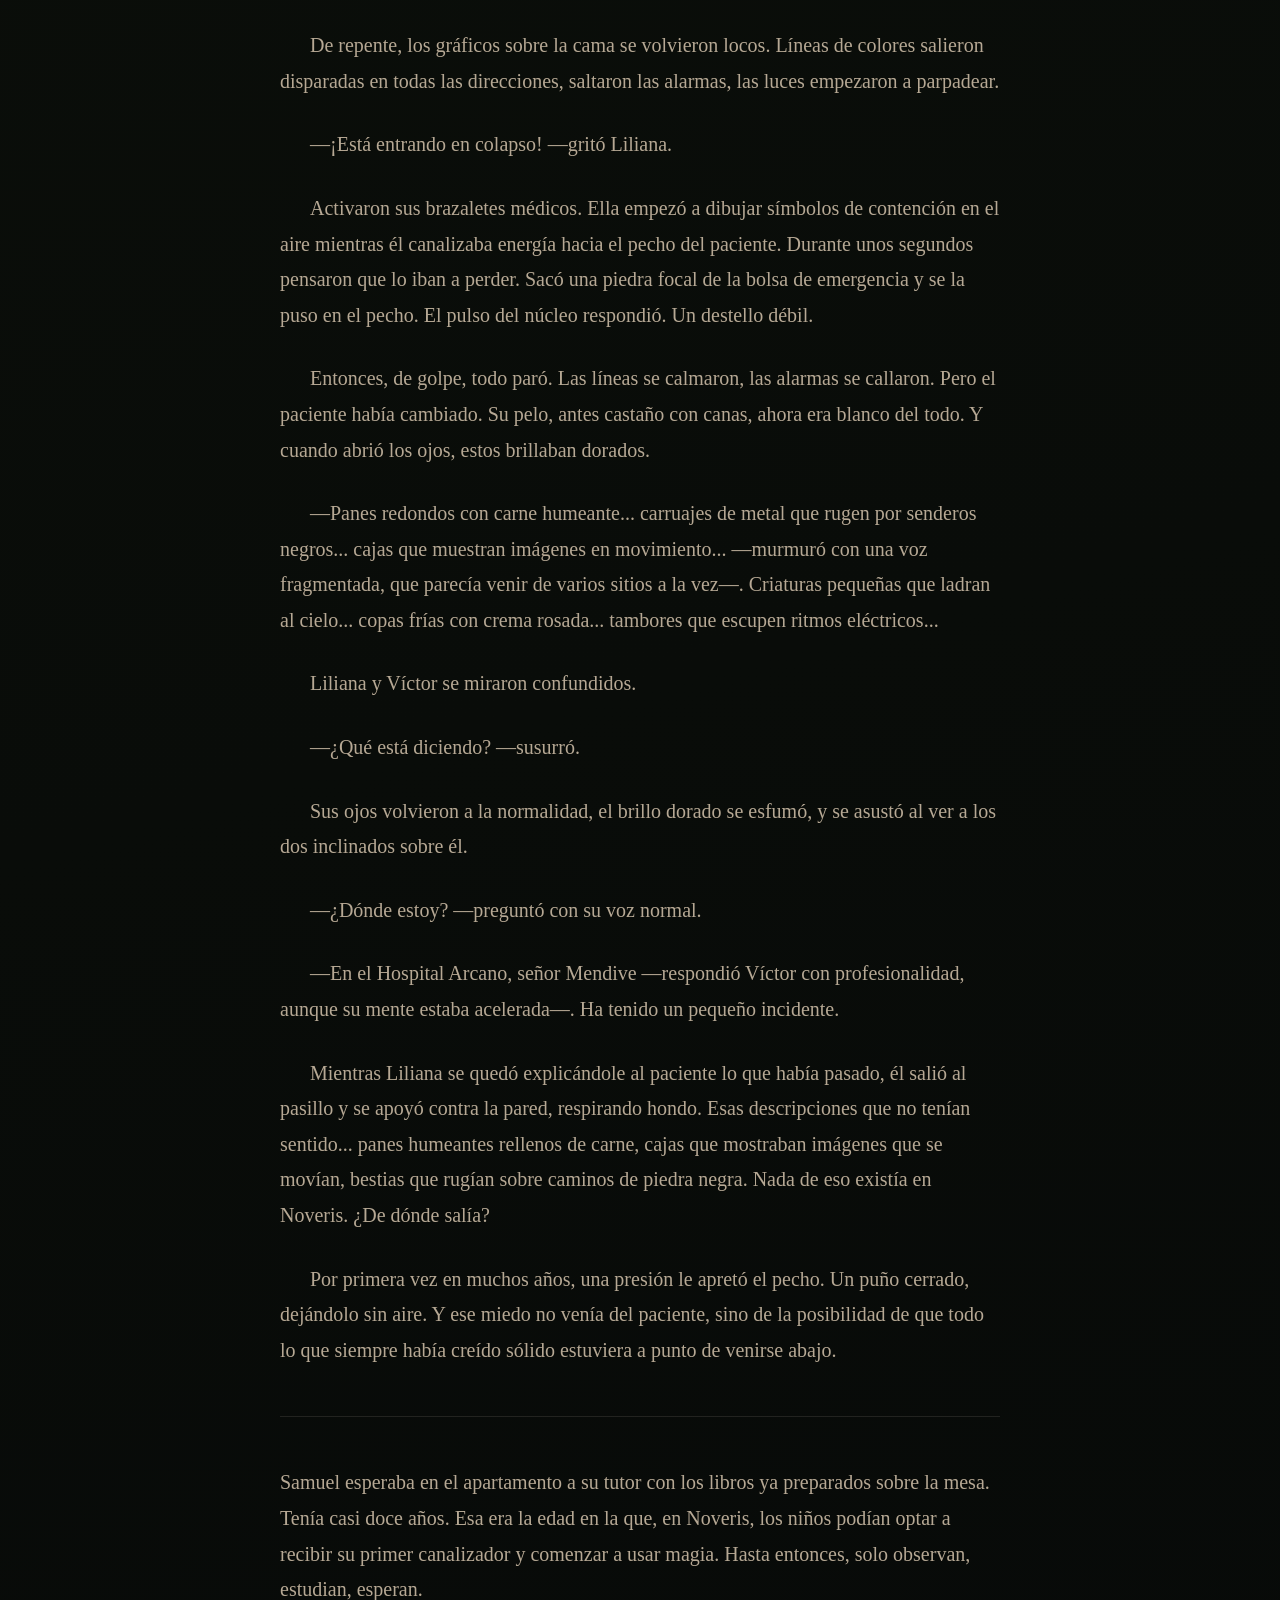
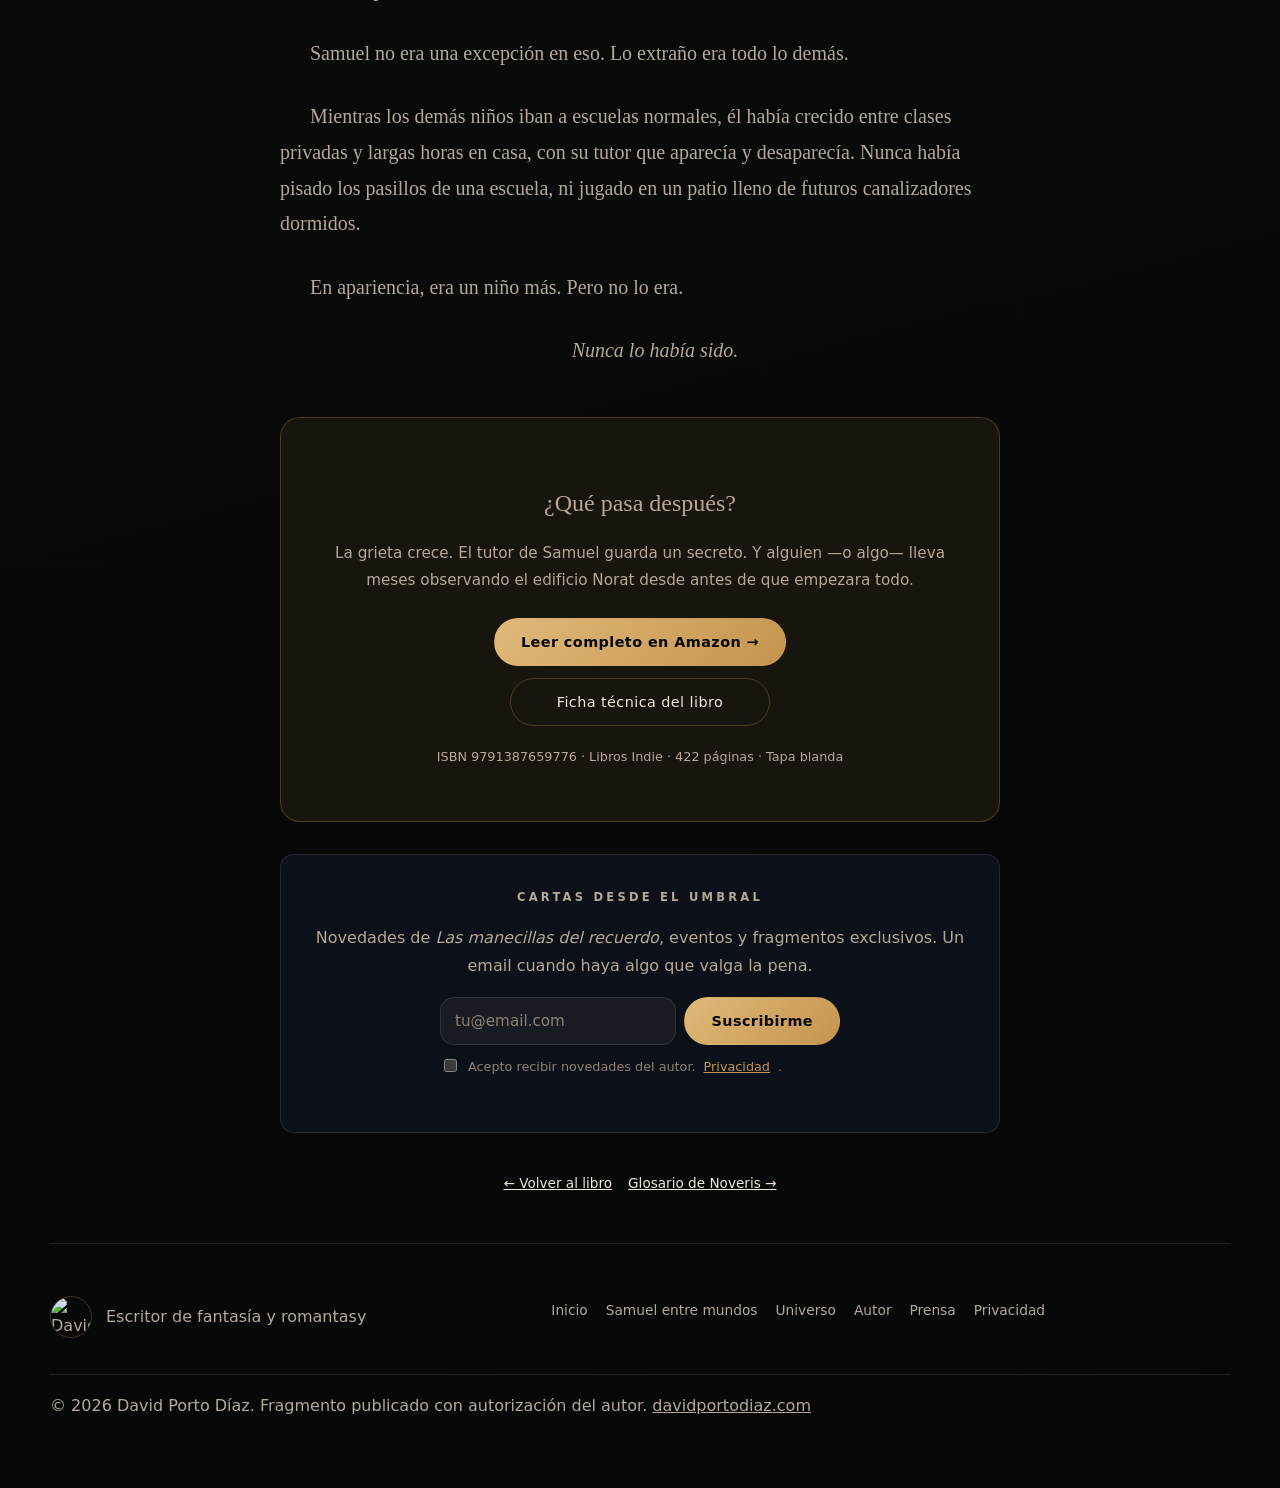
==== commit 5e6fcf27: "Fix ORCID, sitemap indexing signals, and mobile spacing" ====
--- a/fragmento/index.html
+++ b/fragmento/index.html
@@ -47,7 +47,7 @@
         "inLanguage": "es",
         "isPartOf": { "@id": "https://davidportodiaz.com/#website" },
         "about": { "@id": "https://davidportodiaz.com/#book-samuel" },
-        "dateModified": "2026-05-06",
+        "dateModified": "2026-05-07",
         "breadcrumb": {
           "@type": "BreadcrumbList",
           "itemListElement": [
@@ -91,9 +91,9 @@
     <main id="fragmento-contenido">
 
       <!-- HERO -->
-      <section class="book-hero" style="min-height: 38vh;" aria-label="Fragmento del libro">
+      <section class="book-hero fragment-hero" aria-label="Fragmento del libro">
         <div class="hero-bg" aria-hidden="true" style="background-image: url('/assets/mapa-noveris-ciudad-fantasia-urban-lore.avif'); opacity: 0.3;"></div>
-        <div class="book-hero-inner" style="padding: 3rem 1.5rem;">
+        <div class="book-hero-inner">
           <div class="book-hero-copy">
             <nav class="breadcrumb" aria-label="Ruta de navegación">
               <a href="/">Inicio</a>
@@ -103,16 +103,16 @@
               <span aria-current="page">Fragmento</span>
             </nav>
             <p class="eyebrow">Lectura gratuita · Capítulo 1</p>
-            <h1 style="font-size: clamp(2rem, 5vw, 3.5rem);">El principio del salto</h1>
+            <h1 class="fragment-hero-title">El principio del salto</h1>
             <p class="book-hero-tagline">Noveris. Canalizadores. Una familia con demasiados secretos.<br>Y un chico que no debería existir.</p>
           </div>
         </div>
       </section>
 
       <!-- READING SECTION -->
-      <section class="section" id="fragmento" style="max-width: 720px; margin: 0 auto; padding: 3rem 1.5rem;">
-        <div class="fragment-meta" style="display: flex; gap: 1rem; flex-wrap: wrap; margin-bottom: 2.5rem; padding-bottom: 1.5rem; border-bottom: 1px solid var(--border); font-size: 0.8rem; color: var(--muted);">
-          <span>📖 Samuel entre mundos</span>
+      <section class="section fragment-section" id="fragmento">
+        <div class="fragment-meta">
+          <span>Samuel entre mundos</span>
           <span>·</span>
           <span>David Porto Díaz</span>
           <span>·</span>
@@ -121,9 +121,9 @@
           <span>Capítulo 1 de 17</span>
         </div>
 
-        <article class="fragment-text" style="font-family: 'Cormorant Garamond', Georgia, serif; font-size: clamp(1.1rem, 2.5vw, 1.25rem); line-height: 1.85; color: var(--text);">
-
-          <h2 style="font-size: 1rem; letter-spacing: 0.12em; text-transform: uppercase; color: var(--muted); font-family: 'Inter', sans-serif; font-weight: 500; margin-bottom: 2rem;">Capítulo 1 — El principio del salto</h2>
+        <article class="fragment-reading fragment-text">
+
+          <h2>Capítulo 1 — El principio del salto</h2>
 
           <p>Era 1 de septiembre. En el séptimo piso del edificio Norat vivían Víctor y Victoria Osborne, una pareja obsesionada con aparentar normalidad. Evitaban cualquier cosa rara, les daba el mismo horror que escuchar su propia voz en una grabación. No querían reconocerse en lo que detestaban.</p>
 
@@ -189,13 +189,13 @@
 
           <p>Por suerte, tras intercambiar las cortesías mínimas, pudieron escapar. En Noveris nadie camina si puede evitarlo. Al unísono, pronunciaron:</p>
 
-          <p style="text-align: center; font-size: 1.3em; letter-spacing: 0.05em; color: var(--accent); margin: 2rem 0;">— Glissaro. —</p>
+          <p class="fragment-speech">— Glissaro. —</p>
 
           <p>Al instante, sus zapatos comenzaron a brillar. Resplandor suave. Sus cuerpos se elevaron unos centímetros del suelo y se deslizaron a toda velocidad hacia sus destinos, guiados por una energía invisible. A su alrededor, decenas de personas surcaban el aire aportando pinceladas de color. Lo extraño no era la velocidad, sino que el viento parecía temer despeinarlos.</p>
 
           <p>Victoria se desvió sin decir adiós. Víctor siguió su rumbo, aunque no conseguía quitarse de la cabeza lo que había pasado durante el desayuno. Una comezón entre los omóplatos le decía que alguien más los observaba desde alguna ventana oculta.</p>
 
-          <hr style="border: none; border-top: 1px solid var(--border); margin: 3rem 0;" />
+          <hr class="fragment-divider" />
 
           <p>El Hospital Arcano era tan blanco que dolía mirarlo. Sus ventanas aparecían o desaparecían según la necesidad de cada paciente. Al entrar, registró su brazalete, pero Sael soltó un pitido raro que hizo que la recepcionista lo mirara extrañada.</p>
 
@@ -249,7 +249,7 @@
 
           <p>Por primera vez en muchos años, una presión le apretó el pecho. Un puño cerrado, dejándolo sin aire. Y ese miedo no venía del paciente, sino de la posibilidad de que todo lo que siempre había creído sólido estuviera a punto de venirse abajo.</p>
 
-          <hr style="border: none; border-top: 1px solid var(--border); margin: 3rem 0;" />
+          <hr class="fragment-divider" />
 
           <p>Samuel esperaba en el apartamento a su tutor con los libros ya preparados sobre la mesa. Tenía casi doce años. Esa era la edad en la que, en Noveris, los niños podían optar a recibir su primer canalizador y comenzar a usar magia. Hasta entonces, solo observan, estudian, esperan.</p>
 
@@ -259,40 +259,40 @@
 
           <p>En apariencia, era un niño más. Pero no lo era.</p>
 
-          <p style="font-style: italic; color: var(--muted); text-align: center;">Nunca lo había sido.</p>
+          <p class="fragment-aside">Nunca lo había sido.</p>
 
         </article>
 
         <!-- CLIFFHANGER CTA -->
-        <div class="fragment-cta" style="margin-top: 3rem; padding: 2.5rem; background: var(--surface); border: 1px solid var(--border-strong); border-radius: var(--radius-lg); text-align: center;">
-          <p style="font-size: 1.5rem; font-family: 'Cormorant Garamond', serif; margin-bottom: 0.75rem; color: var(--accent-strong);">¿Qué pasa después?</p>
-          <p style="color: var(--muted); margin-bottom: 1.5rem; font-size: 0.95rem;">La grieta crece. El tutor de Samuel guarda un secreto. Y alguien —o algo— lleva meses observando el edificio Norat desde antes de que empezara todo.</p>
-          <div style="display: flex; flex-direction: column; gap: 0.75rem; align-items: center;">
-            <a class="button primary" href="https://www.amazon.es/dp/B0GB6LGQFH?tag=davidporto-21" target="_blank" rel="sponsored noopener noreferrer" style="min-width: 260px;">Leer completo en Amazon →</a>
-            <a class="button secondary" href="/libros/samuel-entre-mundos/" style="min-width: 260px;">Ficha técnica del libro</a>
+        <div class="fragment-cta-box">
+          <p class="fragment-cta-title">¿Qué pasa después?</p>
+          <p class="fragment-cta-desc">La grieta crece. El tutor de Samuel guarda un secreto. Y alguien —o algo— lleva meses observando el edificio Norat desde antes de que empezara todo.</p>
+          <div class="fragment-cta-actions">
+            <a class="button primary" href="https://www.amazon.es/dp/B0GB6LGQFH?tag=davidporto-21" target="_blank" rel="sponsored noopener noreferrer">Leer completo en Amazon →</a>
+            <a class="button secondary" href="/libros/samuel-entre-mundos/">Ficha técnica del libro</a>
           </div>
-          <p style="margin-top: 1.25rem; font-size: 0.8rem; color: var(--muted-2);">ISBN 9791387659776 · Libros Indie · 422 páginas · Tapa blanda</p>
+          <p class="fragment-cta-isbn">ISBN 9791387659776 · Libros Indie · 422 páginas · Tapa blanda</p>
         </div>
 
         <!-- NEWSLETTER CAPTURE -->
-        <div class="fragment-newsletter" style="margin-top: 2rem; padding: 2rem; background: var(--bg-alt); border: 1px solid var(--border); border-radius: var(--radius-md); text-align: center;">
-          <p class="eyebrow" style="margin-bottom: 0.5rem;">Cartas desde el umbral</p>
-          <p style="margin-bottom: 1.25rem; color: var(--muted);">Novedades de <em>Las manecillas del recuerdo</em>, eventos y fragmentos exclusivos. Un email cuando haya algo que valga la pena.</p>
-          <form class="newsletter-form" id="newsletter-form-fragmento" novalidate style="max-width: 400px; margin: 0 auto;">
-            <div class="quiz-subscribe-row" style="margin-bottom: 0.75rem;">
+        <div class="fragment-newsletter-box">
+          <p class="eyebrow">Cartas desde el umbral</p>
+          <p>Novedades de <em>Las manecillas del recuerdo</em>, eventos y fragmentos exclusivos. Un email cuando haya algo que valga la pena.</p>
+          <form class="newsletter-form fragment-newsletter-form" id="newsletter-form-fragmento" novalidate>
+            <div class="quiz-subscribe-row">
               <input type="email" id="nl-email-fragmento" class="quiz-email-input" placeholder="tu@email.com" autocomplete="email" required />
               <button type="submit" class="button primary">Suscribirme</button>
             </div>
-            <label class="quiz-gdpr-label" style="font-size: 0.75rem; color: var(--muted-2); text-align: left; display: block;">
+            <label class="quiz-gdpr-label">
               <input type="checkbox" id="nl-gdpr-fragmento" required />
               Acepto recibir novedades del autor. <a href="/privacidad.html" target="_blank" rel="noopener">Privacidad</a>.
             </label>
-            <p class="quiz-subscribe-status" id="nl-status-fragmento" aria-live="polite" role="status" style="margin-top: 0.5rem; font-size: 0.85rem;"></p>
+            <p class="quiz-subscribe-status" id="nl-status-fragmento" aria-live="polite" role="status"></p>
           </form>
         </div>
 
         <!-- NAV LINKS -->
-        <nav style="margin-top: 2.5rem; display: flex; gap: 1rem; flex-wrap: wrap; justify-content: center; font-size: 0.85rem;">
+        <nav class="fragment-nav-links" aria-label="Navegación del fragmento">
           <a href="/libros/samuel-entre-mundos/">← Volver al libro</a>
           <a href="/universo/noveris/">Glosario de Noveris →</a>
         </nav>
--- a/styles.css
+++ b/styles.css
@@ -187,7 +187,8 @@
 .site-shell {
   position: relative;
   z-index: 1;
-  width: min(var(--max-width), calc(100% - 36px));
+  max-width: var(--max-width);
+  width: calc(100% - 64px);
   margin: 0 auto;
   padding: 28px 0 54px;
 }
@@ -715,6 +716,7 @@
   margin: 0;
   font-size: clamp(2.4rem, 4.5vw, 4.8rem);
   line-height: 0.94;
+  overflow-wrap: break-word;
   letter-spacing: -0.05em;
   font-weight: 600;
 }
@@ -918,6 +920,10 @@
   align-items: center;
   gap: 14px;
   margin-bottom: 16px;
+}
+
+.book-badge-eyebrow {
+  margin: 0;
 }
 
 .badge {
@@ -2758,8 +2764,8 @@
   }
 
   .site-shell {
-    width: min(100% - 24px, var(--max-width));
-    padding-top: 16px;
+    width: 100%;
+    padding: 14px 18px 48px;
   }
 
   .site-header {
@@ -2806,15 +2812,52 @@
   }
 
   .hero h1 {
-    font-size: clamp(3.2rem, 18vw, 5.2rem);
+    font-size: clamp(2.8rem, 15vw, 4.6rem);
+    line-height: 0.9;
+    letter-spacing: -0.045em;
   }
 
   .section {
-    padding: 56px 0;
+    padding: 54px 8px;
+  }
+
+  .section-heading {
+    max-width: 100%;
+    margin-bottom: 24px;
   }
 
   .section-heading h2 {
-    font-size: clamp(2rem, 11vw, 3.4rem);
+    font-size: clamp(2rem, 10vw, 3rem);
+    line-height: 1.02;
+    letter-spacing: -0.025em;
+  }
+
+  .section p,
+  .about-copy p,
+  .book-hook,
+  .book-detail,
+  .geo-answer {
+    font-size: 0.98rem !important;
+    line-height: 1.68 !important;
+  }
+
+  .geo-answer {
+    max-width: 100%;
+    margin-bottom: 28px;
+  }
+
+  .eyebrow,
+  .card-kicker {
+    letter-spacing: 0.18em;
+  }
+
+  .section--light {
+    overflow: hidden;
+  }
+
+  .section--light .section-heading h2 {
+    font-size: clamp(2.05rem, 10vw, 3rem);
+    line-height: 1.02;
   }
 
   .trust-strip {
@@ -2824,22 +2867,41 @@
 
   .creds-strip {
     gap: 0;
-    justify-content: flex-start;
+    justify-content: center;
   }
 
   .cred-item {
-    padding: 8px 18px;
+    padding: 10px 18px;
   }
 
   .cred-divider {
-    height: 24px;
+    display: none;
   }
 
   .book-feature,
   .contact-panel,
   .award-card,
   .event-item {
-    padding: 22px;
+    padding: 22px 20px;
+  }
+
+  .book-feature {
+    gap: 28px;
+  }
+
+  .book-info h3 {
+    font-size: clamp(2.05rem, 11vw, 3rem);
+    line-height: 0.98;
+    letter-spacing: -0.03em;
+  }
+
+  .book-badge-row {
+    align-items: flex-start;
+  }
+
+  .book-badge-eyebrow {
+    letter-spacing: 0.13em;
+    line-height: 1.45;
   }
 
   .book-meta {
@@ -3570,6 +3632,7 @@
 }
 
 html.modo-samuel body {
+  background: var(--bg);
   font-size: 1.1rem;
   line-height: 1.85;
   letter-spacing: 0.01em;
@@ -3587,6 +3650,54 @@
 
 html.modo-samuel .reading-progress {
   display: none;
+}
+
+html.modo-samuel .site-header {
+  background: rgba(245, 240, 232, 0.92);
+  border-bottom-color: rgba(44, 35, 24, 0.15);
+}
+
+html.modo-samuel .site-nav {
+  background: rgba(245, 240, 232, 0.98);
+}
+
+html.modo-samuel .back-to-top {
+  background: rgba(245, 240, 232, 0.9);
+}
+
+html.modo-samuel .section--alt {
+  background: var(--bg-soft);
+}
+
+html.modo-samuel .hero::after {
+  display: none;
+}
+
+html.modo-samuel .contact-panel {
+  background: var(--surface);
+  box-shadow: none;
+}
+
+html.modo-samuel .brand-mark {
+  background: var(--text);
+}
+
+html.modo-samuel .review-card,
+html.modo-samuel .event-item,
+html.modo-samuel .faq-item,
+html.modo-samuel .feature-card,
+html.modo-samuel .award-card,
+html.modo-samuel .mini-card,
+html.modo-samuel .press-card,
+html.modo-samuel .lore-bento-card,
+html.modo-samuel .lore-bento-card--large,
+html.modo-samuel .lore-bento-card--wide {
+  background: var(--surface);
+  box-shadow: none;
+}
+
+html.modo-samuel .creds-strip {
+  background: var(--bg-alt);
 }
 
 /* ─── 3D Book mockup — CSS puro sin JS ─── */
@@ -3688,3 +3799,279 @@
   font-size: 1.2rem;
   line-height: 2;
 }
+
+/* ─── Fragment page layout ─── */
+
+.fragment-hero {
+  min-height: 38vh;
+}
+
+.fragment-hero .book-hero-inner {
+  padding: 3rem 0;
+}
+
+.fragment-hero-title {
+  font-size: clamp(2rem, 5vw, 3.5rem);
+}
+
+.fragment-section {
+  max-width: 720px;
+  margin: 0 auto;
+  padding: 3rem 0;
+}
+
+.fragment-meta {
+  display: flex;
+  gap: 1rem;
+  flex-wrap: wrap;
+  margin-bottom: 2.5rem;
+  padding-bottom: 1.5rem;
+  border-bottom: 1px solid var(--border);
+  font-size: 0.8rem;
+  color: var(--muted);
+}
+
+.fragment-reading {
+  font-family: 'Cormorant Garamond', Georgia, serif;
+  font-size: clamp(1.1rem, 2.5vw, 1.25rem);
+  line-height: 1.85;
+  color: var(--text);
+}
+
+.fragment-reading h2 {
+  font-size: 1rem;
+  letter-spacing: 0.12em;
+  text-transform: uppercase;
+  color: var(--muted);
+  font-family: 'Inter', sans-serif;
+  font-weight: 500;
+  margin-bottom: 2rem;
+}
+
+.fragment-speech {
+  text-align: center;
+  font-size: 1.3em;
+  letter-spacing: 0.05em;
+  color: var(--accent);
+  margin: 2rem 0;
+}
+
+.fragment-divider {
+  border: none;
+  border-top: 1px solid var(--border);
+  margin: 3rem 0;
+}
+
+.fragment-aside {
+  font-style: italic;
+  color: var(--muted);
+  text-align: center;
+}
+
+.fragment-cta-box {
+  margin-top: 3rem;
+  padding: 2.5rem;
+  background: var(--surface);
+  border: 1px solid var(--border-strong);
+  border-radius: var(--radius-lg);
+  text-align: center;
+}
+
+.fragment-cta-title {
+  font-size: 1.5rem;
+  font-family: 'Cormorant Garamond', serif;
+  margin-bottom: 0.75rem;
+  color: var(--accent-strong);
+}
+
+.fragment-cta-desc {
+  color: var(--muted);
+  margin-bottom: 1.5rem;
+  font-size: 0.95rem;
+}
+
+.fragment-cta-actions {
+  display: flex;
+  flex-direction: column;
+  gap: 0.75rem;
+  align-items: center;
+}
+
+.fragment-cta-actions .button {
+  min-width: 260px;
+}
+
+.fragment-cta-isbn {
+  margin-top: 1.25rem;
+  font-size: 0.8rem;
+  color: var(--muted-2);
+}
+
+.fragment-newsletter-box {
+  margin-top: 2rem;
+  padding: 2rem;
+  background: var(--bg-alt);
+  border: 1px solid var(--border);
+  border-radius: var(--radius-md);
+  text-align: center;
+}
+
+.fragment-newsletter-form {
+  max-width: 400px;
+  margin: 0.75rem auto 0;
+}
+
+.fragment-newsletter-form .quiz-subscribe-row {
+  margin-bottom: 0.75rem;
+}
+
+.fragment-nav-links {
+  margin-top: 2.5rem;
+  display: flex;
+  gap: 1rem;
+  flex-wrap: wrap;
+  justify-content: center;
+  font-size: 0.85rem;
+}
+
+@media (max-width: 400px) {
+  .site-shell {
+    padding-left: 14px;
+    padding-right: 14px;
+  }
+
+  .section {
+    padding-left: 6px;
+    padding-right: 6px;
+  }
+
+  .section-heading h2,
+  .section--light .section-heading h2 {
+    font-size: clamp(1.9rem, 9.5vw, 2.45rem);
+  }
+
+  .section p,
+  .about-copy p,
+  .book-hook,
+  .book-detail,
+  .geo-answer {
+    font-size: 0.94rem !important;
+    line-height: 1.64 !important;
+  }
+}
+
+/* ─── Synopsis / book aside helpers ─── */
+
+.features-grid--single {
+  grid-template-columns: 1fr;
+  margin-top: 2rem;
+}
+
+.synopsis-quick--centered {
+  text-align: center;
+  padding: 2rem;
+}
+
+.synopsis-pullquote {
+  font-family: 'Cormorant Garamond', serif;
+  font-style: italic;
+  font-size: 1.4rem;
+  color: var(--accent-strong);
+  line-height: 1.6;
+  margin-bottom: 1rem;
+}
+
+.synopsis-attribution {
+  font-size: 0.8rem;
+  color: var(--muted-2);
+}
+
+.synopsis-cta-box {
+  margin-top: 1.5rem;
+  padding: 1.25rem;
+  border: 1px solid var(--border);
+  border-radius: var(--radius-md);
+  text-align: center;
+  display: flex;
+  flex-direction: column;
+  gap: 0.5rem;
+}
+
+.synopsis-cta-label {
+  font-size: 0.85rem;
+  color: var(--muted);
+  margin-bottom: 0.25rem;
+}
+
+.synopsis-book-aside {
+  display: flex;
+  align-items: center;
+  justify-content: center;
+}
+
+.synopsis-book-cover {
+  max-width: 200px;
+  border-radius: var(--radius-md);
+  box-shadow: var(--shadow);
+}
+
+/* Stacked newsletter form variant (email + button on separate lines) */
+.newsletter-form--stacked .quiz-subscribe-row {
+  flex-direction: column;
+  gap: 0.5rem;
+}
+
+.newsletter-form--stacked .quiz-email-input,
+.newsletter-form--stacked .button {
+  width: 100%;
+}
+
+.newsletter-read-link {
+  margin-top: 0.75rem;
+}
+
+.newsletter-read-link .button {
+  font-size: 0.85rem;
+}
+
+.newsletter-social {
+  margin-top: 1rem;
+}
+
+/* ─── Footer E-E-A-T ─── */
+
+.footer-eeat {
+  padding: 20px 0;
+  border-top: 1px solid var(--border);
+  font-size: 0.8rem;
+  color: var(--muted);
+  line-height: 1.6;
+}
+
+.footer-eeat p {
+  margin: 0 0 0.5rem;
+}
+
+.footer-eeat-links {
+  display: flex;
+  gap: 0.75rem;
+  flex-wrap: wrap;
+  align-items: center;
+}
+
+.footer-eeat-links a {
+  color: var(--muted);
+  text-decoration: none;
+  font-size: 0.78rem;
+}
+
+.footer-eeat-links a:hover {
+  color: var(--accent);
+}
+
+.footer-amazon-disclaimer {
+  margin: 14px 0 0;
+  font-size: 0.76rem;
+  color: var(--muted-2);
+  text-align: center;
+}
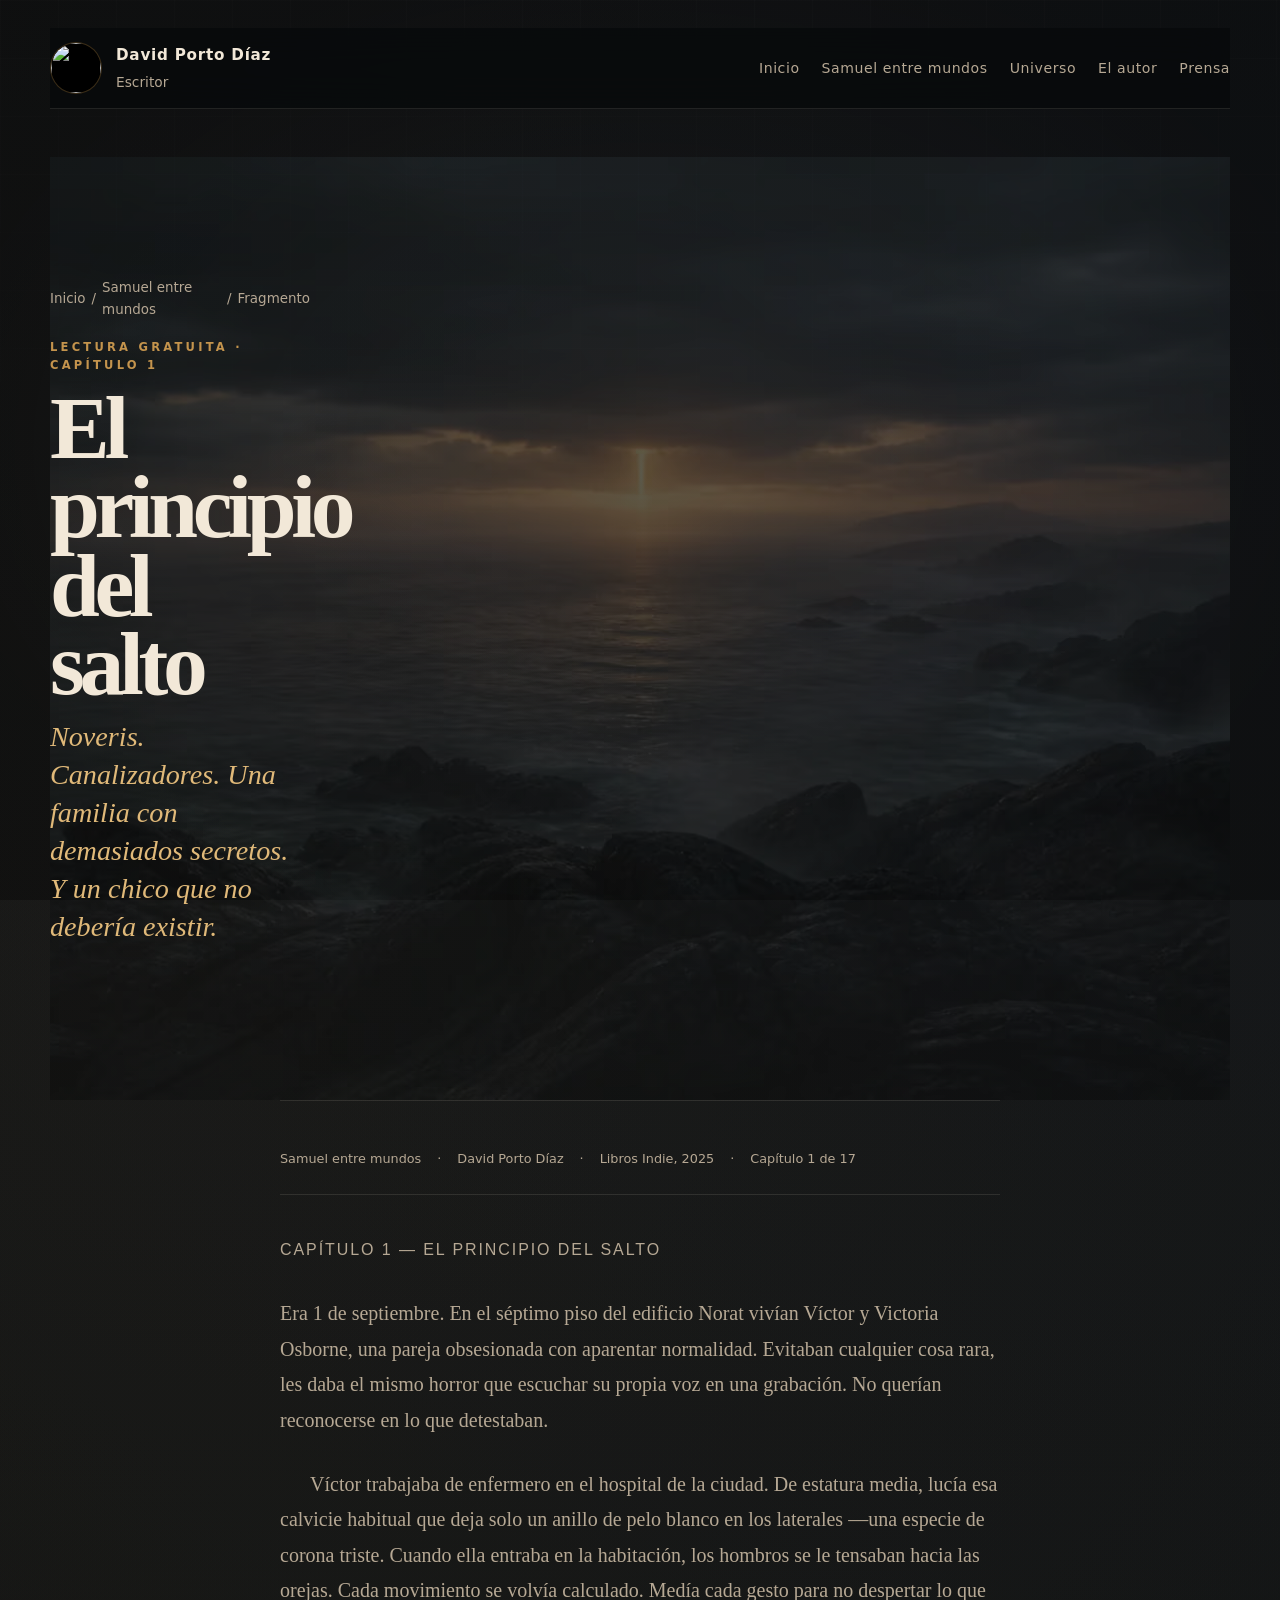
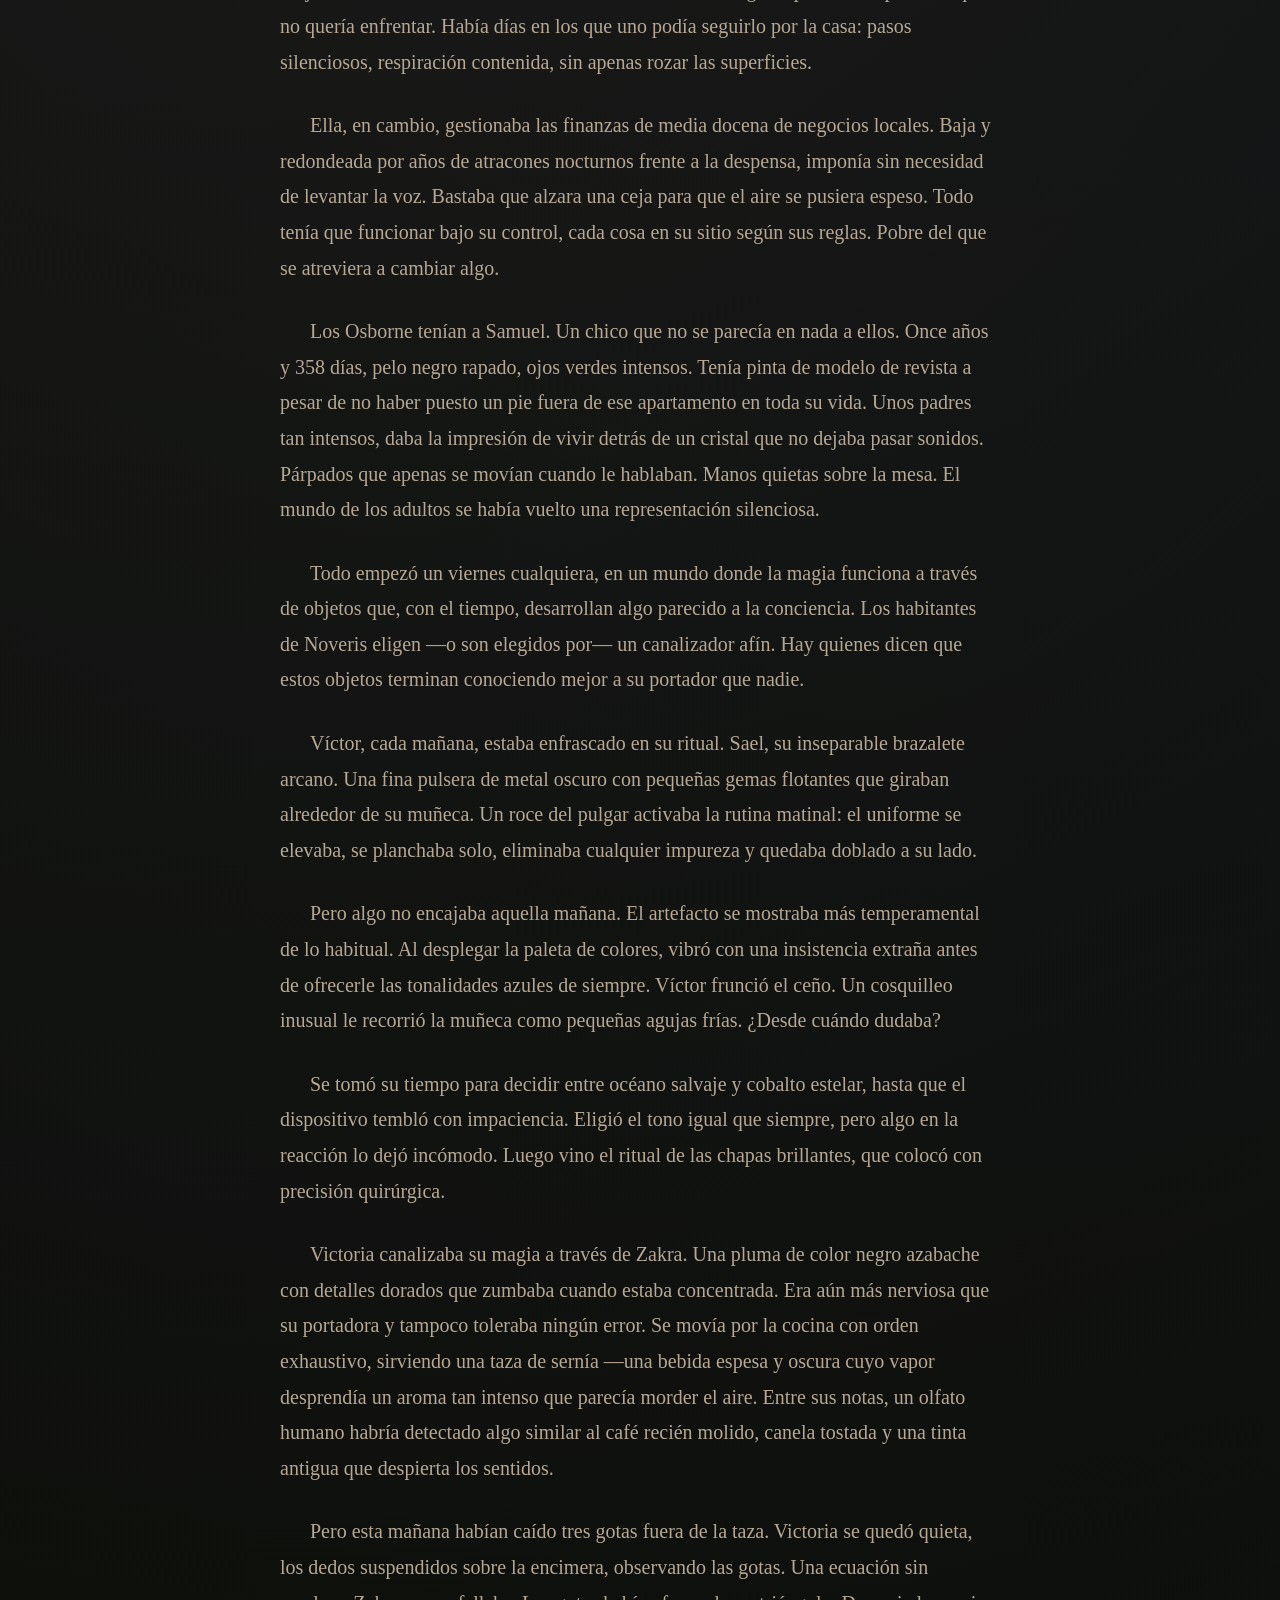
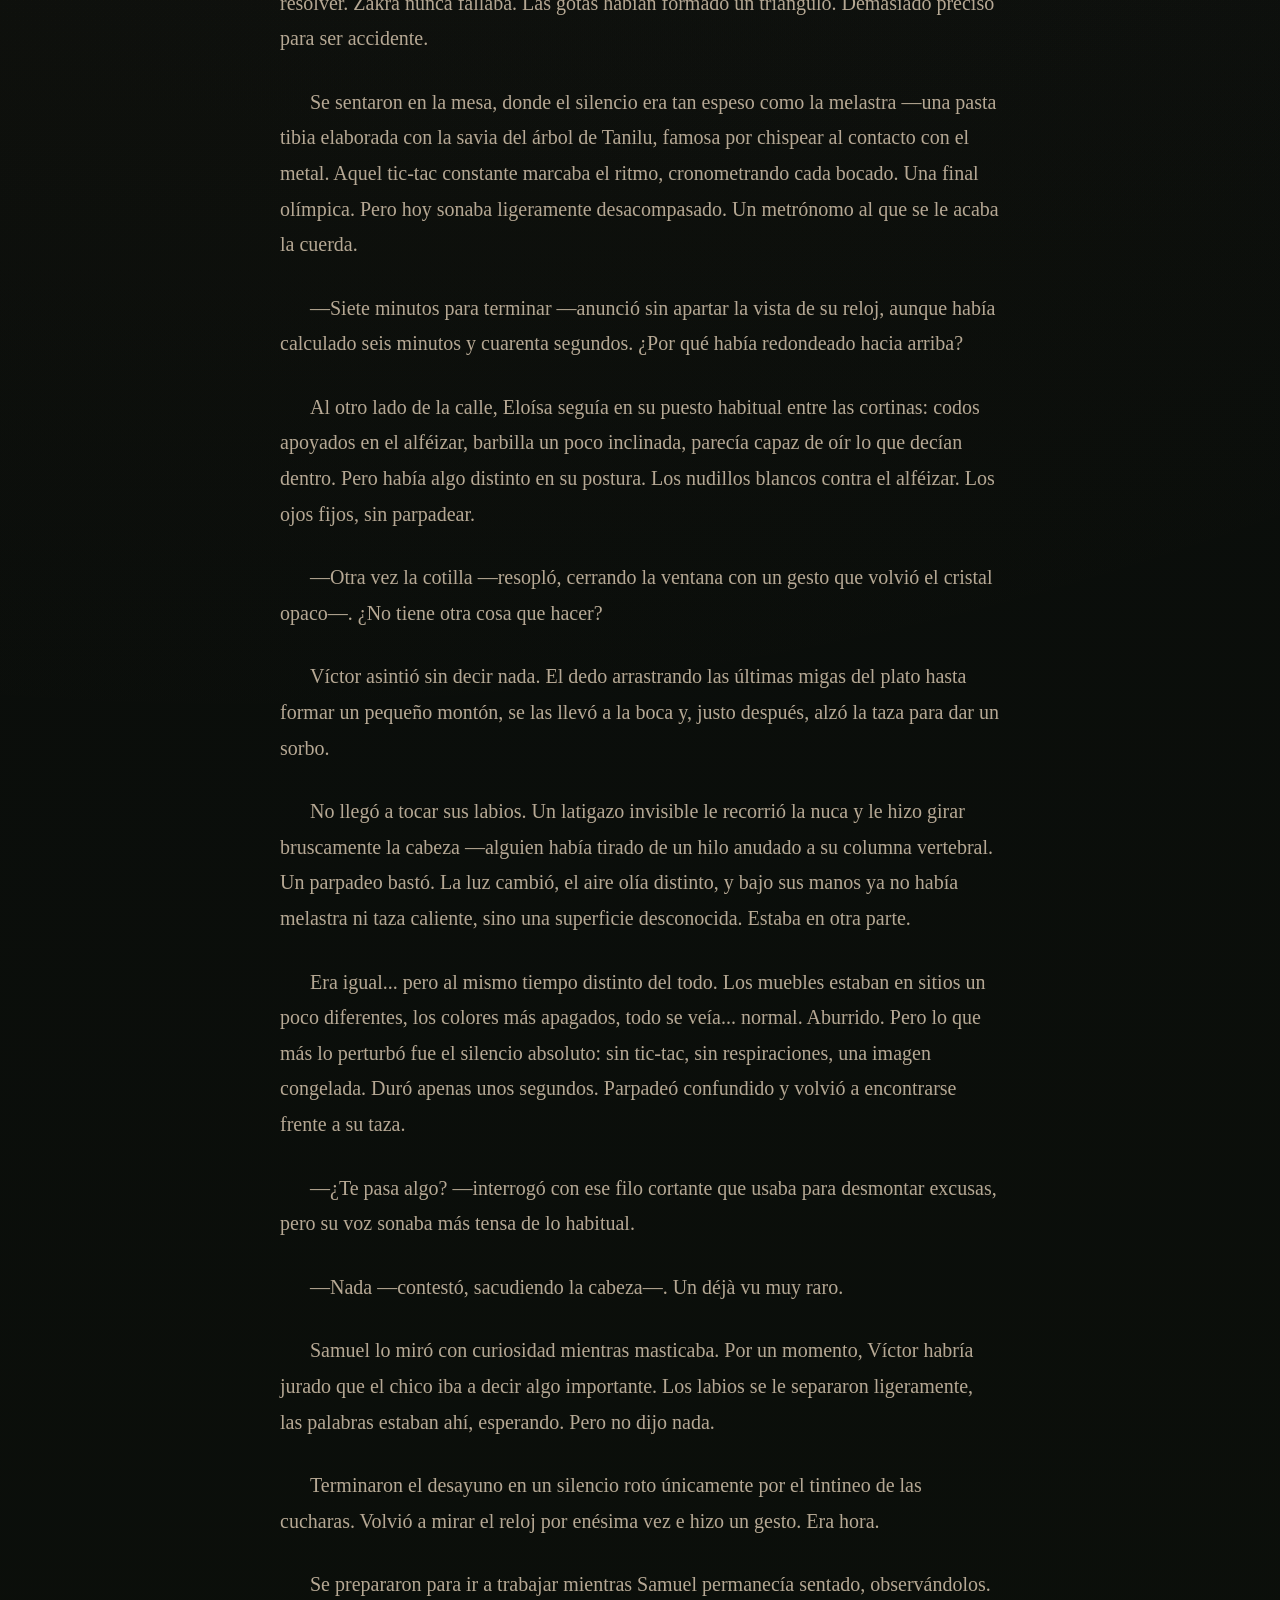
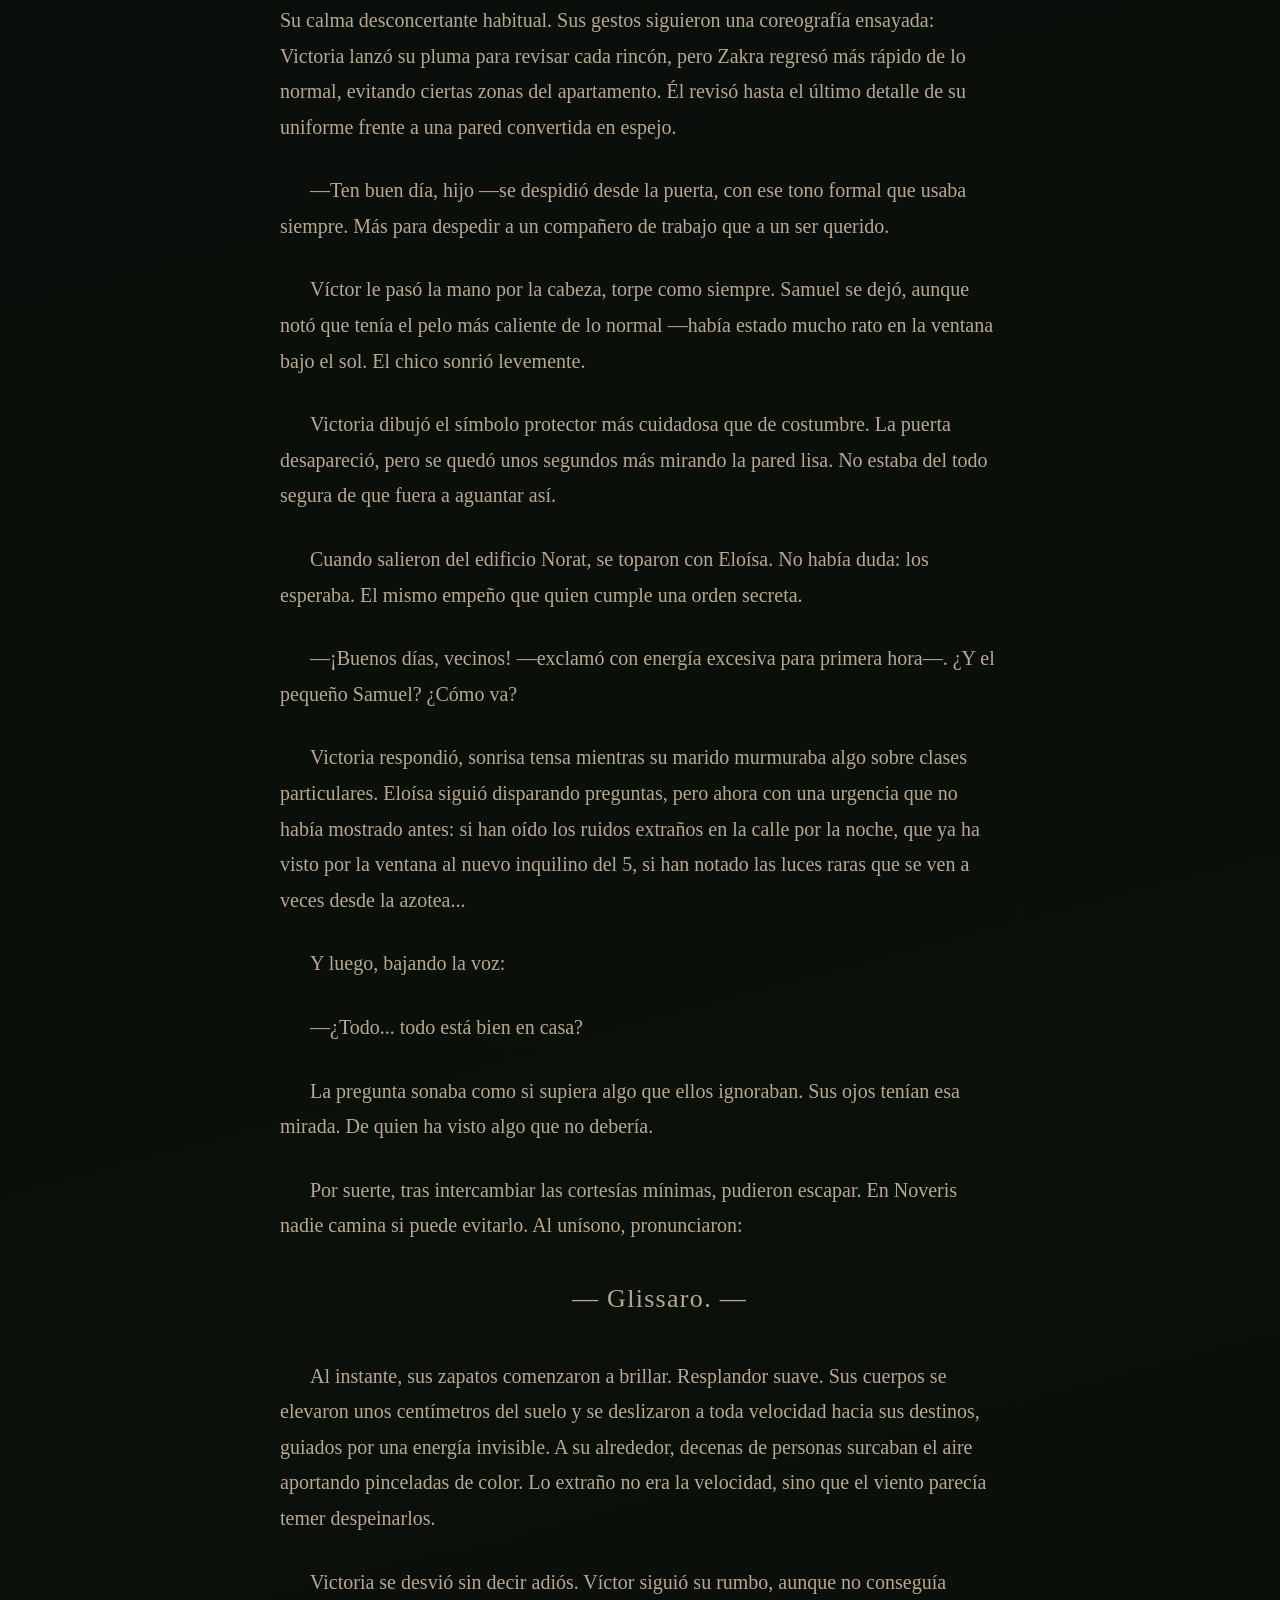
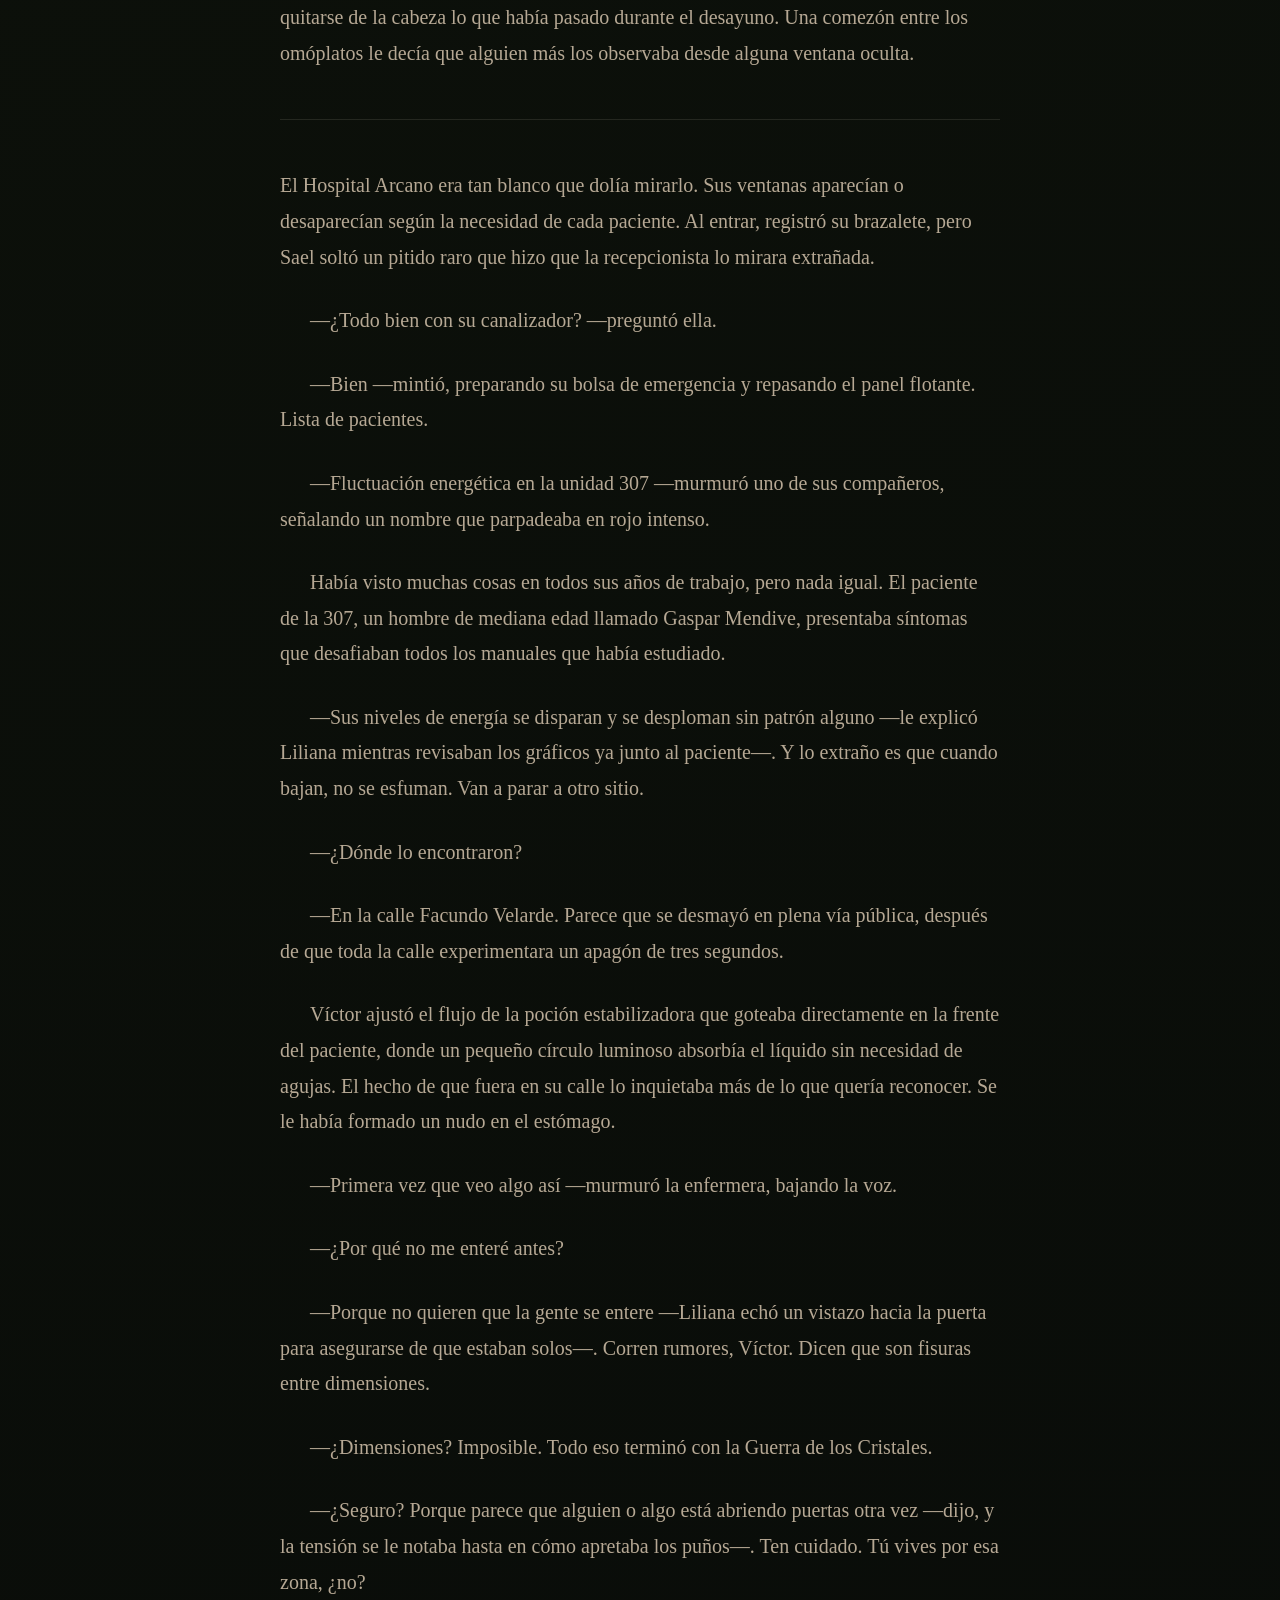
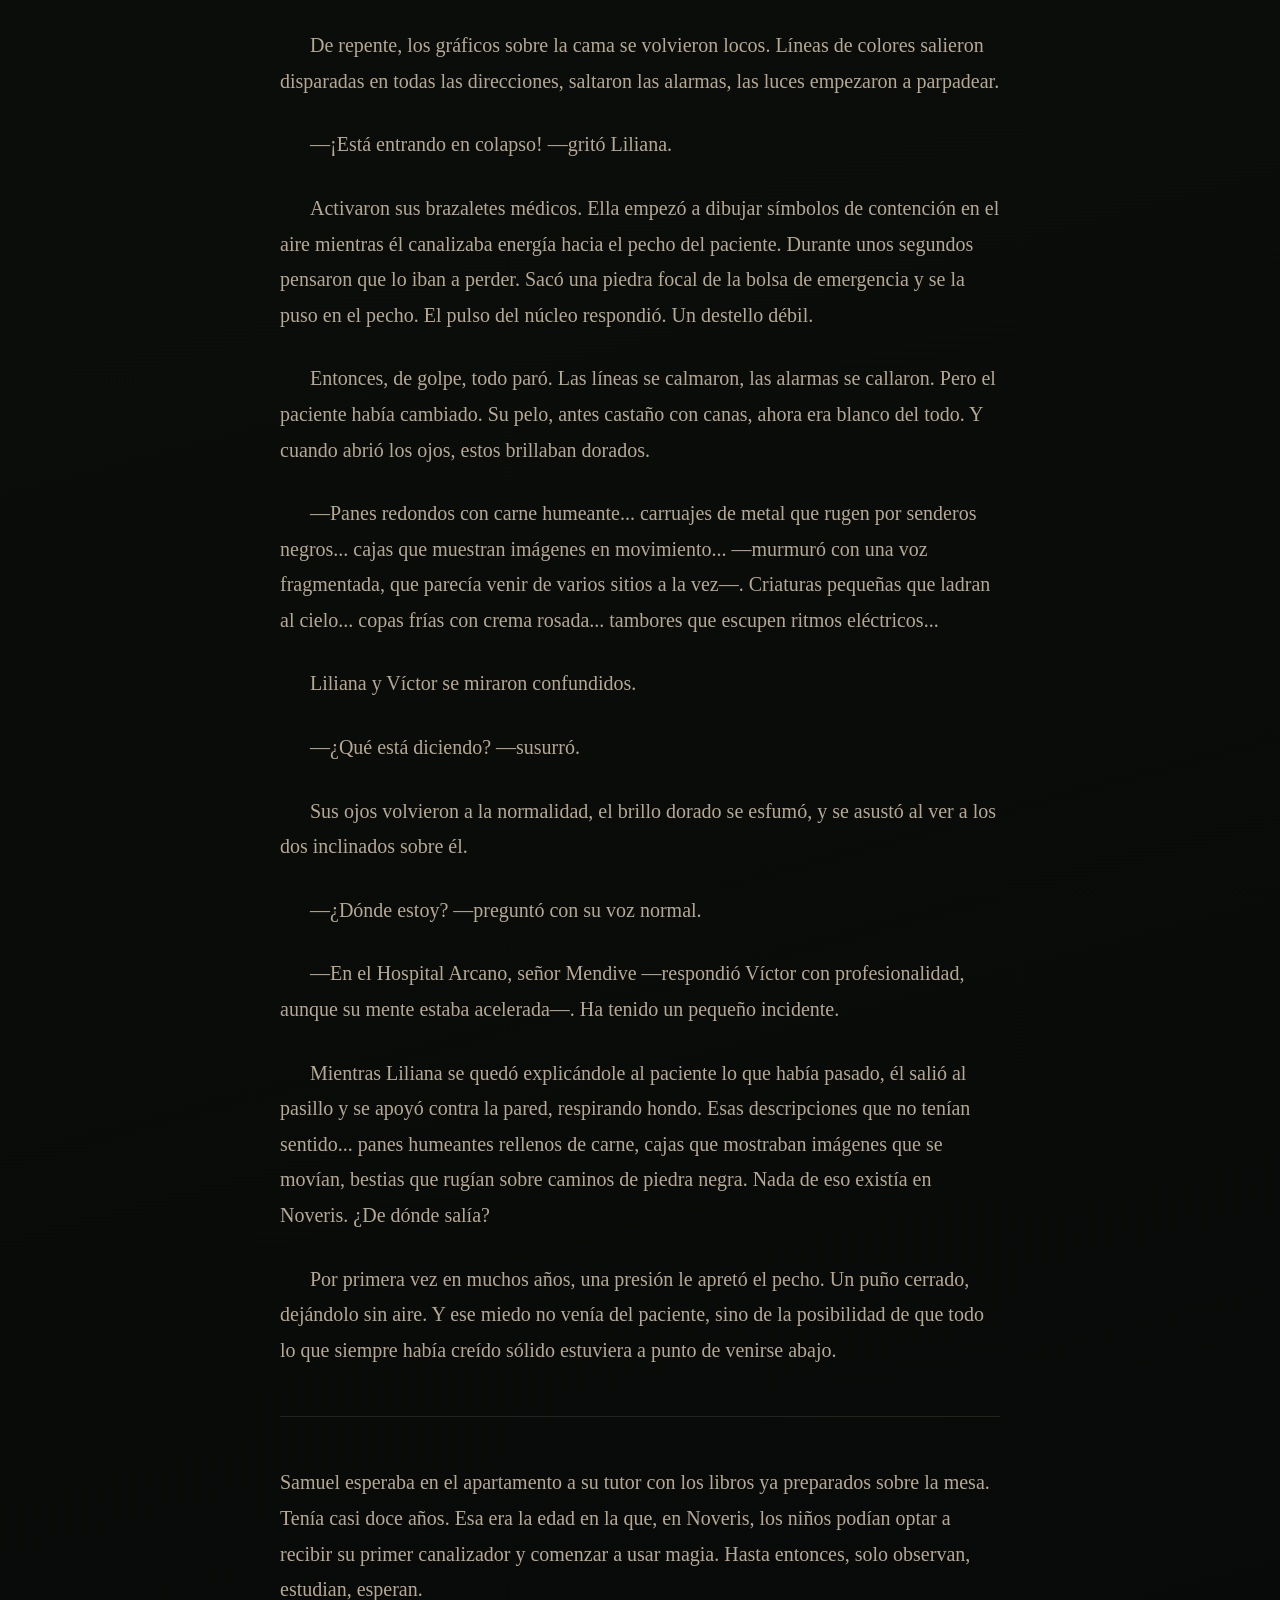
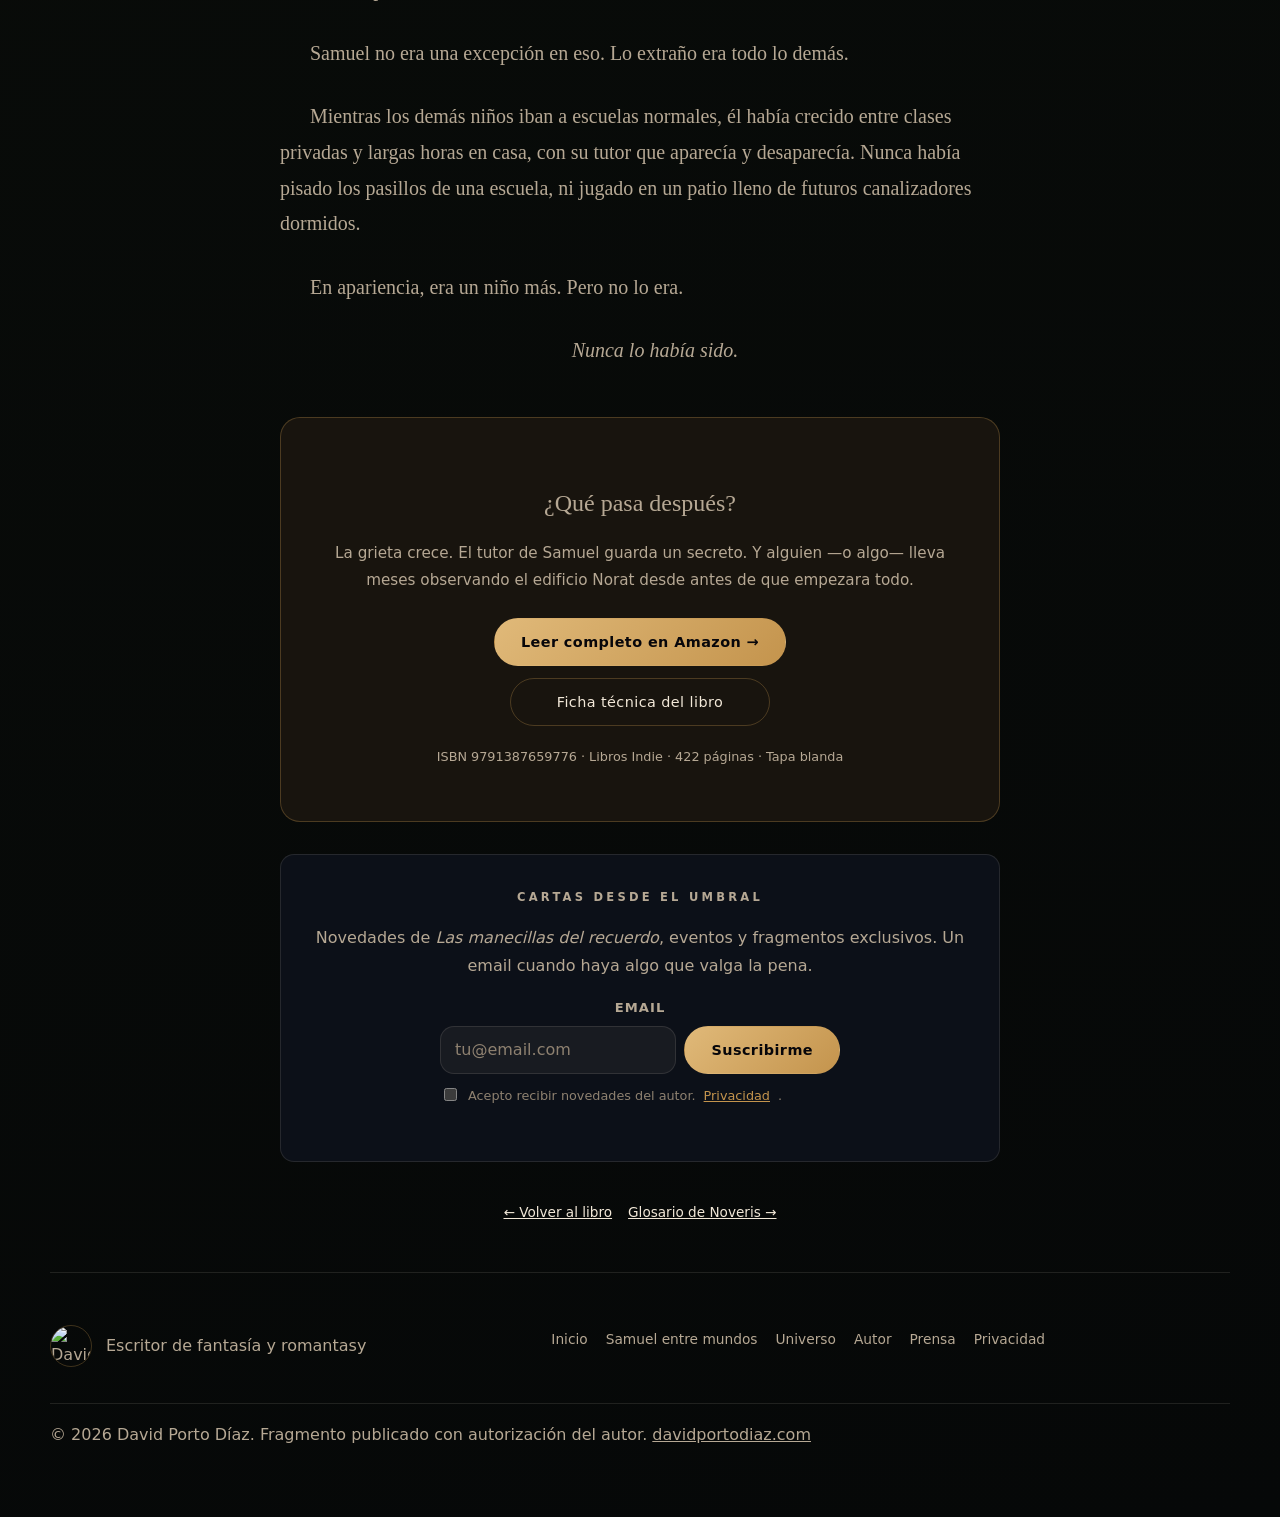
==== commit 07226feb: "Polish mobile forms and touch controls" ====
--- a/fragmento/index.html
+++ b/fragmento/index.html
@@ -69,7 +69,7 @@
     <header class="site-header">
       <a class="brand" href="/" aria-label="Volver al inicio - David Porto Díaz">
         <span class="brand-mark">
-          <img src="/assets/logo-david-porto-diaz-escritor.webp" alt="" class="brand-logo-img" aria-hidden="true" />
+          <img src="/assets/logo-david-porto-diaz-escritor.webp" alt="" class="brand-logo-img" width="52" height="52" aria-hidden="true" />
         </span>
         <span class="brand-text">
           <strong>David Porto Díaz</strong>
@@ -279,8 +279,9 @@
           <p class="eyebrow">Cartas desde el umbral</p>
           <p>Novedades de <em>Las manecillas del recuerdo</em>, eventos y fragmentos exclusivos. Un email cuando haya algo que valga la pena.</p>
           <form class="newsletter-form fragment-newsletter-form" id="newsletter-form-fragmento" novalidate>
+            <label class="form-field-label" for="nl-email-fragmento">Email</label>
             <div class="quiz-subscribe-row">
-              <input type="email" id="nl-email-fragmento" class="quiz-email-input" placeholder="tu@email.com" autocomplete="email" required />
+              <input type="email" id="nl-email-fragmento" name="email" class="quiz-email-input" placeholder="tu@email.com" autocomplete="email" aria-describedby="nl-status-fragmento" required />
               <button type="submit" class="button primary">Suscribirme</button>
             </div>
             <label class="quiz-gdpr-label">
@@ -303,7 +304,7 @@
     <footer class="site-footer">
       <div class="footer-top-row">
         <div class="footer-brand">
-          <img src="/assets/logo-david-porto-diaz-escritor.webp" alt="David Porto Díaz" class="footer-logo" loading="lazy" />
+          <img src="/assets/logo-david-porto-diaz-escritor.webp" alt="David Porto Díaz" class="footer-logo" width="42" height="42" loading="lazy" />
           <p>Escritor de fantasía y romantasy</p>
         </div>
         <nav class="footer-nav" aria-label="Pie de página">
--- a/styles.css
+++ b/styles.css
@@ -279,6 +279,10 @@
 .site-nav a:hover,
 .site-nav a:focus-visible {
   color: var(--text);
+}
+
+.mobile-bottom-nav {
+  display: none;
 }
 
 .nav-toggle {
@@ -455,6 +459,13 @@
   background: rgba(255, 255, 255, 0.04);
 }
 
+.button:active,
+.mobile-bottom-nav a:active,
+.quiz-option:active,
+.faq-question:active {
+  transform: translateY(1px) scale(0.99);
+}
+
 /* ─── Trust strip ─── */
 
 .trust-strip {
@@ -602,7 +613,7 @@
 /* ─── Sections ─── */
 
 .section {
-  padding: 88px 0;
+  padding: 88px clamp(28px, 3.6vw, 64px);
   border-top: 1px solid var(--border);
 }
 
@@ -2738,6 +2749,10 @@
 /* ─── Responsive: 760px ─── */
 
 @media (max-width: 760px) {
+  body {
+    padding-bottom: calc(76px + env(safe-area-inset-bottom));
+  }
+
   .features-grid,
   .buy-grid {
     grid-template-columns: 1fr;
@@ -2818,7 +2833,7 @@
   }
 
   .section {
-    padding: 54px 8px;
+    padding: 54px 18px;
   }
 
   .section-heading {
@@ -2936,6 +2951,59 @@
 
   .secondary-photo-img {
     height: 200px;
+  }
+
+  .mobile-bottom-nav {
+    position: fixed;
+    left: max(12px, env(safe-area-inset-left));
+    right: max(12px, env(safe-area-inset-right));
+    bottom: max(10px, env(safe-area-inset-bottom));
+    z-index: 950;
+    display: grid;
+    grid-template-columns: repeat(5, minmax(0, 1fr));
+    gap: 4px;
+    padding: 8px;
+    border: 1px solid rgba(244, 236, 223, 0.14);
+    border-radius: 22px;
+    background: rgba(8, 10, 12, 0.92);
+    box-shadow: 0 18px 50px rgba(0, 0, 0, 0.42);
+    backdrop-filter: blur(18px);
+    -webkit-backdrop-filter: blur(18px);
+  }
+
+  .mobile-bottom-nav a {
+    min-width: 0;
+    min-height: 52px;
+    display: flex;
+    flex-direction: column;
+    align-items: center;
+    justify-content: center;
+    gap: 3px;
+    border-radius: 16px;
+    color: var(--muted);
+    text-decoration: none;
+    font-size: 0.72rem;
+    line-height: 1.1;
+  }
+
+  .mobile-bottom-nav a span {
+    color: var(--accent-strong);
+    font-size: 1.05rem;
+    line-height: 1;
+  }
+
+  .mobile-bottom-nav a small {
+    max-width: 100%;
+    overflow: hidden;
+    text-overflow: ellipsis;
+    white-space: nowrap;
+    font-size: 0.68rem;
+  }
+
+  .mobile-bottom-nav a[aria-current="page"],
+  .mobile-bottom-nav a:focus-visible {
+    color: var(--text);
+    background: rgba(196, 148, 77, 0.14);
   }
 }
 
@@ -3005,10 +3073,10 @@
 
 @media (max-width: 760px) {
   .back-to-top {
-    bottom: 18px;
-    right: 16px;
-    width: 40px;
-    height: 40px;
+    bottom: calc(92px + env(safe-area-inset-bottom));
+    right: 18px;
+    width: 44px;
+    height: 44px;
   }
 }
 
@@ -3247,6 +3315,36 @@
 }
 
 @media (max-width: 520px) {
+  .hero-actions,
+  .button-row,
+  .fragment-nav-links {
+    flex-direction: column;
+    align-items: stretch;
+  }
+
+  .hero-actions .button,
+  .button-row .button,
+  .fragment-nav-links .button {
+    width: 100%;
+    text-align: center;
+  }
+
+  .retailers-links {
+    display: grid;
+    grid-template-columns: 1fr;
+    gap: 8px;
+  }
+
+  .retailers-links a {
+    min-height: 44px;
+    display: inline-flex;
+    align-items: center;
+  }
+
+  .retailers-sep {
+    display: none;
+  }
+
   .lore-artifact-spotlight {
     flex-direction: column;
     align-items: flex-start;
@@ -3535,6 +3633,16 @@
   margin-bottom: 12px;
 }
 
+.form-field-label {
+  display: block;
+  margin: 0 0 8px;
+  color: var(--muted);
+  font-size: 0.82rem;
+  font-weight: 700;
+  letter-spacing: 0.08em;
+  text-transform: uppercase;
+}
+
 .quiz-email-input {
   flex: 1;
   min-height: 48px;
@@ -3544,7 +3652,7 @@
   background: rgba(242, 232, 216, 0.05);
   color: var(--text);
   font-family: var(--font-body);
-  font-size: 0.95rem;
+  font-size: 1rem;
   outline: none;
   transition: border-color 0.18s;
 }
@@ -3941,8 +4049,8 @@
   }
 
   .section {
-    padding-left: 6px;
-    padding-right: 6px;
+    padding-left: 14px;
+    padding-right: 14px;
   }
 
   .section-heading h2,
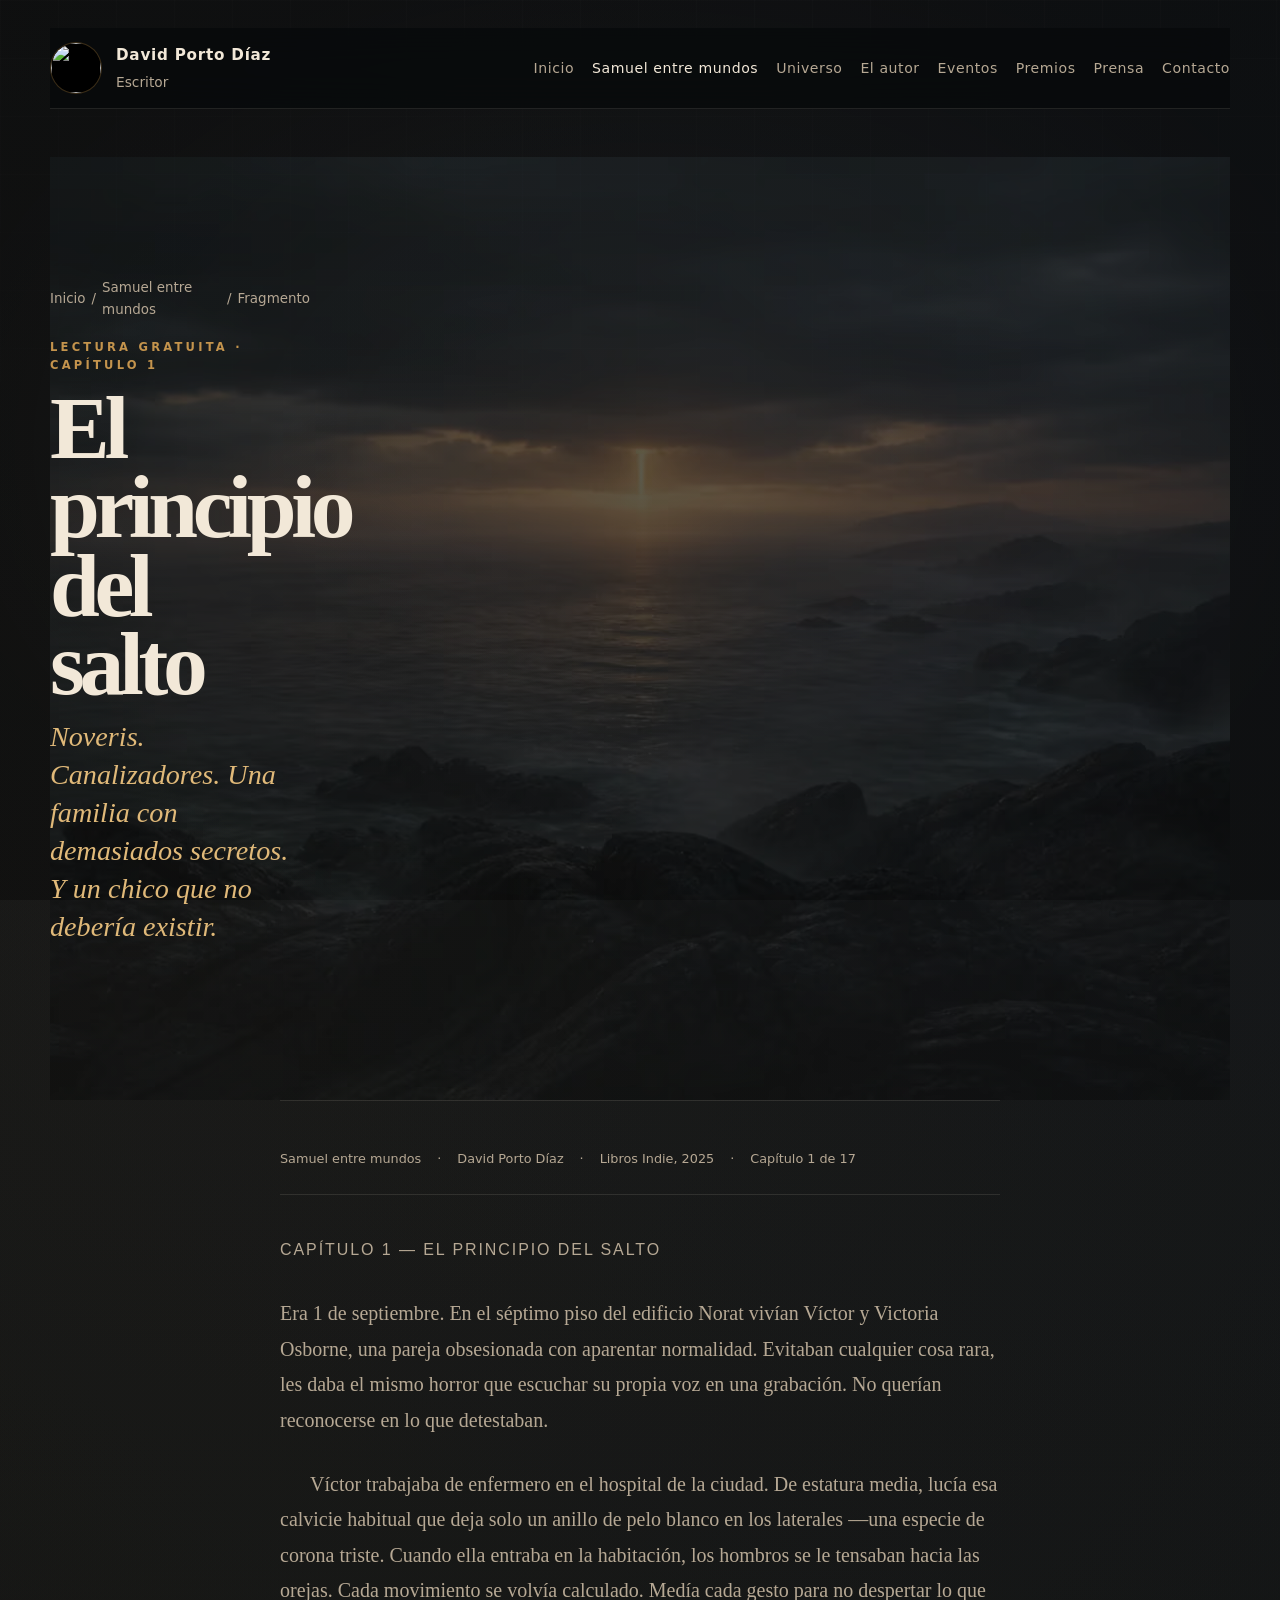
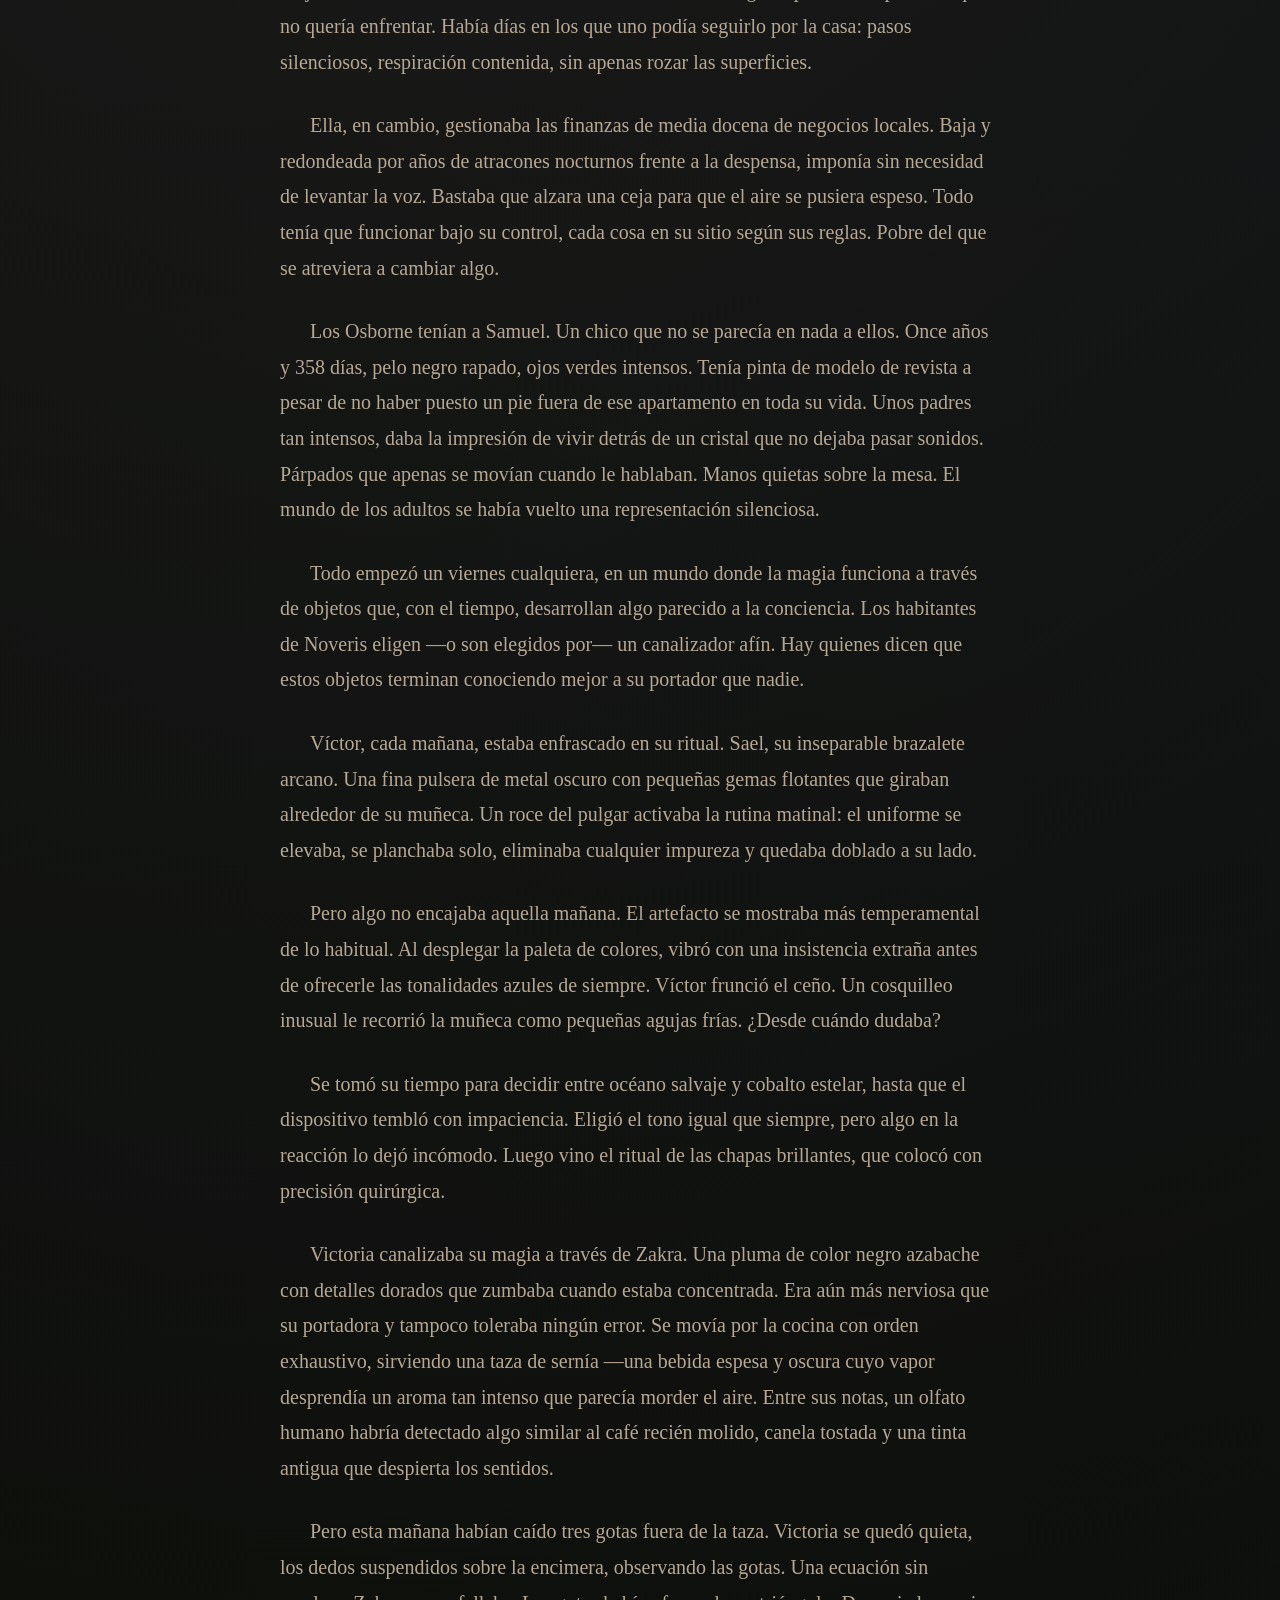
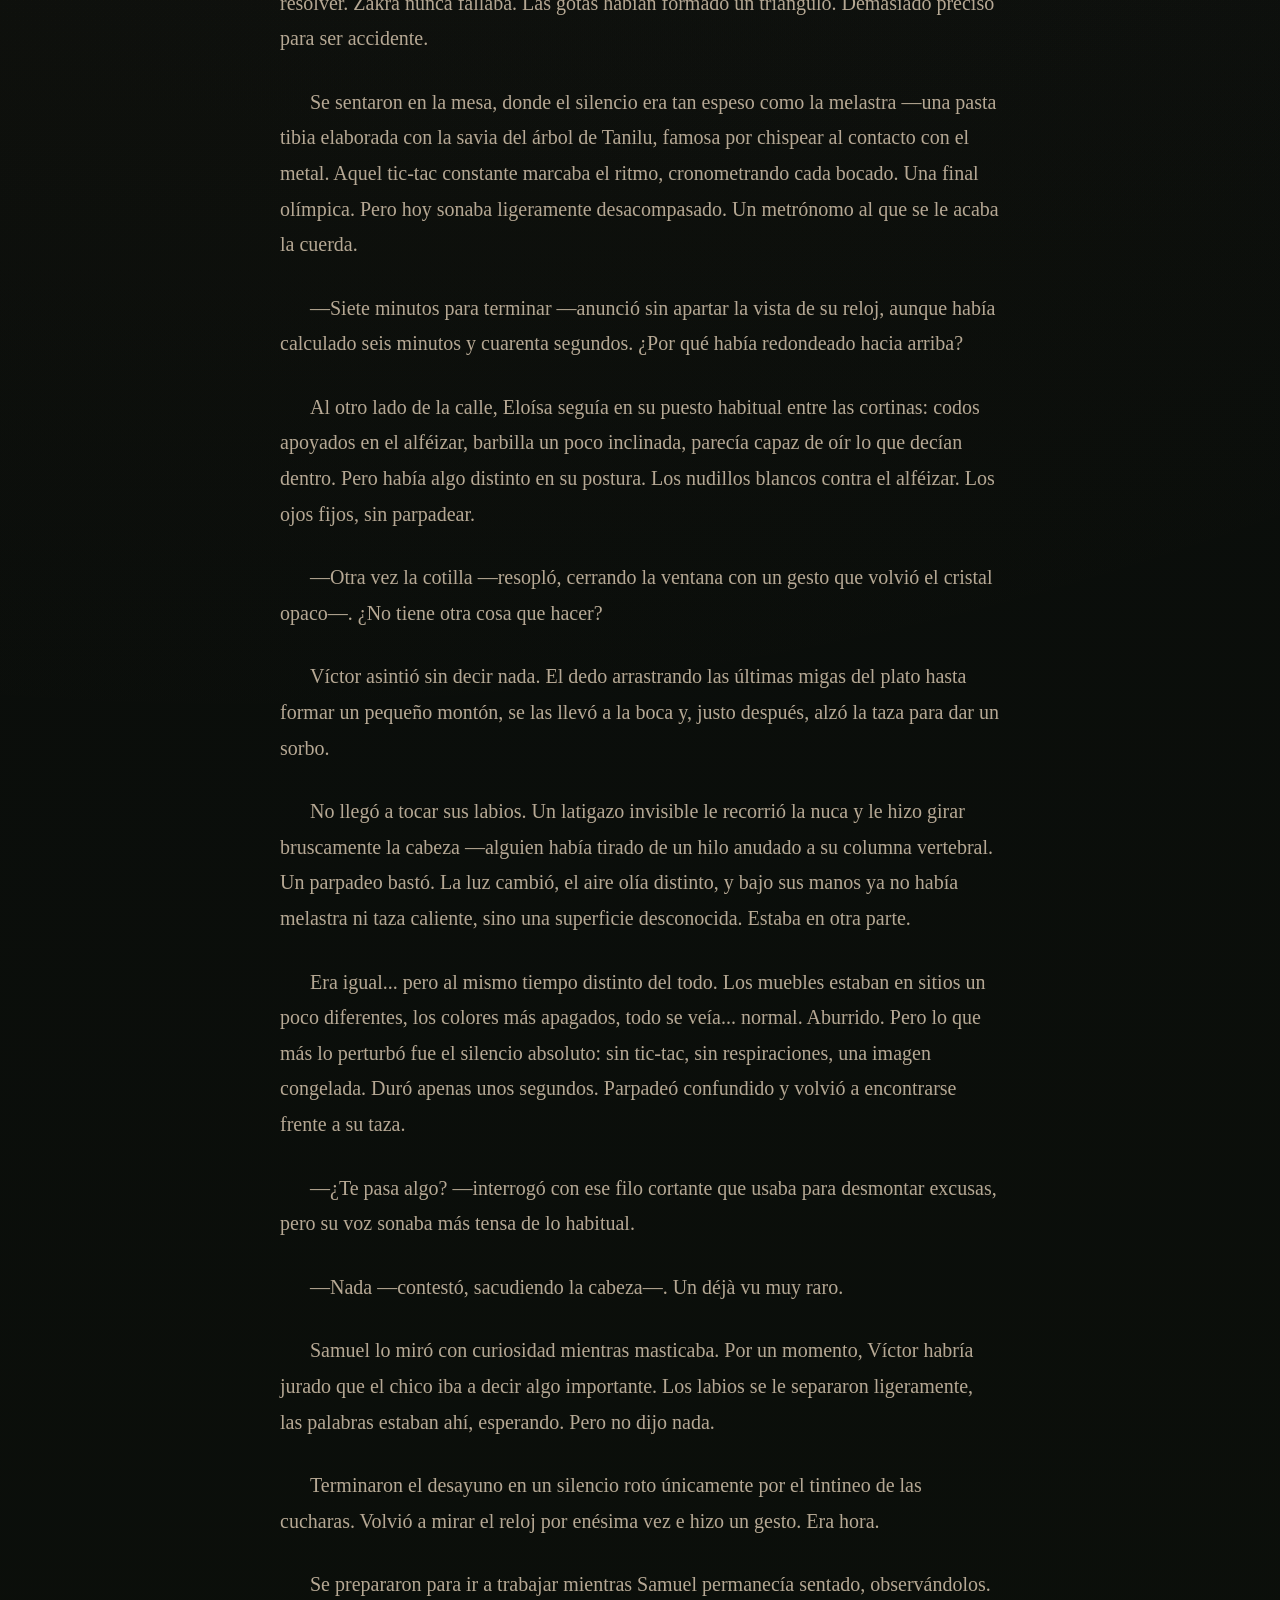
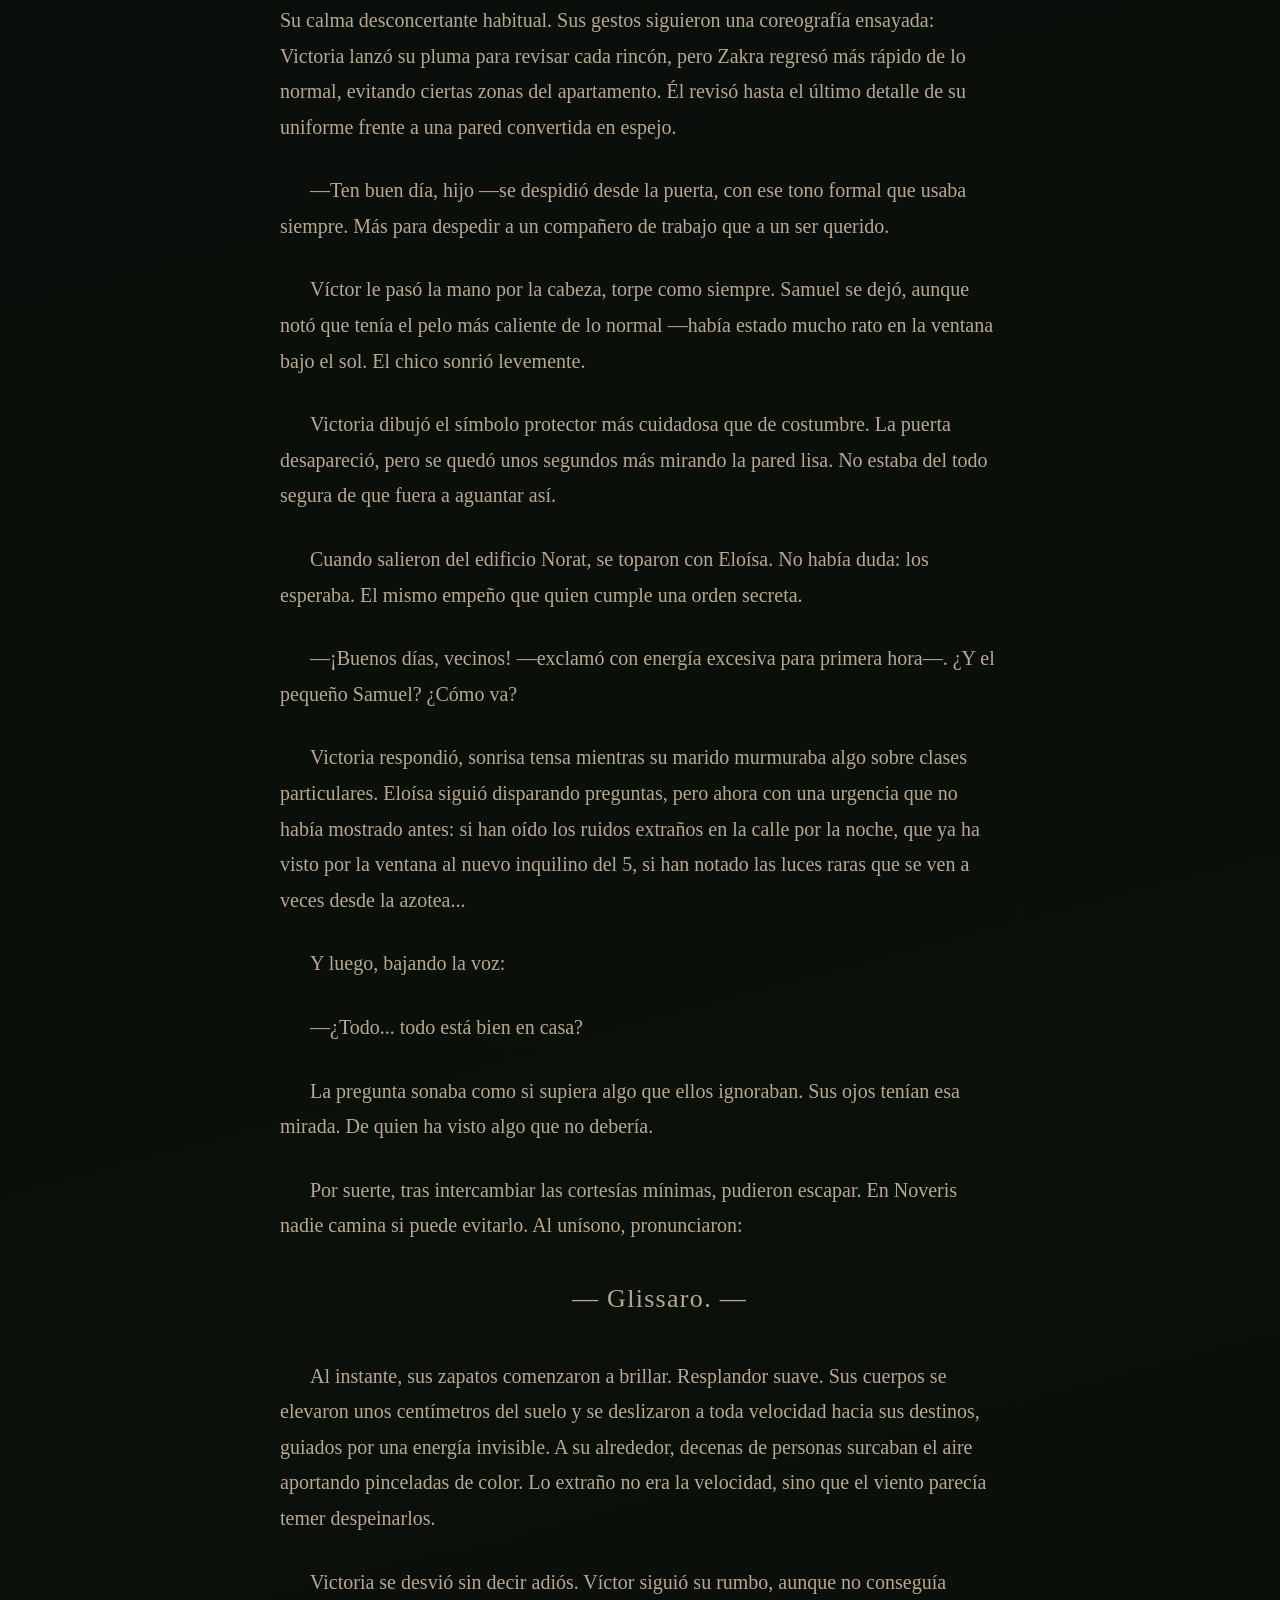
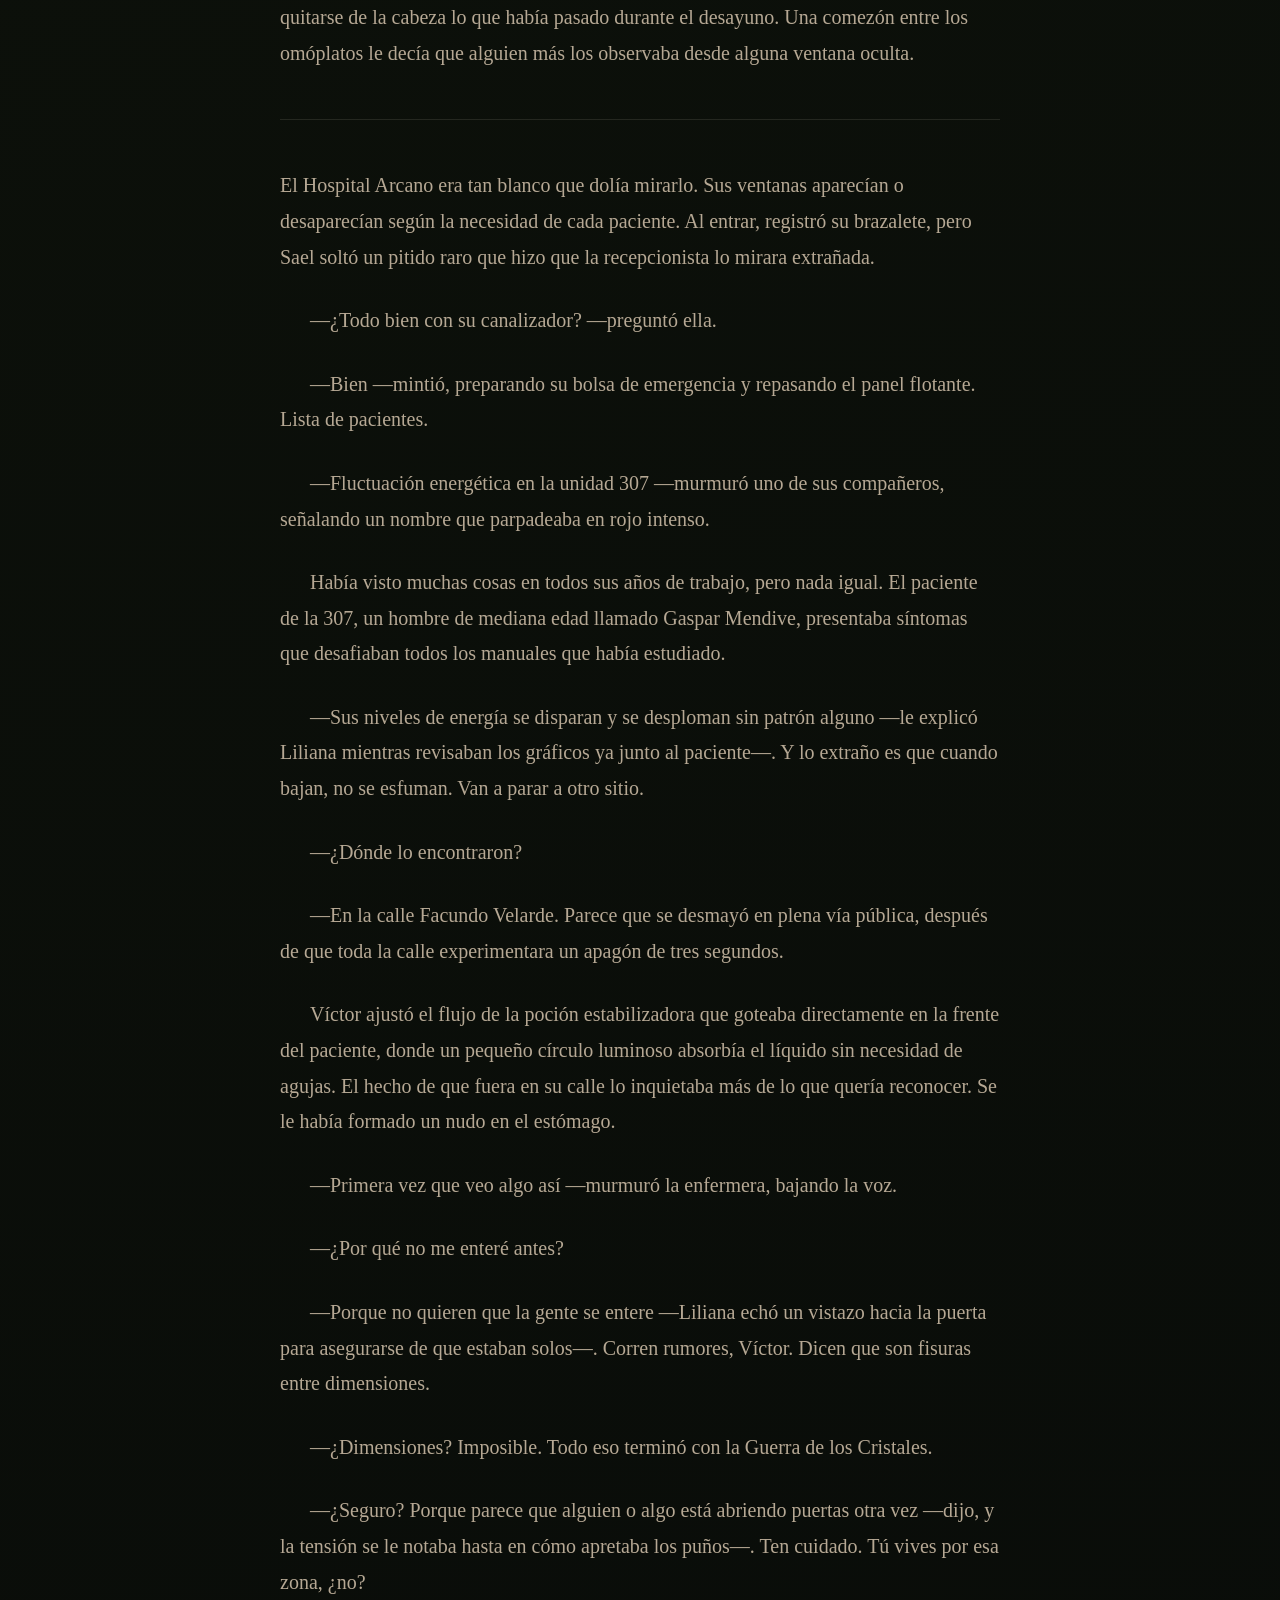
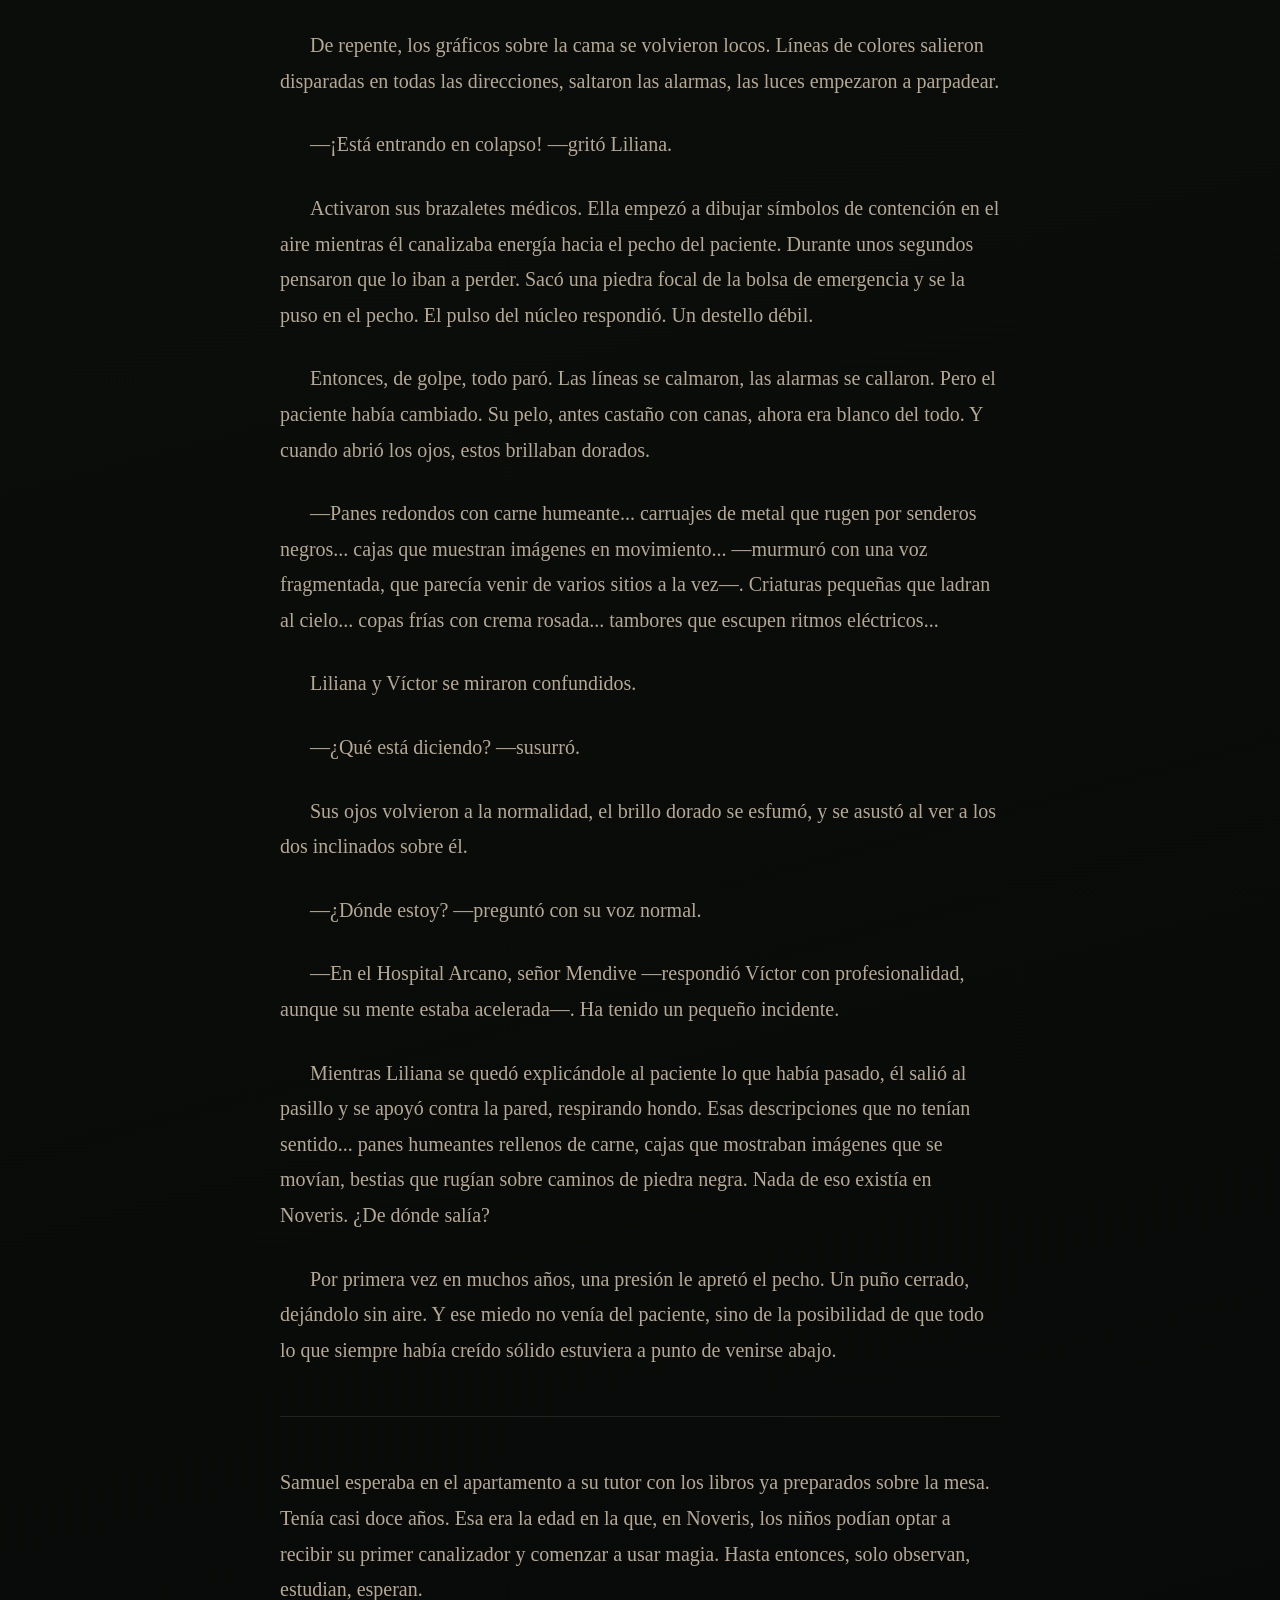
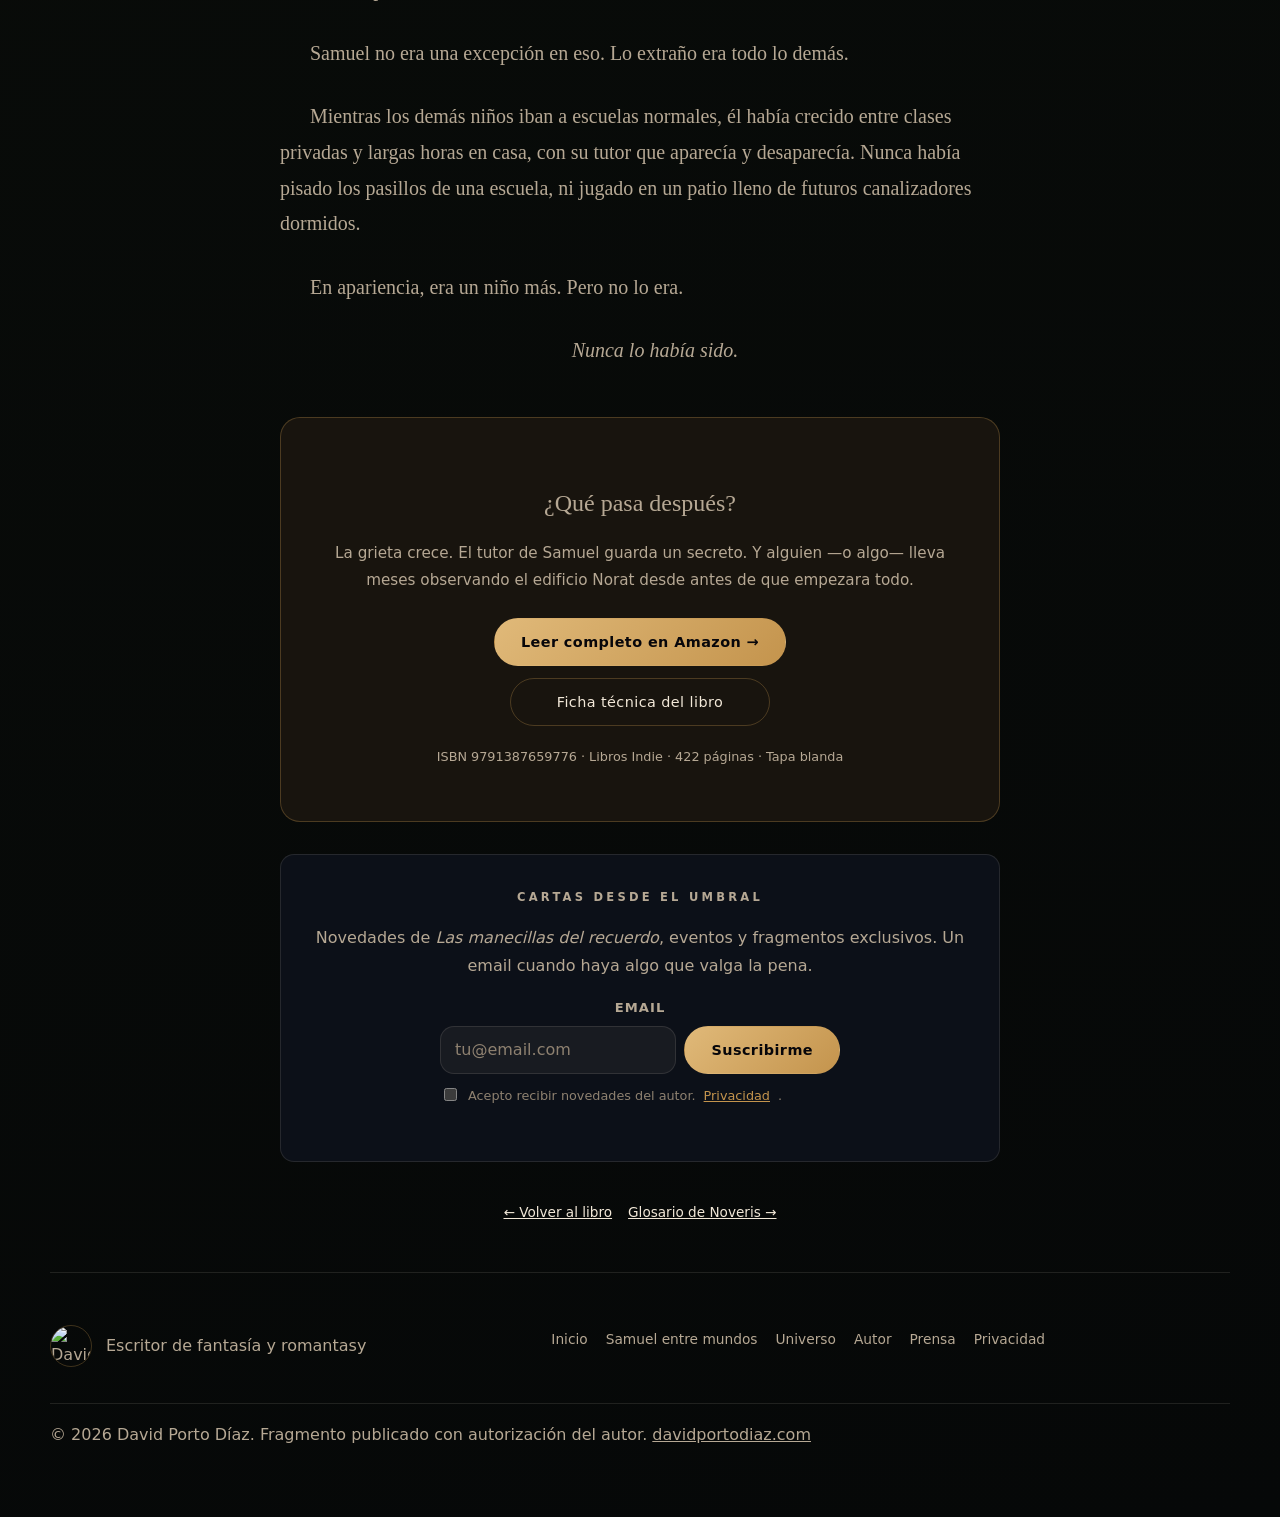
==== commit ae663cf0: "Normalize navigation and stabilize mobile anchors" ====
--- a/fragmento/index.html
+++ b/fragmento/index.html
@@ -84,7 +84,10 @@
         <a href="/libros/samuel-entre-mundos/" aria-current="page">Samuel entre mundos</a>
         <a href="/universo/noveris/">Universo</a>
         <a href="/autor.html">El autor</a>
+        <a href="/eventos.html">Eventos</a>
+        <a href="/premios.html">Premios</a>
         <a href="/prensa.html">Prensa</a>
+        <a href="/#contacto">Contacto</a>
       </nav>
     </header>
 
--- a/styles.css
+++ b/styles.css
@@ -260,7 +260,10 @@
 .site-nav {
   display: flex;
   align-items: center;
-  gap: 22px;
+  justify-content: flex-end;
+  flex-wrap: wrap;
+  gap: clamp(10px, 1.4vw, 22px);
+  row-gap: 4px;
 }
 
 .site-nav a {
@@ -277,7 +280,8 @@
 }
 
 .site-nav a:hover,
-.site-nav a:focus-visible {
+.site-nav a:focus-visible,
+.site-nav a[aria-current="page"] {
   color: var(--text);
 }
 
@@ -909,6 +913,9 @@
 
 .book-cover-img {
   width: 100%;
+  height: auto;
+  aspect-ratio: 2 / 3;
+  object-fit: contain;
   display: block;
   border-radius: 6px 14px 14px 6px;
   box-shadow:
@@ -1312,6 +1319,7 @@
   display: flex;
   align-items: center;
   justify-content: center;
+  min-height: 240px;
   padding: 20px 14px;
   background: rgba(0, 0, 0, 0.25);
 }
@@ -1319,6 +1327,7 @@
 .project-cover-img {
   width: 100%;
   height: auto;
+  aspect-ratio: 2 / 3;
   object-fit: contain;
   display: block;
   border-radius: 3px 6px 6px 3px;
@@ -2278,6 +2287,9 @@
 
 .book-hero-img {
   width: 100%;
+  height: auto;
+  aspect-ratio: 2 / 3;
+  object-fit: contain;
   display: block;
   border-radius: 6px 14px 14px 6px;
   box-shadow:
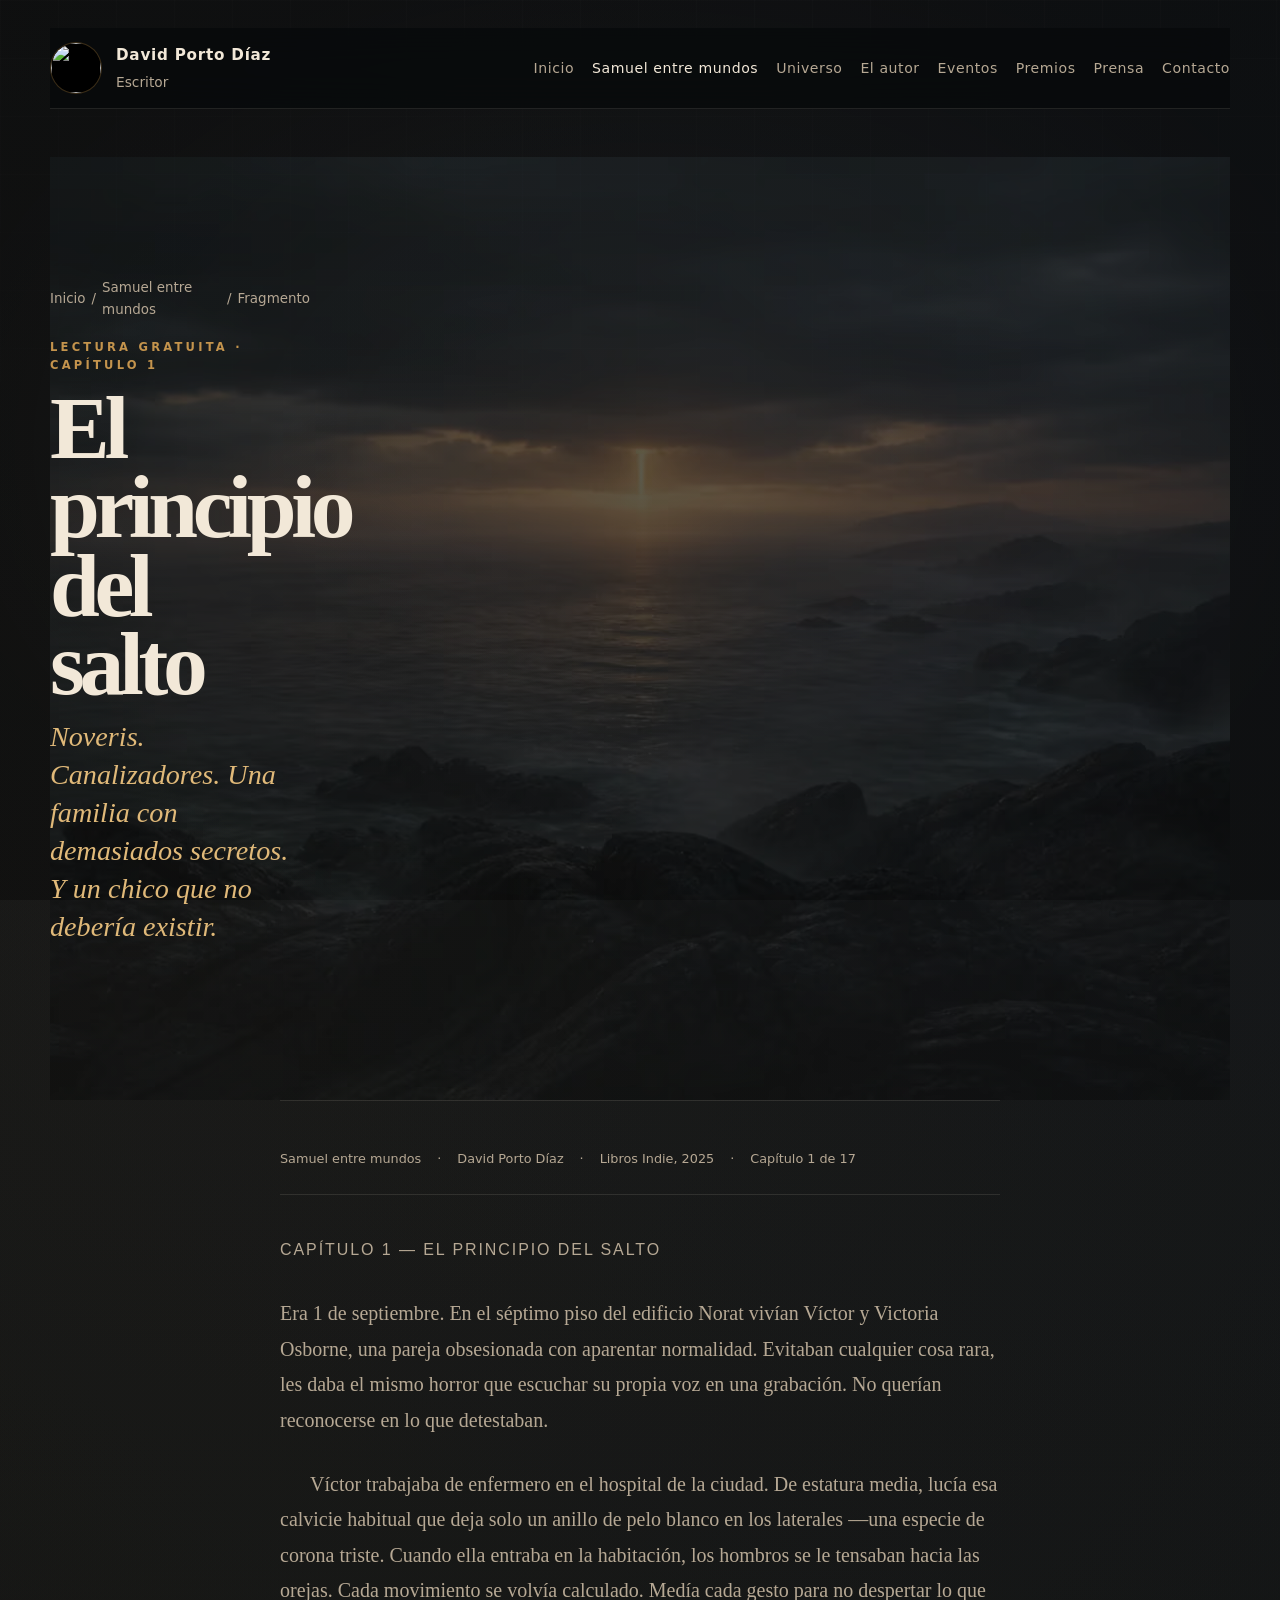
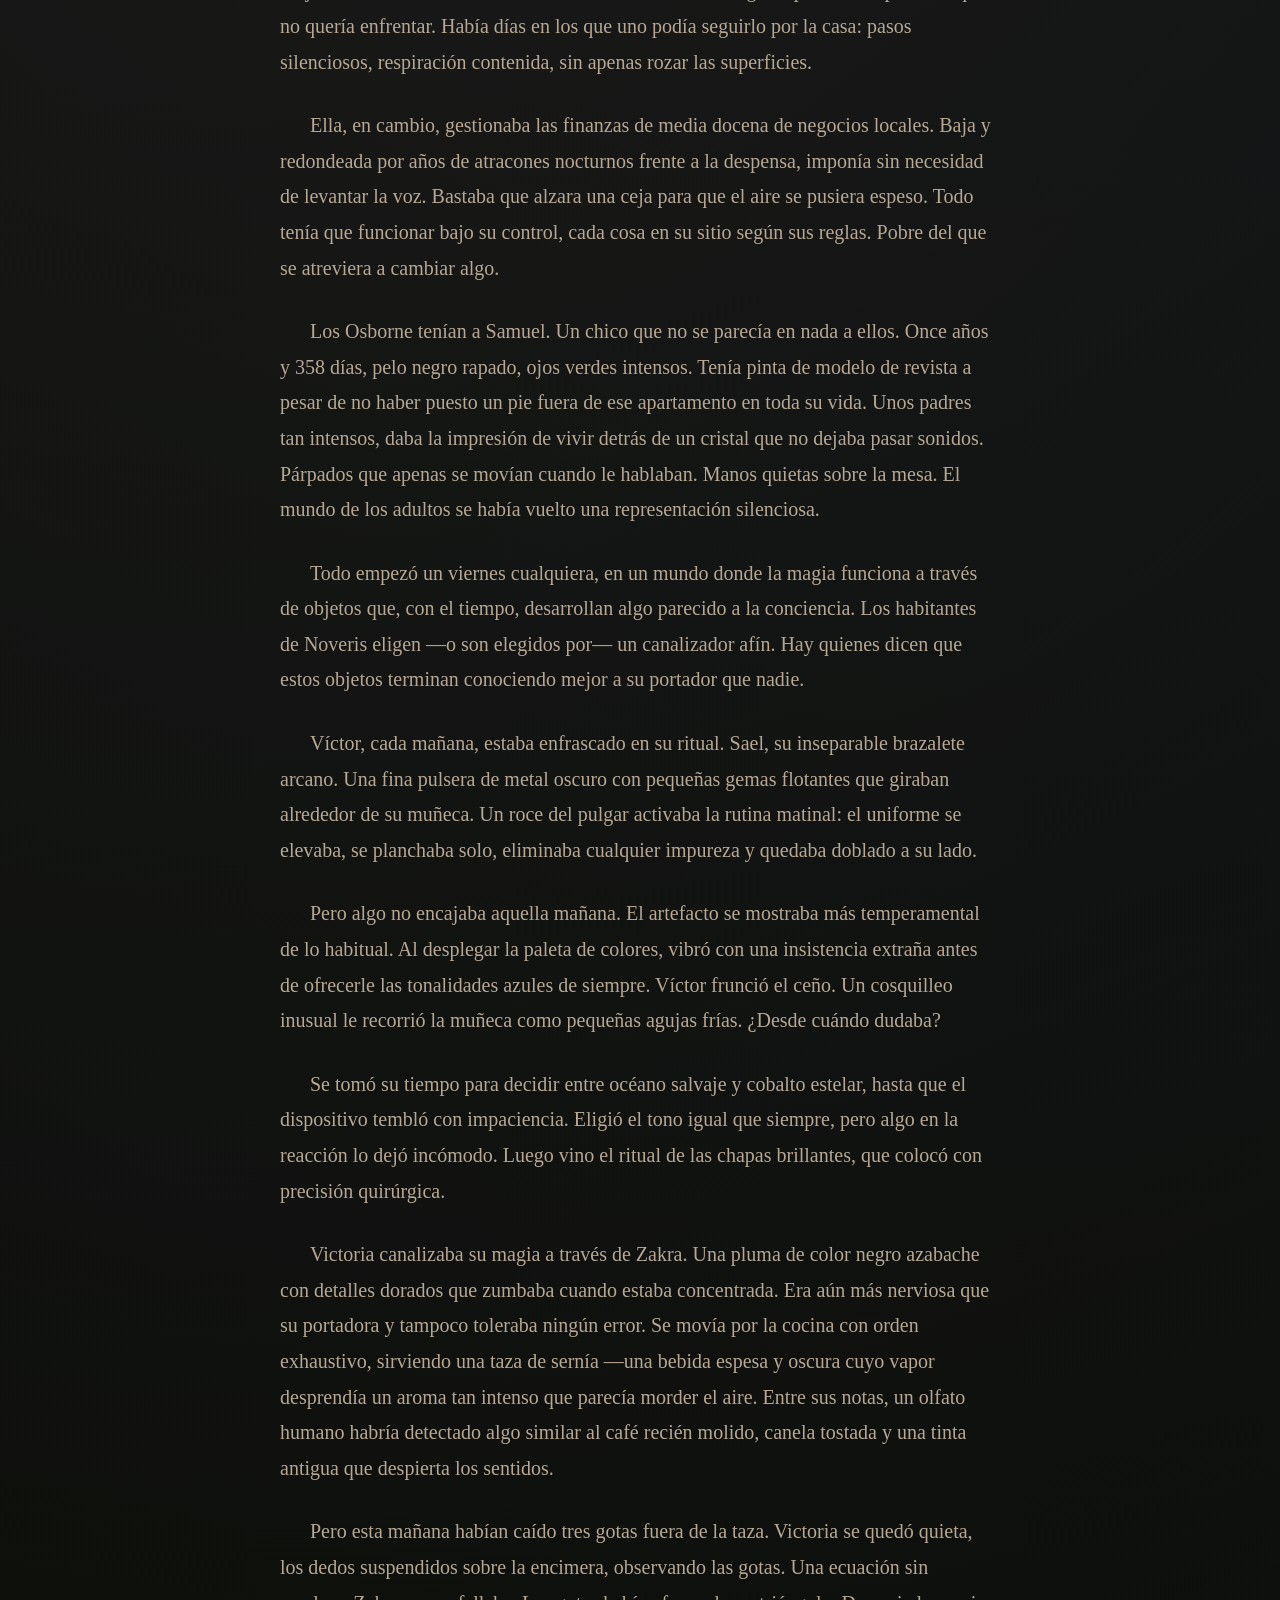
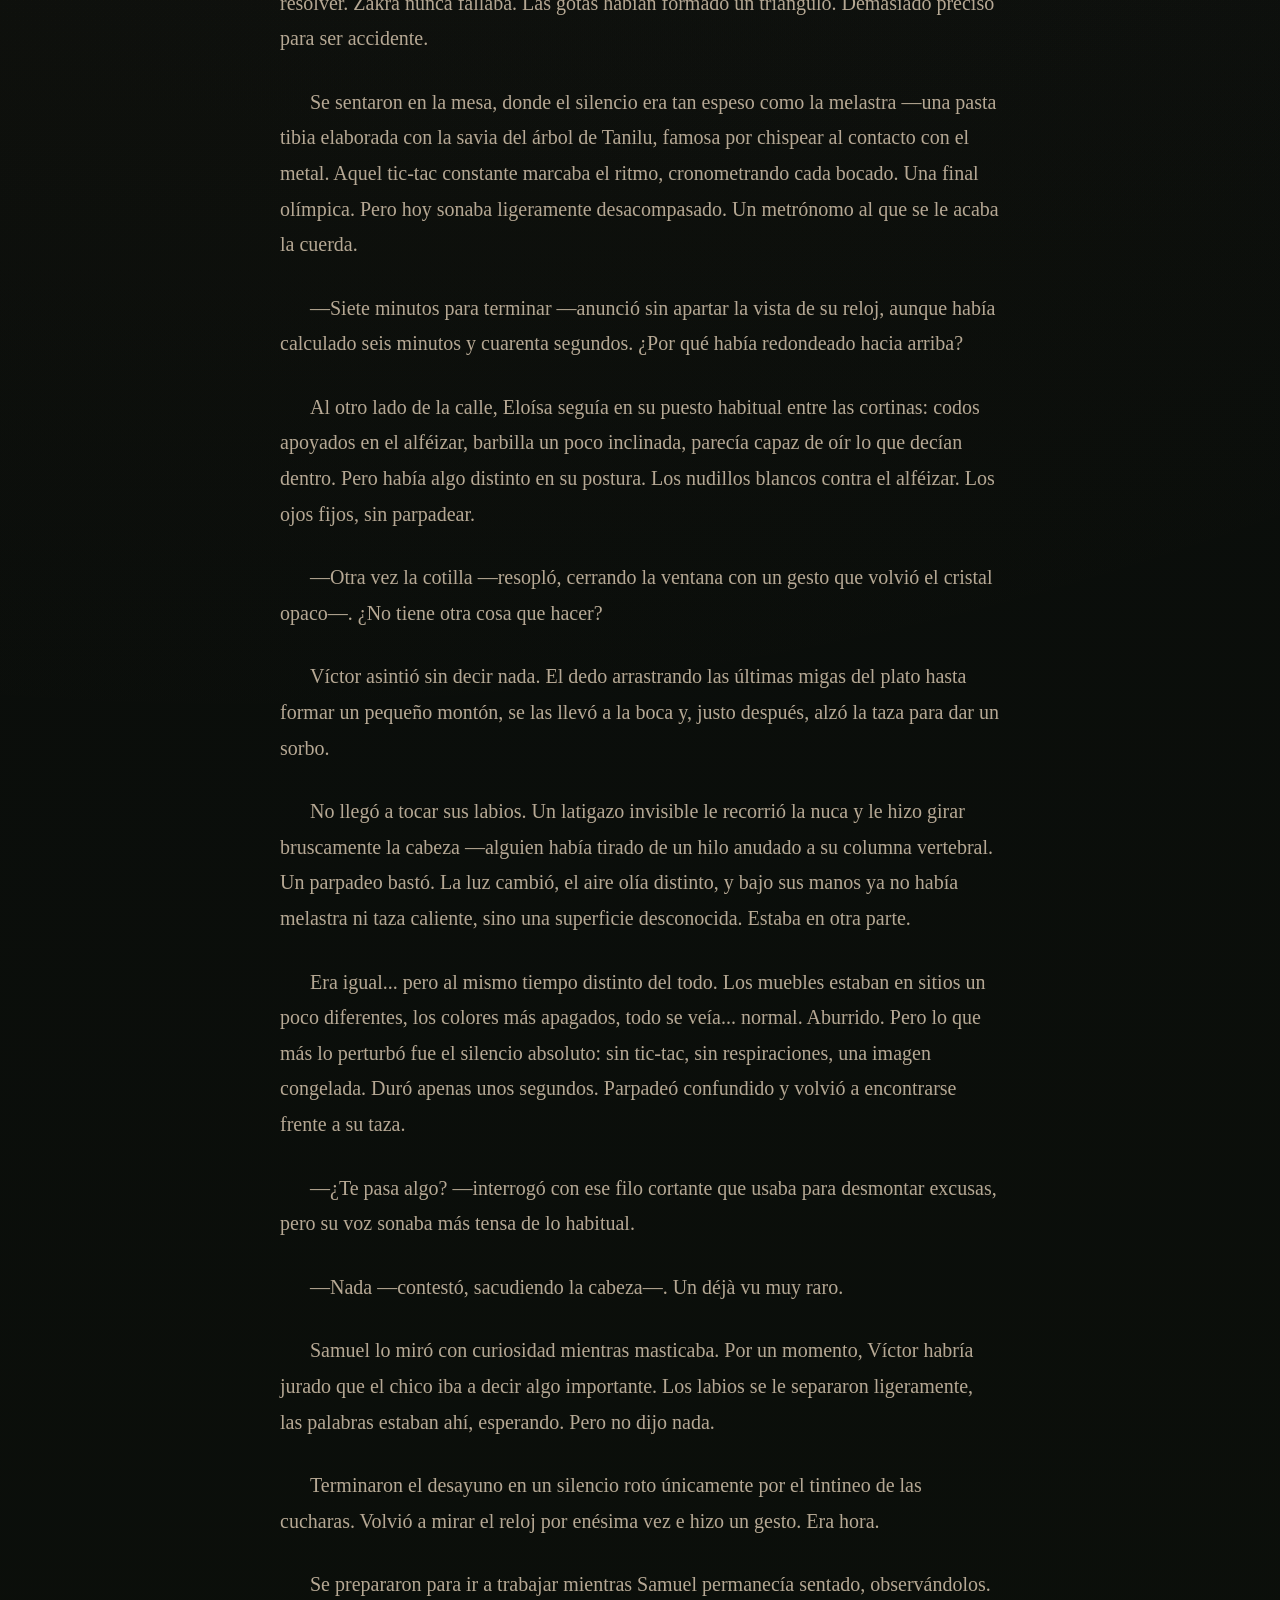
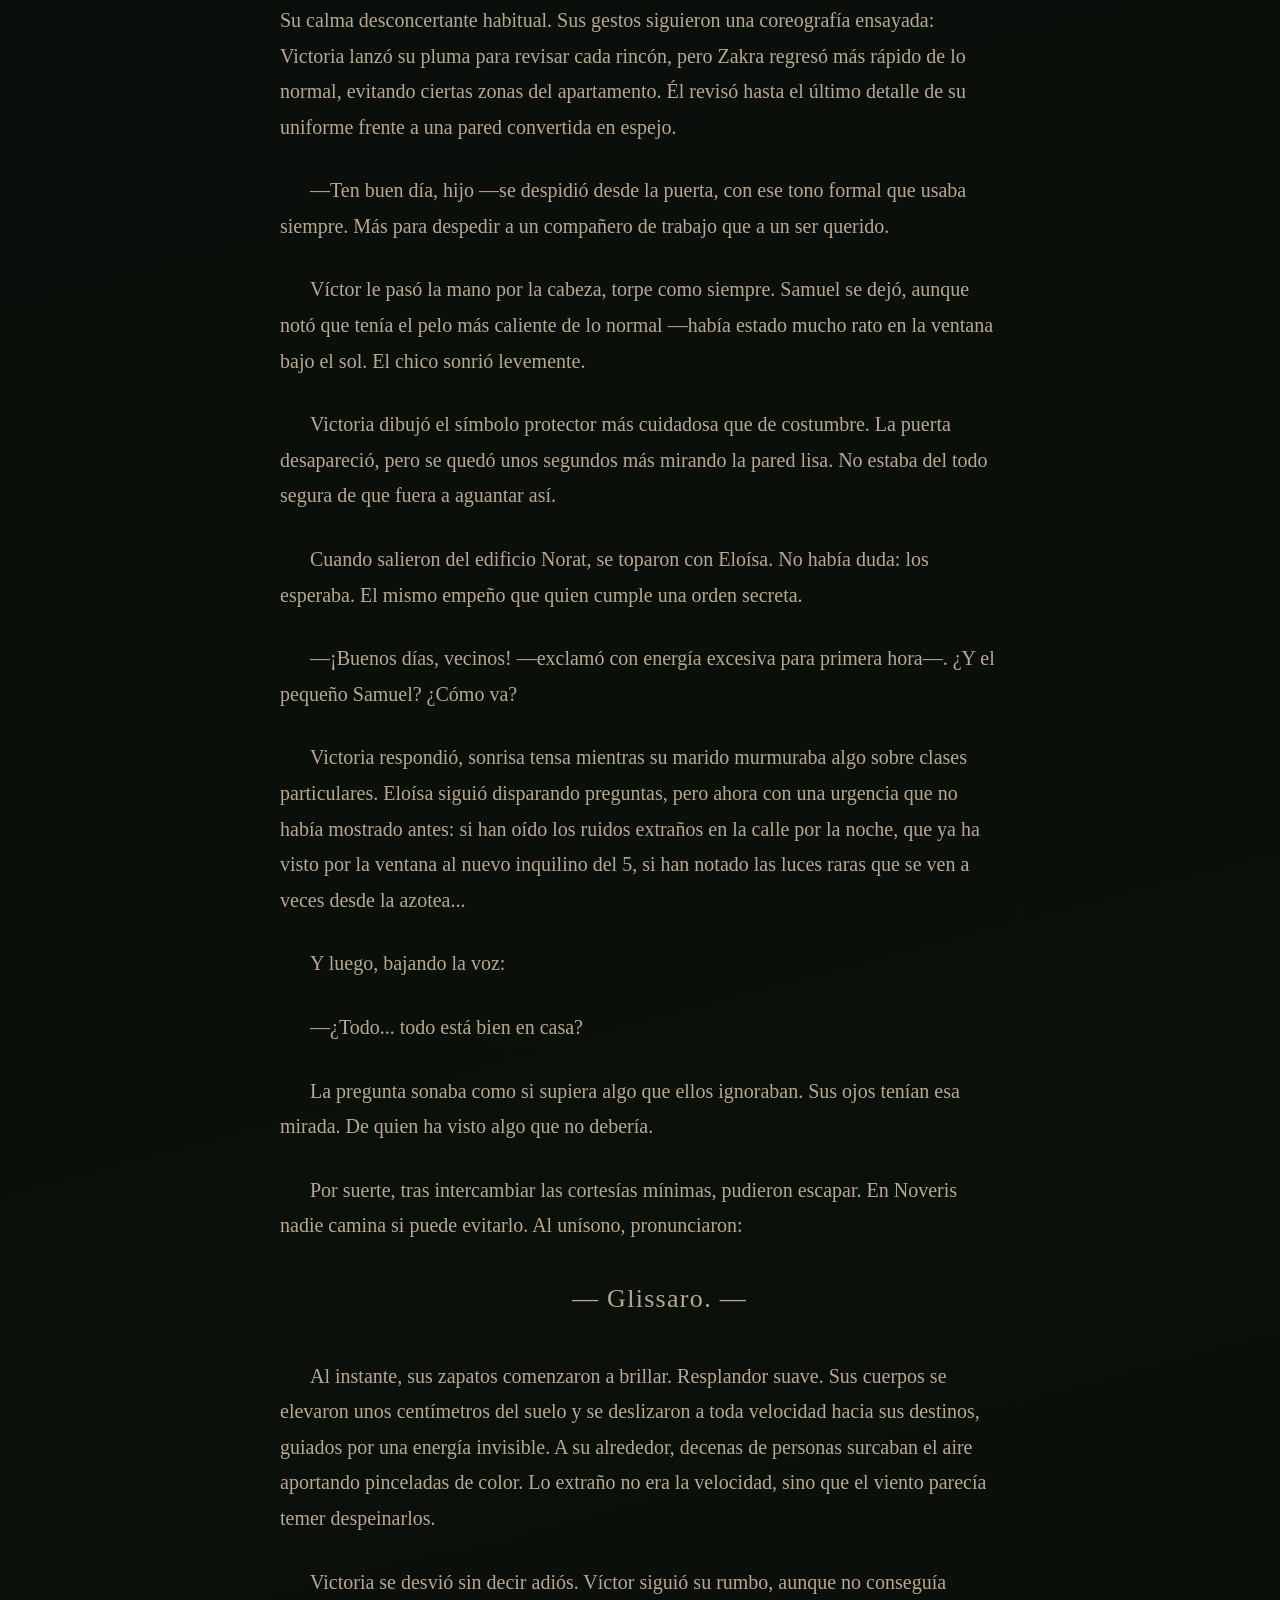
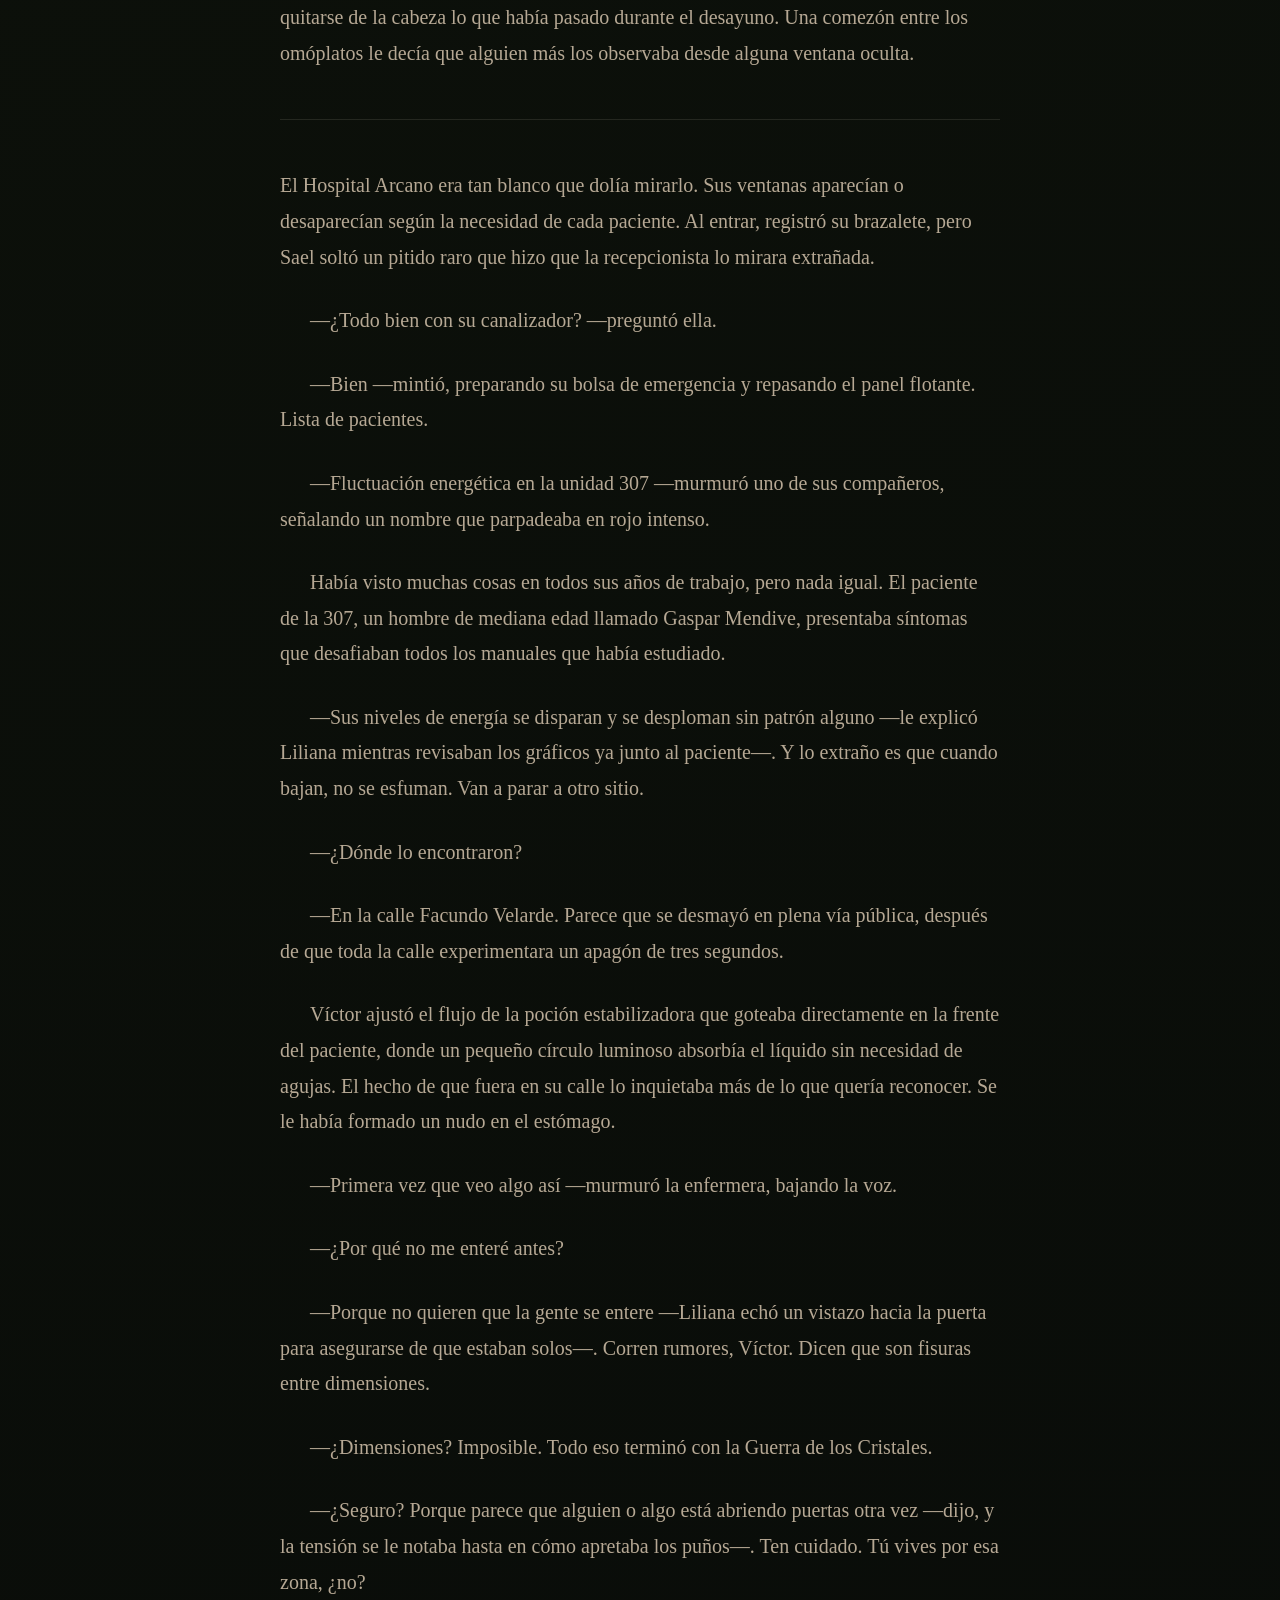
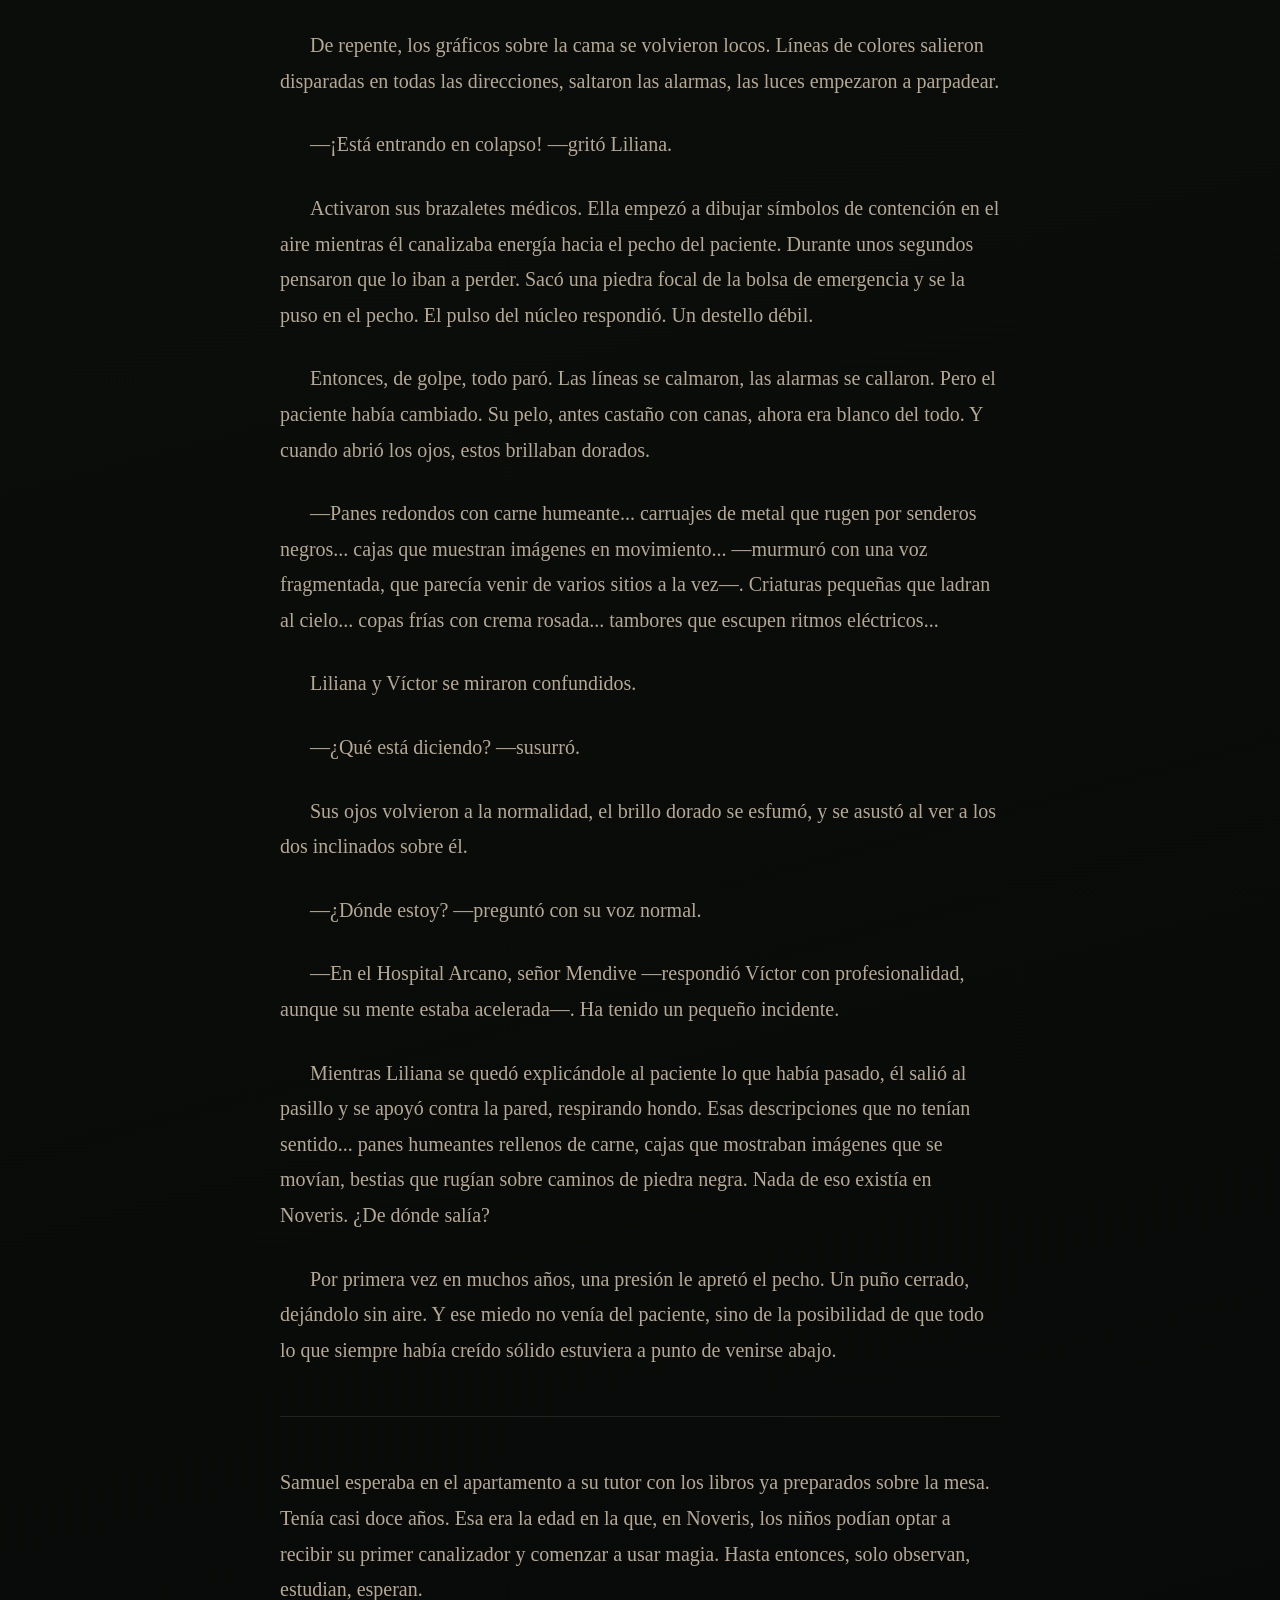
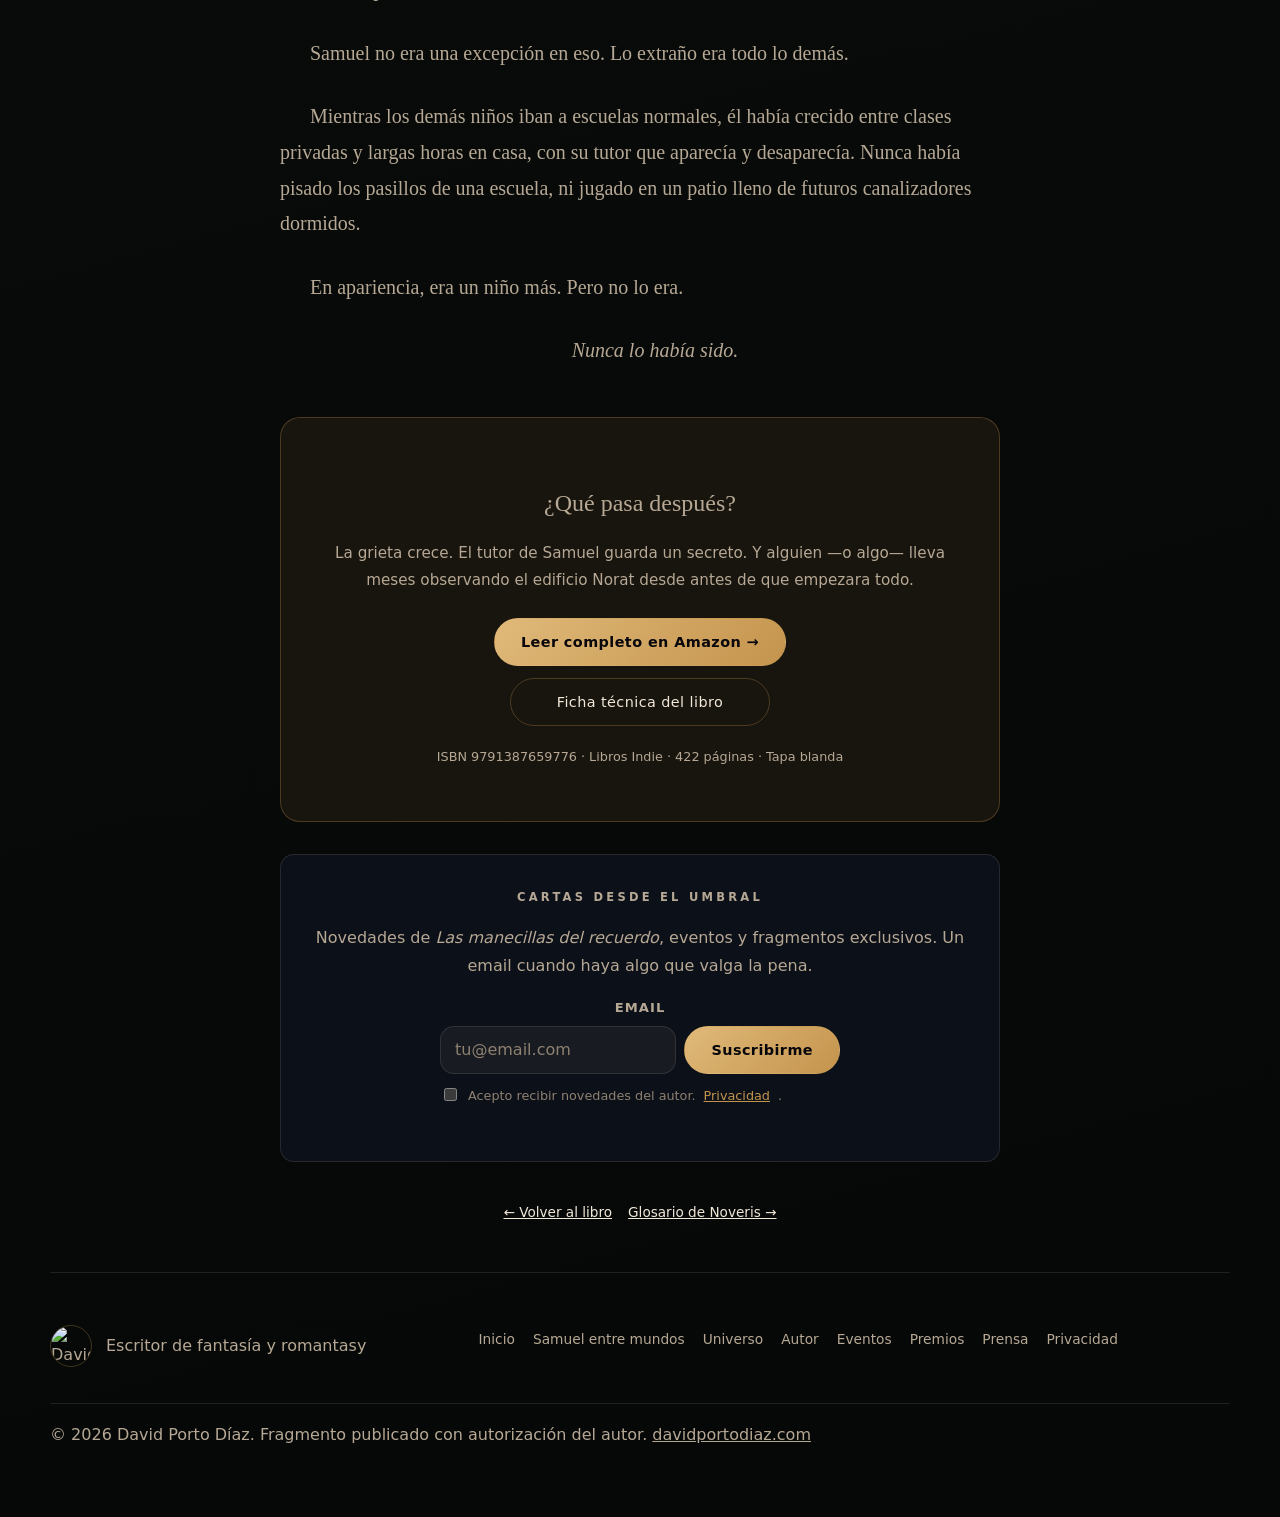
==== commit ce0e7102: "Harden mobile SEO and CLS signals" ====
--- a/fragmento/index.html
+++ b/fragmento/index.html
@@ -315,6 +315,8 @@
           <a href="/libros/samuel-entre-mundos/">Samuel entre mundos</a>
           <a href="/universo/noveris/">Universo</a>
           <a href="/autor.html">Autor</a>
+          <a href="/eventos.html">Eventos</a>
+          <a href="/premios.html">Premios</a>
           <a href="/prensa.html">Prensa</a>
           <a href="/privacidad.html">Privacidad</a>
         </nav>
--- a/styles.css
+++ b/styles.css
@@ -625,7 +625,13 @@
 #sobre-mi, #libros, #newsletter, #proyectos,
 #eventos, #premios, #prensa, #faq, #contacto {
   content-visibility: auto;
-  contain-intrinsic-size: 0 600px;
+  contain-intrinsic-size: auto 900px;
+}
+
+#libros,
+#prensa,
+#faq {
+  contain-intrinsic-size: auto 1200px;
 }
 
 .section--alt {
@@ -3084,6 +3090,10 @@
 }
 
 @media (max-width: 760px) {
+  body {
+    padding-bottom: calc(92px + env(safe-area-inset-bottom));
+  }
+
   .back-to-top {
     bottom: calc(92px + env(safe-area-inset-bottom));
     right: 18px;
